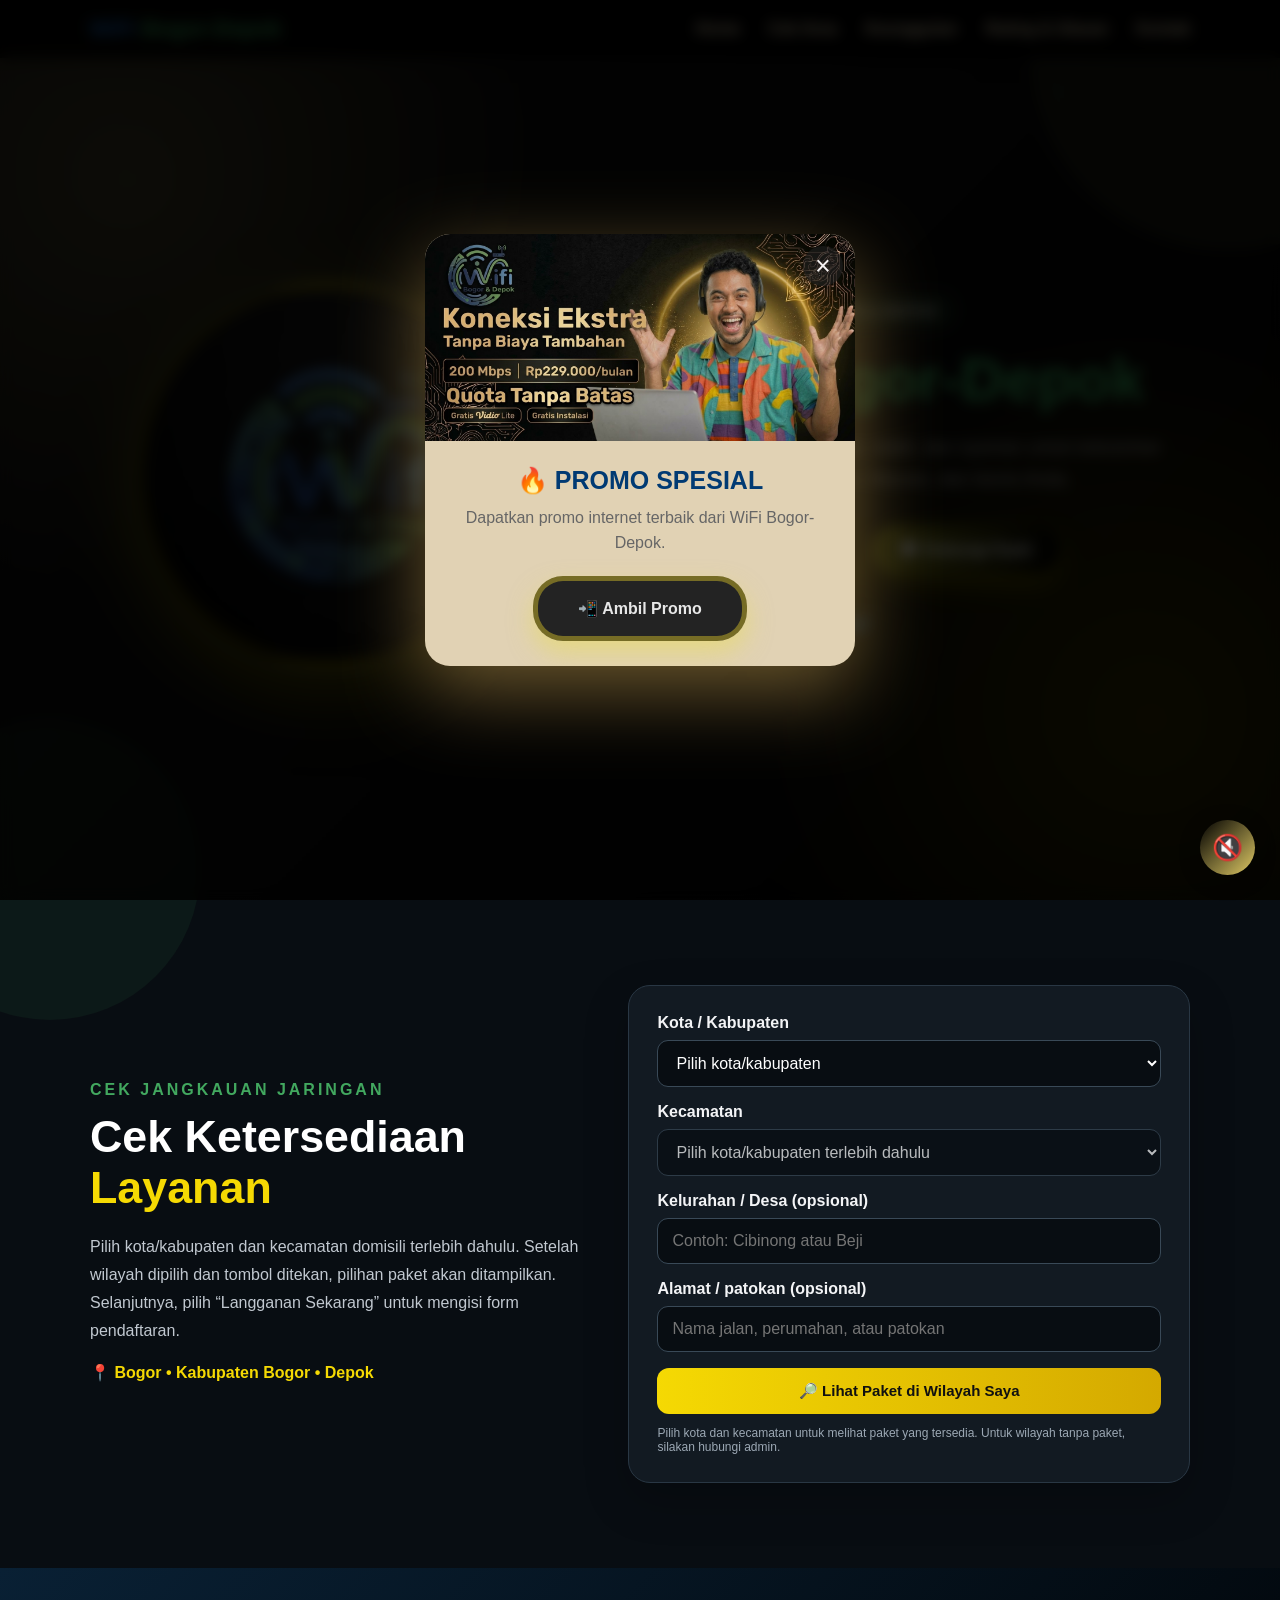
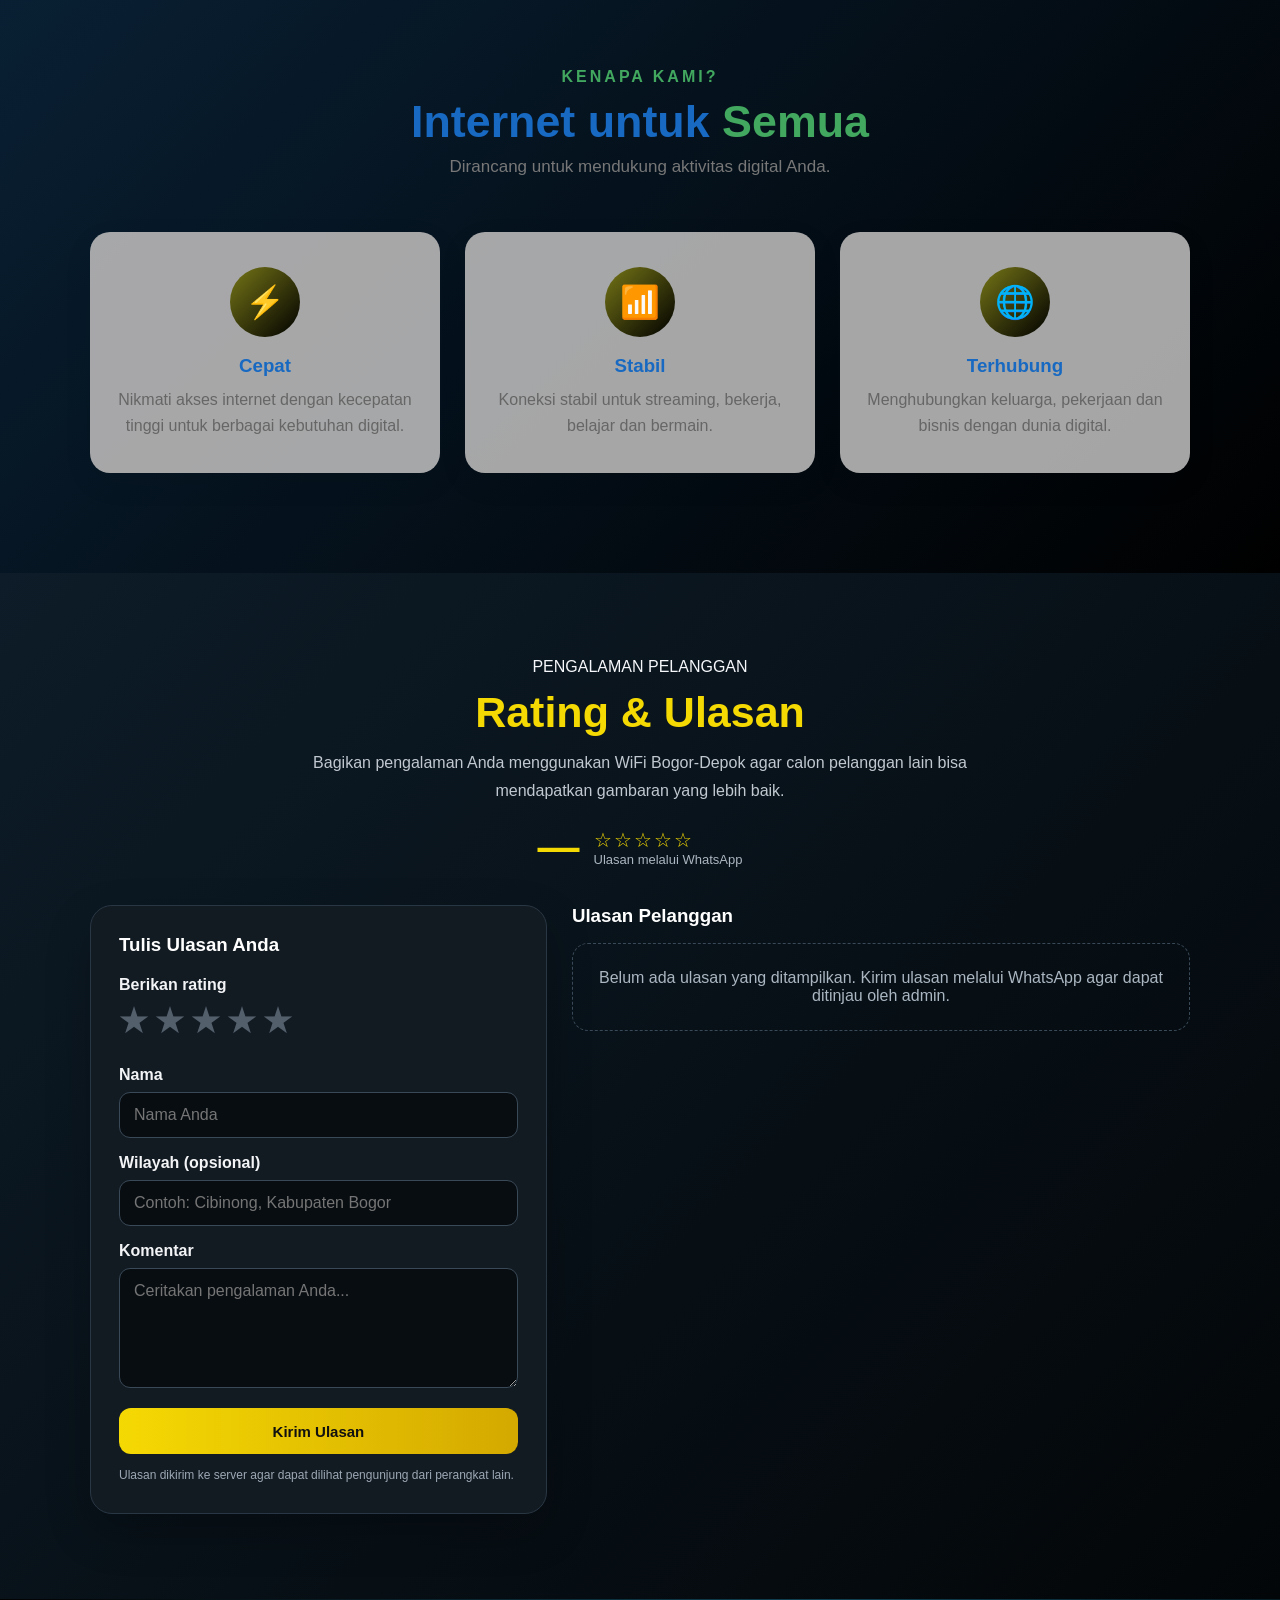
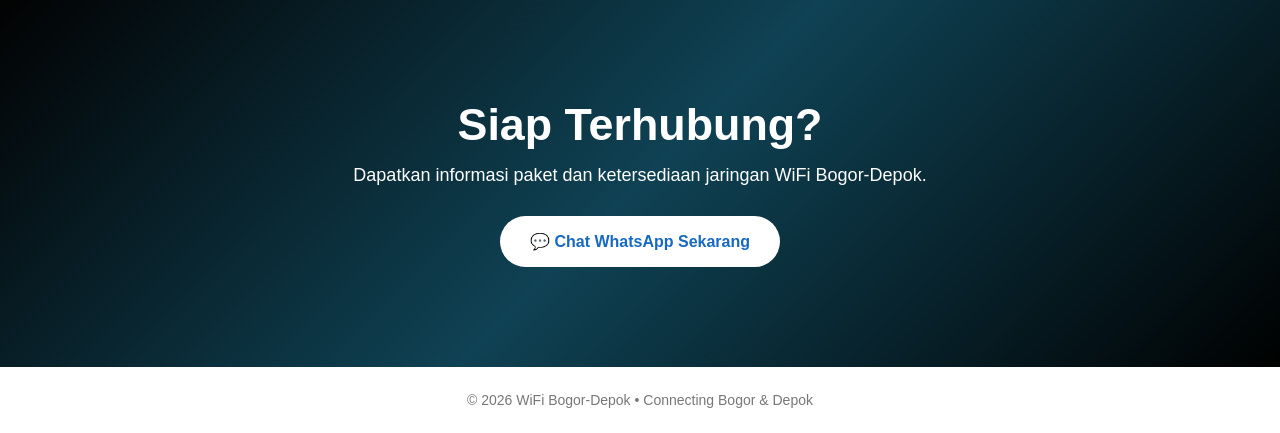
==== index.html @ a08f047b "Update index.html" ====
<!DOCTYPE html>

<html lang="id">
<head>
<meta charset="utf-8"/>
<meta content="width=device-width, initial-scale=1.0" name="viewport"/>
<title>WiFi Bogor-Depok | Internet Cepat &amp; Stabil</title>
<meta content="WiFi Bogor-Depok - Internet cepat, stabil dan terjangkau untuk rumah, keluarga dan usaha." name="description"/>
<style>

        * {
            margin: 0;
            padding: 0;
            box-sizing: border-box;
            font-family: Arial, Helvetica, sans-serif;
        }

        html {
            scroll-behavior: smooth;
        }

        body {
            color: #222;
            background: #000000;
            overflow-x: hidden;
        }


        /* =================================
           NAVBAR
        ================================= */

        nav {
            position: fixed;
            top: 0;
            left: 0;

            width: 100%;
            padding: 15px 7%;

            display: flex;
            justify-content: space-between;
            align-items: center;

            background: rgba(0, 0, 0, 0.9);
            backdrop-filter: blur(15px);

            box-shadow: 0 5px 25px rgba(0,0,0,0.08);

            z-index: 999;
        }

        .brand {
            font-size: 22px;
            font-weight: bold;
            color: #1769c2;
        }

        .brand span {
            color: #35a65a;
        }

        .menu {
            display: flex;
            gap: 28px;
        }

        .menu a {
            text-decoration: none;
            color: #f1e0ba;
            font-weight: bold;
            transition: 0.3s;
        }

        .menu a:hover {
            color: #1769c2;
        }

        /* =================================
           POPUP PROMO
        ================================= */

        .popup-overlay {
            position: fixed;
            inset: 0;

            z-index: 99999;

            display: flex;
            align-items: center;
            justify-content: center;

            padding: 20px;

            background: rgba(0,0,0,0.78);
            backdrop-filter: blur(7px);

            opacity: 0;
            visibility: hidden;

            transition: opacity 0.35s ease,
                        visibility 0.35s ease;
        }

        .popup-overlay.show {
            opacity: 1;
            visibility: visible;
        }

        .popup-box {
            position: relative;

            width: 100%;
            max-width: 430px;

            background: rgb(225, 210, 180);

            border-radius: 25px;

            overflow: hidden;

            box-shadow:
                0 25px 80px #f3c6666f;

            transform: scale(0.8) translateY(30px);

            transition: 0.35s ease;
        }

        .popup-overlay.show .popup-box {
            transform: scale(1) translateY(0);
        }

        .popup-close {
            position: absolute;

            top: 12px;
            right: 12px;

            width: 40px;
            height: 40px;

            border: none;
            border-radius: 50%;

            background: rgba(32, 31, 31, 0.65);

            color: rgb(244, 241, 241);

            font-size: 27px;
            line-height: 40px;

            cursor: pointer;

            z-index: 10;

            transition: 0.3s;
        }

        .popup-close:hover {
            background: #050505;
            transform: rotate(90deg);
        }

        .popup-image {
            width: 100%;
            display: block;
        }

        .popup-content {
            padding: 25px;

            text-align: center;
        }

        .popup-content h2 {
            color: #003a73;

            margin-bottom: 10px;

            font-size: 25px;
        }

        .popup-content p {
            color: #666;

            line-height: 1.6;

            margin-bottom: 20px;
        }

        .popup-wa:hover {
            transform: translateY(-3px);

            box-shadow:
                0 10px 25px rgba(54, 13, 202, 0.3);
        }

        .popup-later:hover {
            color: #dae1e8;
        }


        /* =================================
           HERO
        ================================= */

        .hero {
            min-height: 100vh;

            padding: 130px 8% 80px;

            display: flex;
            align-items: center;

            position: relative;

            background:
                radial-gradient(
                    circle at 10% 20%,
                    rgba(255, 232, 118, 0.18),
                    transparent 30%
                ),

                radial-gradient(
                    circle at 90% 80%,
                    rgba(245, 217, 3, 0.18),
                    transparent 30%
                ),

                linear-gradient(
                    135deg,
                    #121212,
                    #000000
                );
        }


        .hero::before {
            content: "";

            position: absolute;

            width: 400px;
            height: 400px;

            border-radius: 50%;

            background: rgba(231, 242, 132, 0.08);

            top: -150px;
            right: -150px;
        }

        .hero::after {
            content: "";

            position: absolute;

            width: 300px;
            height: 300px;

            border-radius: 50%;

            background: rgba(66,168,95,0.08);

            bottom: -120px;
            left: -100px;
        }


        .hero-container {

            width: 100%;
            max-width: 1200px;

            margin: auto;

            display: grid;

            grid-template-columns:
                0.9fr 1.1fr;

            gap: 80px;

            align-items: center;

            position: relative;

            z-index: 2;
        }

        
        /* =================================
           LOGO
        ================================= */

        .logo-wrapper {
            display: flex;

            justify-content: center;
            align-items: center;
        }

        .logo-circle {

            width: 390px;
            height: 390px;

            border-radius: 50%;

            background-image:
                url("06.jpeg");

            background-size: cover;

            background-position: center;

            background-repeat: no-repeat;

            background-color: rgb(245, 217, 3, 0.18);

            border: 10px solid
                rgba(245, 217, 3, 0.18);

            box-shadow:
                0 25px 70px
                rgba(137, 126, 0, 0.525);

            animation:
                floating 5s ease-in-out infinite;

            position: relative;
        }

        .logo-circle::after {

            content: "";

            position: absolute;

            inset: -15px;

            border-radius: 50%;

            border: 2px solid
                rgba(23,105,194,0.15);

            animation:
                pulse 3s infinite;
        }


        /* =================================
           HERO TEXT
        ================================= */

        .badge {

            display: inline-block;

            padding: 9px 18px;

            border-radius: 30px;

            background:
                rgba(66,168,95,0.12);

            color: #adada9;

            font-weight: bold;

            margin-bottom: 18px;
        }

        .hero h1 {

            font-size: 60px;

            line-height: 1.05;

            color: #1769c2;

            margin-bottom: 20px;
        }

        .hero h1 span {
            color: #35a65a;
        }

        .hero-description {

            font-size: 18px;

            line-height: 1.8;

            color: #adada9;

            max-width: 650px;

            margin-bottom: 30px;
        }


        /* =================================
           BUTTON
        ================================= */

        .buttons {

            display: flex;

            gap: 15px;

            flex-wrap: wrap;
        }

        .btn {

            display: inline-flex;

            align-items: center;

            gap: 8px;

            padding: 15px 27px;

            border-radius: 40px;

            text-decoration: none;

            font-weight: bold;

            transition: 0.3s;
        }

        .btn-primary {

            color: white;

            background:
                linear-gradient(
                    90deg,
                    #767617,
                    #000000
                );

            box-shadow:
                0 10px 25px
                rgba(137, 126, 0, 0.525);;

            border: 2px solid (137, 126, 0, 0.525);
        }

        .btn-primary:hover {

            transform: translateY(-15px);

            box-shadow:
                0 15px 35px
                rgba(23, 194, 23, 0.35);
        }

        .btn-secondary {

            color: #fafcfe;

            background: 
                linear-gradient(
                    90deg,
                    #767617,
                    #000000
                );

            box-shadow:
                0 10px 25px
                rgba(137, 126, 0, 0.525);

            border: 2px solid (137, 126, 0, 0.525);
        }

        .btn-secondary:hover {

            transform: translateY(-15px);

            box-shadow:
                0 15px 35px
                rgba(23, 194, 23, 0.35);
        }


        /* =================================
           STAT
        ================================= */

        .stats {

            display: flex;

            gap: 35px;

            margin-top: 35px;

            flex-wrap: wrap;
        }

        .stat h3 {

            font-size: 25px;

            color: #1769c2;
        }

        .stat p {

            font-size: 13px;

            color: #adada9;
;

            margin-top: 4px;
        }


        /* =================================
           SECTION
        ================================= */

        section {
            scroll-margin-top: 80px;
        }


        /* =================================
           PAKET
        ================================= */
        .paket-section {
            display: none; /* Paket disembunyikan sampai domisili dipilih */
            padding: 100px 7%;

            background: rgb(0, 0, 0);

            position: relative;
        }

        .section-title {

            text-align: center;

            margin-bottom: 55px;
        }

        .section-title .small {

            color: #42a85f;

            font-weight: bold;

            letter-spacing: 3px;

            text-transform: uppercase;
        }

        .section-title h2 {

            font-size: 45px;

            color: #1769c2;

            margin: 10px 0;
        }

        .section-title h2 span {

            color: #42a85f;
        }

        .section-title p {

            color: #777;

            font-size: 17px;
        }


        /* =================================
           POSTER GRID
        ================================= */

        .poster-grid {

            max-width: 1200px;

            margin: auto;

            display: grid;

            grid-template-columns:
                repeat(2, 1fr);

            gap: 40px;
        }

        .poster-card {

            width: 100%;
            height: 620px;

            display: flex;
            flex-direction: column;

            background: rgb(61, 60, 60);

            border-radius: 25px;

            padding: 12px;

            box-shadow:
            0 15px 50px
            rgba(0,0,0,0.12);

            transition: 0.4s;

            overflow: hidden;

            border: 1px solid #ffffff;
        }
        

        .poster-card:hover {

            transform: translateY(-12px);

            box-shadow:
                0 25px 60px
                rgba(0,0,0,0.18);
        }

        .poster-img {

            width: 100%;
            height: 450px;

            display: block;

            object-fit: cover;
            object-position: center;

            border-radius: 18px;

            transition: 0.4s;

            flex-shrink: 0;
        }

        .poster-card:hover .poster-img {

            transform: scale(1.02);
        }

        .poster-content {

            flex: 1;

            padding: 22px;

            text-align: center;

            display: flex;
            flex-direction: column;
            justify-content: space-between;
        }

        .poster-content h3 {

            font-size: 23px;

            color: #ffffff;

            margin-bottom: 8px;
        }

        .poster-content p {

            color: #6e6c6c;

            line-height: 1.6;

            margin-bottom: 20px;
        }

        .poster-btn {

            display: inline-block;

            padding: 18px 40px;

            border-radius: 30px;

            background:
                linear-gradient(
                    90deg,
                    #232323,
                    #232323
                );

                box-shadow:
                0 12px 25px
                rgba(233, 221, 87, 0.525);

            border: 5px solid #a39427a6;

            color: rgba(255, 255, 255, 0.895);

            text-decoration: none;

            font-weight: bold;

            transition: 0.3s;
        }

        .poster-btn:hover {

            transform: scale(1.05);
        }


        /* =================================
           KEUNGGULAN
        ================================= */

        .features {

            padding: 100px 7%;

            background:
                linear-gradient(
                    135deg,
                    #092034,
                    #000000
                );
        }

        .feature-grid {

            max-width: 1100px;

            margin: auto;

            display: grid;

            grid-template-columns:
                repeat(3,1fr);

            gap: 25px;
        }

        .feature {

            background:
                rgba(185, 183, 183, 0.9);

            padding: 35px 25px;

            border-radius: 20px;

            text-align: center;

            box-shadow:
                0 10px 30px
                rgba(0,0,0,0.07);

            transition: 0.3s;
        }

        .feature:hover {

            transform: translateY(-8px);
        }

        .feature-icon {

            width: 70px;
            height: 70px;

            margin:
                auto auto 18px;

            border-radius: 50%;

            display: flex;

            align-items: center;

            justify-content: center;

            font-size: 32px;

            background:
                linear-gradient(
                    135deg,
                    #767617,
                    #000000
                );

            color: rgb(0, 0, 0);
        }

        .feature h3 {

            color: #1769c2;

            margin-bottom: 10px;
        }

        .feature p {

            color: #666;

            line-height: 1.6;
        }


        /* =================================
           CTA
        ================================= */

        .cta {

            padding: 100px 20px;

            text-align: center;

            color: white;

            background:
                linear-gradient(
                    135deg,
                    #020202,
                    #0f4254,
                    #000101
                );

            position: relative;

            overflow: hidden;
        }

        .cta h2 {

            font-size: 45px;

            margin-bottom: 15px;
        }

        .cta p {

            font-size: 18px;

            margin-bottom: 30px;
        }

        .cta .btn {

            background: white;

            color: #1769c2;

            padding: 16px 30px;
        }

        .cta .btn:hover {

            transform: translateY(-5px);

            box-shadow:
                0 15px 30px
                rgba(0,0,0,0.2);
        }


        /* =================================
           FOOTER
        ================================= */

        footer {

            padding: 25px;

            text-align: center;

            background: #fff;

            color: #777;

            font-size: 14px;
        }


        /* =================================
           ANIMATION
        ================================= */

        @keyframes floating {

            0%,100% {
                transform: translateY(0);
            }

            50% {
                transform: translateY(-15px);
            }
        }

        @keyframes pulse {

            0% {

                transform: scale(1);

                opacity: 0.8;
            }

            100% {

                transform: scale(1.08);

                opacity: 0;
            }
        }



        /* =================================
           TOMBOL MUSIK
        ================================= */

        .music-button {
            position: fixed;
            right: 25px;
            bottom: 25px;
            width: 55px;
            height: 55px;
            border: none;
            border-radius: 50%;
            background: linear-gradient(135deg, #000000, #e0ca65);
            color: white;
            font-size: 25px;
            cursor: pointer;
            z-index: 100000;
            display: flex;
            align-items: center;
            justify-content: center;
            box-shadow: 0 5px 20px rgba(0,0,0,0.35);
            transition: 0.3s ease;
        }

        .music-button:hover {
            transform: scale(1.1);
        }

        .music-button:active {
            transform: scale(0.95);
        }

        /* =================================
           MOBILE
        ================================= */


        /* RESPONSIVE HP & TABLET */
        .menu-toggle { display:none; border:0; background:transparent; color:#f1e0ba; font-size:28px; cursor:pointer; padding:6px; }
        img { max-width:100%; height:auto; }
        a, button { -webkit-tap-highlight-color:transparent; }

        @media (max-width:850px) {
            nav { padding:12px 5%; min-height:62px; }
            .brand { font-size:18px; white-space:nowrap; }
            .menu-toggle { display:block; z-index:1001; }
            .menu { position:absolute; top:100%; right:5%; left:5%; display:none; flex-direction:column; gap:0; padding:10px; background:rgba(10,10,10,.98); border:1px solid rgba(245,217,3,.2); border-radius:16px; box-shadow:0 15px 35px rgba(0,0,0,.4); }
            .menu.active { display:flex; }
            .menu a { display:block; padding:13px 15px; font-size:14px; border-radius:10px; }
            .menu a:hover { background:rgba(255,255,255,.08); }
            .hero { min-height:auto; padding:115px 5% 65px; }
            .hero-container { grid-template-columns:1fr; gap:35px; text-align:center; }
            .logo-circle { width:min(72vw,300px); height:min(72vw,300px); border-width:7px; }
            .hero h1 { font-size:clamp(34px,9vw,48px); line-height:1.1; }
            .hero-description { font-size:16px; line-height:1.7; margin-left:auto; margin-right:auto; }
            .buttons { justify-content:center; }
            .btn { min-height:48px; padding:13px 20px; }
            .stats { justify-content:center; gap:25px; }
            .paket-section, .features { padding:70px 5%; }
            .section-title { margin-bottom:35px; }
            .section-title h2 { font-size:clamp(30px,8vw,40px); }
            .section-title p { font-size:15px; line-height:1.6; }
            .poster-grid { grid-template-columns:1fr; gap:25px; max-width:600px; }
            .poster-card { padding:8px; border-radius:18px; }
            .poster-content { padding:16px 10px 18px; }
            .poster-content h3 { font-size:20px; }
            .poster-btn { width:100%; padding:14px 18px; border-width:3px; }
            .feature-grid { grid-template-columns:1fr; max-width:600px; gap:18px; }
            .feature { padding:28px 20px; }
            .cta { padding:70px 5%; }
            .cta h2 { font-size:clamp(30px,8vw,40px); }
            .cta p { font-size:16px; line-height:1.6; }
            .music-button { width:50px; height:50px; right:16px; bottom:16px; font-size:22px; }
            .popup-overlay { padding:12px; }
            .popup-box { max-width:min(94vw,390px); max-height:92vh; overflow-y:auto; border-radius:20px; }
            .popup-content { padding:16px; }
            .popup-content h2 { font-size:20px; }
            .popup-content p { font-size:14px; line-height:1.5; }
        }
        @media (max-width:480px) {
            .hero { padding-top:100px; }
            .logo-circle { width:min(68vw,240px); height:min(68vw,240px); }
            .badge { font-size:12px; padding:8px 12px; }
            .hero-description { font-size:15px; }
            .buttons { flex-direction:column; width:100%; max-width:360px; margin:auto; }
            .btn { width:100%; justify-content:center; }
            .stats { display:grid; grid-template-columns:repeat(3,1fr); gap:10px; }
            .stat h3 { font-size:19px; }
            .stat p { font-size:11px; }
            .paket-section, .features { padding:55px 4%; }
            .poster-grid { gap:18px; }
            .feature-icon { width:60px; height:60px; font-size:27px; }
            footer { padding:20px 12px; font-size:12px; }
        }
        @media (min-width:851px) { .menu a { white-space:nowrap; } }
        @media(max-width:850px) {

            nav {

                padding: 15px 5%;
            }

            .menu {

                gap: 12px;
            }

            .menu a {

                font-size: 12px;
            }

            .hero {

                padding:
                    120px 6% 70px;
            }

            .hero-container {

                grid-template-columns: 1fr;

                text-align: center;

                gap: 50px;
            }

            .logo-circle {

                width: 280px;

                height: 280px;
            }

            .hero h1 {

                font-size: 42px;
            }

            .hero-description {

                font-size: 16px;
            }

            .buttons {

                justify-content: center;
            }

            .stats {

                justify-content: center;
            }

            .poster-grid {

                grid-template-columns: 1fr;
            }

            .feature-grid {

                grid-template-columns: 1fr;
            }

            .section-title h2 {

                font-size: 34px;
            }

            .cta h2 {

                font-size: 34px;
            }

            .popup-box {

                max-width: 360px;
            }

            .popup-content {

                padding: 20px;
            }
        }


        @media(max-width:500px) {

            .brand {

                font-size: 17px;
            }

            .menu {

                gap: 8px;
            }

            .menu a {

                font-size: 10px;
            }

            .logo-circle {

                width: 240px;

                height: 240px;
            }

            .hero h1 {

                font-size: 36px;
            }

            .stats {

                gap: 20px;
            }

            .popup-box {

                max-width: 330px;
            }

            .popup-content h2 {

                font-size: 21px;
            }
        }



        /* AREA CHECKER & ULASAN */
        .area-section, .review-section { padding: 85px 7%; background:#080d12; color:#f5f7fa; }
        .area-wrap, .review-wrap { max-width:1100px; margin:auto; }
        .area-panel { display:grid; grid-template-columns:1fr 1.1fr; gap:28px; align-items:center; }
        .area-copy h2, .review-heading h2 { font-size:clamp(30px,4vw,43px); color:#f5d903; margin:12px 0; }
        .area-copy p, .review-heading p { color:#c1c8d0; line-height:1.75; }
        .area-form, .review-form { background:#121a22; border:1px solid #293744; padding:28px; border-radius:22px; box-shadow:0 18px 45px rgba(0,0,0,.22); }
        .form-field { margin-bottom:16px; }
        .form-field label { display:block; color:#f3f4f6; font-weight:700; margin-bottom:8px; }
        .form-field input, .form-field select, .form-field textarea { width:100%; padding:13px 14px; border:1px solid #394957; border-radius:11px; background:#080d12; color:#fff; font:inherit; outline:none; }
        .form-field input:focus, .form-field select:focus, .form-field textarea:focus { border-color:#f5d903; box-shadow:0 0 0 3px rgba(245,217,3,.12); }
        .form-field textarea { min-height:105px; resize:vertical; }
        .area-submit, .review-submit { width:100%; border:0; border-radius:12px; padding:14px 18px; font-weight:800; cursor:pointer; background:linear-gradient(90deg,#f5d903,#d4a900); color:#101010; font-size:15px; transition:.2s; }
        .area-submit:hover, .review-submit:hover { transform:translateY(-2px); }
        .area-result { display:none; margin-top:16px; padding:14px; border-radius:12px; line-height:1.6; background:#172a20; color:#d8fbe2; border:1px solid #2e6943; }
        .area-note { font-size:12px!important; margin-top:12px; color:#9ca8b4!important; }
        .review-section { background:linear-gradient(135deg,#0d1c28,#030608); }
        .review-heading { text-align:center; max-width:720px; margin:0 auto 34px; }
        .review-summary { display:flex; justify-content:center; align-items:center; gap:14px; margin-top:18px; }
        .review-score { font-size:42px; font-weight:900; color:#f5d903; }
        .stars { color:#f5d903; letter-spacing:2px; font-size:20px; }
        .review-layout { display:grid; grid-template-columns:.85fr 1.15fr; gap:25px; align-items:start; }
        .rating-input { display:flex; gap:7px; flex-direction:row-reverse; justify-content:flex-end; margin:4px 0 18px; }
        .rating-input input { position:absolute; opacity:0; pointer-events:none; }
        .rating-input label { cursor:pointer; font-size:31px; color:#53606c; transition:.15s; }
        .rating-input label:hover, .rating-input label:hover ~ label, .rating-input input:checked ~ label { color:#f5d903; }
        .review-list { display:grid; gap:14px; }
        .review-card { background:#121a22; border:1px solid #293744; border-radius:16px; padding:20px; }
        .review-card-top { display:flex; justify-content:space-between; align-items:center; gap:12px; margin-bottom:9px; }
        .review-card strong { color:#fff; }
        .review-card time { color:#8c9aa7; font-size:12px; }
        .review-card p { color:#c7d0d8; line-height:1.65; overflow-wrap:anywhere; }
        .review-area { font-size:12px; color:#9eacb8; margin-top:10px; }
        .empty-reviews { padding:25px; border:1px dashed #394957; border-radius:16px; color:#aab6c1; text-align:center; }
        .review-warning { color:#9ca8b4; font-size:12px; line-height:1.6; margin-top:12px; }
        @media(max-width:800px) { .area-section,.review-section{padding:65px 5%;} .area-panel,.review-layout{grid-template-columns:1fr;} .area-form,.review-form{padding:21px;} }



        /* ==========================================
           RESPONSIVE FINAL OVERRIDES
           Laptop, tablet, and mobile phone
        ========================================== */
        :root { color-scheme: dark; }
        html { width:100%; max-width:100%; scroll-padding-top:85px; }
        body { width:100%; min-width:320px; max-width:100%; overflow-x:clip; }
        img, video, iframe { max-width:100%; }
        input, select, textarea, button { max-width:100%; }
        section { width:100%; }
        .hero-container, .poster-grid, .feature-grid, .area-wrap, .review-wrap { min-width:0; }
        .hero-container > *, .poster-card, .feature, .area-panel > *, .review-layout > * { min-width:0; }
        .hero h1 { font-size:clamp(2.15rem, 5vw, 3.75rem); overflow-wrap:anywhere; }
        .section-title h2, .cta h2 { font-size:clamp(1.8rem, 4vw, 2.8rem); overflow-wrap:anywhere; }
        .hero-description, .section-title p, .feature p, .area-copy p, .review-heading p { overflow-wrap:anywhere; }
        .poster-card { height:auto; min-height:0; }
        .poster-img { height:auto; aspect-ratio: 4 / 3; object-fit:contain; }
        .poster-content { gap:14px; }
        .poster-btn { max-width:100%; overflow-wrap:anywhere; }
        .area-form, .review-form { min-width:0; }
        .review-card-top { flex-wrap:wrap; }
        .rating-input { flex-direction:row-reverse; justify-content:flex-end; flex-wrap:wrap; }
        .rating-input label { font-size:clamp(1.7rem, 6vw, 2rem); }
        .review-summary { flex-wrap:wrap; }
        .form-field input, .form-field select, .form-field textarea { min-height:46px; font-size:16px; }
        .form-field textarea { min-height:120px; }
        .btn, .poster-btn, .area-submit, .review-submit { min-height:46px; }
        nav { gap:16px; }
        .brand { line-height:1.25; }

        @media (min-width:1200px) {
            .hero-container { gap:clamp(35px, 5vw, 80px); }
            .logo-circle { width:min(32vw, 390px); height:min(32vw, 390px); }
            .poster-grid { grid-template-columns:repeat(2, minmax(0, 1fr)); }
        }
        @media (max-width:850px) {
            nav { padding:12px 5%; }
            .menu { max-width:90vw; }
            .hero { min-height:auto; }
            .hero-container { grid-template-columns:minmax(0,1fr); gap:32px; }
            .logo-wrapper { order:0; }
            .hero-container > div:last-child { order:1; }
            .logo-circle { width:min(65vw, 280px); height:min(65vw, 280px); }
            .poster-grid { grid-template-columns:minmax(0,1fr); }
            .feature-grid { grid-template-columns:minmax(0,1fr); }
            .area-panel, .review-layout { grid-template-columns:minmax(0,1fr); }
            .area-section, .review-section { padding:64px 5%; }
        }
        @media (max-width:600px) {
            html { scroll-padding-top:72px; }
            nav { min-height:62px; padding:10px 4%; }
            .brand { font-size:clamp(15px, 4vw, 18px); white-space:normal; }
            .menu { right:4%; left:4%; max-width:none; }
            .menu a { font-size:14px; padding:12px; }
            .hero { padding:100px 5% 55px; }
            .hero-container { gap:25px; }
            .logo-circle { width:min(62vw, 230px); height:min(62vw, 230px); }
            .hero h1 { font-size:clamp(2rem, 9vw, 2.7rem); }
            .hero-description { font-size:15px; line-height:1.65; }
            .buttons { width:100%; max-width:380px; margin-inline:auto; flex-direction:column; gap:12px; }
            .buttons .btn { width:100%; justify-content:center; }
            .stats { display:grid; grid-template-columns:repeat(3,minmax(0,1fr)); gap:10px; }
            .stat h3 { font-size:clamp(16px, 4.5vw, 21px); overflow-wrap:anywhere; }
            .stat p { font-size:11px; }
            .paket-section, .features { padding:56px 5%; }
            .poster-card { padding:8px; }
            .poster-img { aspect-ratio:4 / 3; height:auto; }
            .poster-content { padding:15px 10px; }
            .poster-btn { width:100%; padding:13px 14px; font-size:14px; }
            .feature { padding:25px 18px; }
            .area-section, .review-section { padding:52px 4%; }
            .area-form, .review-form { padding:18px; border-radius:16px; }
            .area-copy h2, .review-heading h2 { font-size:clamp(27px, 8vw, 36px); }
            .review-summary { gap:10px; }
            .review-score { font-size:36px; }
            .review-card { padding:15px; }
            .cta { padding:58px 5%; }
            .cta p { font-size:16px; }
            .popup-overlay { padding:10px; }
            .popup-box { width:100%; max-width:380px; max-height:90dvh; overflow-y:auto; }
            .popup-image { height:auto; object-fit:contain; }
            .popup-content { padding:16px; }
            .music-button { right:12px; bottom:12px; width:46px; height:46px; }
        }
        @media (max-width:380px) {
            .brand { font-size:14px; }
            .menu-toggle { font-size:25px; }
            .hero { padding-inline:4%; }
            .hero h1 { font-size:31px; }
            .stats { gap:6px; }
            .stat h3 { font-size:15px; }
            .stat p { font-size:10px; }
            .area-form, .review-form { padding:14px; }
            .form-field input, .form-field select, .form-field textarea { padding:11px; }
            .review-card-top { align-items:flex-start; }
        }
        @media (prefers-reduced-motion: reduce) {
            *, *::before, *::after { scroll-behavior:auto !important; animation-duration:.01ms !important; animation-iteration-count:1 !important; transition-duration:.01ms !important; }
        }

    
        html { width:100%; overflow-x:hidden; }
        body { width:100%; max-width:100%; overflow-x:hidden; }
        img, video, iframe { max-width:100%; }
        input, select, textarea, button { max-width:100%; font:inherit; }
        .area-form, .area-panel, .feature-grid, .review-layout, .package-grid { min-width:0; }
        @media (max-width:520px) {
          .area-form, .review-form { padding:16px; }
          .section-title h2 { overflow-wrap:anywhere; }
          .area-submit, .poster-btn { white-space:normal; }
        }
    </style>



</head>
<body>
<!-- =================================
         MUSIK WEBSITE
    ================================= -->
<audio autoplay="" id="musikWeb" loop="" muted="">
<source src="v1.mpeg" type="audio/mpeg"/>
        Browser Anda tidak mendukung audio.
    </audio>
<!-- Tombol musik -->
<button aria-label="Matikan Musik" class="music-button" id="musicButton" title="Matikan Musik" type="button">
        🔊
    </button>
<!-- =================================
         POPUP PROMO 3.jpeg
    ================================= -->
<div class="popup-overlay" id="promoPopup">
<div class="popup-box">
<button class="popup-close" onclick="closePopup()">
                ×
            </button>
<img alt="Promo WiFi Bogor-Depok" class="popup-image" src="11.jpeg"/>
<div class="popup-content">
<h2>
                    🔥 PROMO SPESIAL
                </h2>
<p>
                    Dapatkan promo internet terbaik
                    dari WiFi Bogor-Depok.
                </p>
<a class="poster-btn" href="https://wa.me/6285718561080?text=Halo%20WiFi%20Bogor-Depok%2C%20saya%20ingin%20ambil%20promo%20" rel="noopener noreferrer">
                    📲 Ambil Promo
                </a>
</div>
</div>
</div>
<!-- =================================
         NAVBAR
    ================================= -->
<nav>
<div class="brand">

            WiFi
            <span>Bogor-Depok</span>
</div>
<button aria-expanded="false" aria-label="Buka menu" class="menu-toggle" id="menuToggle">☰</button>
<div class="menu"><a href="#about">Home</a><a href="#cek-area">Cek Area</a><a href="#keunggulan">Keunggulan</a><a href="#ulasan">Rating &amp; Ulasan</a><a href="#kontak">Kontak</a></div>
</nav><section class="hero" id="about">
<div class="hero-container">
<!-- LOGO -->
<div class="logo-wrapper">
<div class="logo-circle"></div>
</div>
<!-- TEXT -->
<div>
<div class="badge">

                    📶 INTERNET FIBER
                    BOGOR &amp; DEPOK

                </div>
<h1>

                    WiFi
                    <span>Bogor-Depok</span>
</h1>
<p class="hero-description">

                    Nikmati koneksi internet cepat,
                    stabil, dan nyaman untuk kebutuhan
                    rumah, pekerjaan, pendidikan,
                    hiburan, dan bisnis Anda.

                </p>
<div class="buttons">
<a class="btn btn-primary" href="#cek-area">
                        📍 Cek Wilayah &amp; Paket
                    </a>
<a class="btn btn-secondary" href="https://wa.me/6285718561080?text=Halo%20WiFi%20Bogor-Depok,%20saya%20ingin%20informasi%20paket%20internet." target="_blank">
                        💬 Hubungi Kami
                    </a>
</div>
<div class="stats">
<div class="stat">
<h3>
                            200+
                        </h3>
<p>
                            Mbps
                        </p>
</div>
<div class="stat">
<h3>
                            24/7
                        </h3>
<p>
                            Koneksi
                        </p>
</div>
<div class="stat">
<h3>
                            Bogor
                        </h3>
<p>
                            &amp; Depok
                        </p>
</div>
</div>
</div>
</div>
</section><section class="area-section" id="cek-area">
<div class="area-wrap area-panel">
<div class="area-copy">
<div class="section-title" style="text-align:left;margin-bottom:20px">
<div class="small">CEK JANGKAUAN JARINGAN</div>
<h2 style="color:#fff">Cek Ketersediaan <span style="color:#f5d903">Layanan</span></h2>
</div>
<p>Pilih kota/kabupaten dan kecamatan domisili terlebih dahulu. Setelah wilayah dipilih dan tombol ditekan, pilihan paket akan ditampilkan. Selanjutnya, pilih “Langganan Sekarang” untuk mengisi form pendaftaran.</p>
<p style="margin-top:14px;color:#f5d903;font-weight:700">📍 Bogor • Kabupaten Bogor • Depok</p>
</div>
<form class="area-form" id="areaForm">
<div class="form-field">
<label for="areaCity">Kota / Kabupaten</label>
<select id="areaCity" required="">
<option value="">Pilih kota/kabupaten</option>
<option value="Kota Bogor">Kota Bogor</option>
<option value="Kabupaten Bogor">Kabupaten Bogor</option>
<option value="Kota Depok">Kota Depok</option>
</select>
</div>
<div class="form-field">
<label for="areaDistrict">Kecamatan</label>
<select disabled="" id="areaDistrict" required="">
<option value="">Pilih kota/kabupaten terlebih dahulu</option>
</select>
</div>
<div class="form-field">
<label for="areaVillage">Kelurahan / Desa (opsional)</label>
<input id="areaVillage" maxlength="80" placeholder="Contoh: Cibinong atau Beji" type="text"/>
</div>
<div class="form-field">
<label for="areaAddress">Alamat / patokan (opsional)</label>
<input id="areaAddress" maxlength="160" placeholder="Nama jalan, perumahan, atau patokan" type="text"/>
</div>
<button class="area-submit" type="submit">🔎 Lihat Paket di Wilayah Saya</button>
<div aria-live="polite" class="area-result" id="areaResult" role="status"></div>
<p class="area-note">Pilih kota dan kecamatan untuk melihat paket yang tersedia. Untuk wilayah tanpa paket, silakan hubungi admin.</p>
</form>
</div>
</section><section class="area-section" id="pendaftaran" style="display:none">
<div class="area-wrap" style="max-width:760px">
<div class="section-title">
<div class="small">PENDAFTARAN PELANGGAN</div>
<h2 style="color:#fff">Form <span style="color:#f5d903">Pendaftaran</span></h2>
<p>Lengkapi data berikut untuk melanjutkan permohonan pemasangan WiFi.</p>
</div>
<form class="area-form" id="registrationForm">
<div class="form-field"><label for="regName">Nama lengkap</label><input autocomplete="name" id="regName" maxlength="100" placeholder="Masukkan nama lengkap" required="" type="text"/></div>
<div class="form-field"><label for="regPhone">Nomor WhatsApp aktif</label><input autocomplete="tel" id="regPhone" maxlength="20" placeholder="Contoh: 08xxxxxxxxxx" required="" type="tel"/></div>
<div class="form-field"><label for="regCity">Kota / Kabupaten</label><input id="regCity" readonly="" required="" type="text"/></div>
<div class="form-field"><label for="regDistrict">Kecamatan</label><input id="regDistrict" readonly="" required="" type="text"/></div>
<div class="form-field"><label for="regVillage">Kelurahan / Desa</label><input id="regVillage" maxlength="80" placeholder="Masukkan kelurahan/desa" type="text"/></div>
<div class="form-field"><label for="regAddress">Alamat lengkap / patokan</label><textarea id="regAddress" maxlength="300" placeholder="Nama jalan, nomor rumah, perumahan, RT/RW, dan patokan" required=""></textarea></div>
<div class="form-field"><label for="regPackage">Paket yang dipilih</label><select id="regPackage" required=""><option value="">Pilih paket</option><option value="Paket 1">Paket 1</option><option value="Paket 2">Paket 2</option><option value="Paket 3">Paket 3</option><option value="Paket 4">Paket 4</option><option value="Paket 5">Paket 5</option></select></div>
<div class="form-field"><label for="regNotes">Catatan tambahan (opsional)</label><textarea id="regNotes" maxlength="300" placeholder="Informasi tambahan untuk tim pemasangan"></textarea></div>
<button class="area-submit" type="submit">💬 Kirim Pendaftaran via WhatsApp</button>
</form>
</div>
</section><section class="features" id="keunggulan">
<div class="section-title">
<div class="small">
                KENAPA KAMI?
            </div>
<h2>
                Internet untuk
                <span>Semua</span>
</h2>
<p>
                Dirancang untuk mendukung
                aktivitas digital Anda.
            </p>
</div>
<div class="feature-grid">
<div class="feature">
<div class="feature-icon">
                    ⚡
                </div>
<h3>
                    Cepat
                </h3>
<p>
                    Nikmati akses internet
                    dengan kecepatan tinggi
                    untuk berbagai kebutuhan
                    digital.
                </p>
</div>
<div class="feature">
<div class="feature-icon">
                    📶
                </div>
<h3>
                    Stabil
                </h3>
<p>
                    Koneksi stabil untuk
                    streaming, bekerja,
                    belajar dan bermain.
                </p>
</div>
<div class="feature">
<div class="feature-icon">
                    🌐
                </div>
<h3>
                    Terhubung
                </h3>
<p>
                    Menghubungkan keluarga,
                    pekerjaan dan bisnis
                    dengan dunia digital.
                </p>
</div>
</div>
</section><section class="review-section" id="ulasan">
<div class="review-wrap">
<div class="review-heading">
<div class="small">PENGALAMAN PELANGGAN</div>
<h2>Rating &amp; <span style="color:#f5d903">Ulasan</span></h2>
<p>Bagikan pengalaman Anda menggunakan WiFi Bogor-Depok agar calon pelanggan lain bisa mendapatkan gambaran yang lebih baik.</p>
<div class="review-summary">
<div class="review-score" id="averageRating">—</div>
<div style="text-align:left"><div class="stars" id="averageStars">☆☆☆☆☆</div><div id="reviewCount" style="font-size:13px;color:#aab6c1">Belum ada ulasan</div></div>
</div>
</div>
<div class="review-layout">
<form class="review-form" id="reviewForm">
<h3 style="color:#fff;margin-bottom:20px">Tulis Ulasan Anda</h3>
<div class="form-field">
<label>Berikan rating</label>
<div aria-label="Pilih rating dari 1 sampai 5" class="rating-input">
<input id="rate5" name="rating" required="" type="radio" value="5"/><label for="rate5" title="5 bintang">★</label>
<input id="rate4" name="rating" type="radio" value="4"/><label for="rate4" title="4 bintang">★</label>
<input id="rate3" name="rating" type="radio" value="3"/><label for="rate3" title="3 bintang">★</label>
<input id="rate2" name="rating" type="radio" value="2"/><label for="rate2" title="2 bintang">★</label>
<input id="rate1" name="rating" type="radio" value="1"/><label for="rate1" title="1 bintang">★</label>
</div>
</div>
<div class="form-field"><label for="reviewName">Nama</label><input id="reviewName" maxlength="50" placeholder="Nama Anda" required="" type="text"/></div>
<div class="form-field"><label for="reviewArea">Wilayah (opsional)</label><input id="reviewArea" maxlength="80" placeholder="Contoh: Cibinong, Kabupaten Bogor" type="text"/></div>
<div class="form-field"><label for="reviewComment">Komentar</label><textarea id="reviewComment" maxlength="600" placeholder="Ceritakan pengalaman Anda..." required=""></textarea></div>
<button class="review-submit" type="submit">Kirim Ulasan</button>
<p class="review-warning">Ulasan dikirim ke server agar dapat dilihat pengunjung dari perangkat lain.</p>
</form>
<div>
<h3 style="color:#fff;margin:0 0 16px">Ulasan Pelanggan</h3>
<div class="review-list" id="reviewList"><div class="empty-reviews">Belum ada ulasan. Jadilah yang pertama memberikan rating dan komentar!</div></div>
</div>
</div>
</div>
</section><section class="cta" id="kontak">
<h2>
            Siap Terhubung?
        </h2>
<p>
            Dapatkan informasi paket dan
            ketersediaan jaringan
            WiFi Bogor-Depok.
        </p>
<a class="btn" href="https://wa.me/6285718561080?text=Halo%20WiFi%20Bogor-Depok,%20saya%20ingin%20informasi%20berlangganan." target="_blank">
            💬 Chat WhatsApp Sekarang
        </a>
</section>
<!-- =================================
         HERO
    ================================= -->

<!-- FORM PENDAFTARAN LANGGANAN -->

<!-- =================================
         KEUNGGULAN
    ================================= -->

<!-- =================================
         KONTAK
    ================================= -->
<!-- CEK KETERSEDIAAN AREA -->

<!-- RATING DAN KOMENTAR PELANGGAN -->


<!-- =================================
         FOOTER
    ================================= -->
<footer>

        © 2026 WiFi Bogor-Depok
        • Connecting Bogor &amp; Depok

    </footer>
<!-- =================================
         JAVASCRIPT POPUP
    ================================= -->
<script>



        /* MENU HP */
        const menuToggle = document.getElementById("menuToggle");
        const menu = document.querySelector(".menu");
        if (menuToggle && menu) {
            menuToggle.addEventListener("click", function () {
                const opened = menu.classList.toggle("active");
                menuToggle.setAttribute("aria-expanded", opened ? "true" : "false");
                menuToggle.innerHTML = opened ? "✕" : "☰";
            });
            menu.querySelectorAll("a").forEach(function (link) {
                link.addEventListener("click", function () {
                    menu.classList.remove("active");
                    menuToggle.setAttribute("aria-expanded", "false");
                    menuToggle.innerHTML = "☰";
                });
            });
        }

        /* =================================
           KONTROL MUSIK
        ================================= */

        const musik = document.getElementById("musikWeb");
        const tombolMusik = document.getElementById("musicButton");

        if (musik && tombolMusik) {

            // Coba nyalakan musik otomatis saat halaman dibuka.
            // Browser dapat memblokir autoplay bersuara.
            musik.muted = true;
            musik.play().then(function () {
                musik.muted = false;
                tombolMusik.innerHTML = "🔊";
                tombolMusik.title = "Matikan Musik";
                tombolMusik.setAttribute("aria-label", "Matikan Musik");
            }).catch(function () {
                tombolMusik.innerHTML = "🔇";
                tombolMusik.title = "Nyalakan Musik";
                tombolMusik.setAttribute("aria-label", "Nyalakan Musik");
            });

            tombolMusik.addEventListener("click", function () {
                if (musik.paused) {
                    musik.muted = false;
                    musik.play().then(function () {
                        tombolMusik.innerHTML = "🔊";
                        tombolMusik.title = "Matikan Musik";
                        tombolMusik.setAttribute("aria-label", "Matikan Musik");
                    });
                } else {
                    musik.pause();
                    tombolMusik.innerHTML = "🔇";
                    tombolMusik.title = "Nyalakan Musik";
                    tombolMusik.setAttribute("aria-label", "Nyalakan Musik");
                }
            });
        }

        /* Popup otomatis muncul saat website dibuka */

        window.addEventListener(
            "load",
            function() {

                setTimeout(
                    function() {

                        const popup =
                            document.getElementById(
                                "promoPopup"
                            );

                        if (popup) {

                            popup.classList.add(
                                "show"
                            );

                        }

                    },
                    500
                );

            }
        );


        /* Tutup popup */

        function closePopup() {

            const popup =
                document.getElementById(
                    "promoPopup"
                );

            if (popup) {

                popup.classList.remove(
                    "show"
                );

            }

        }


        /* Klik area luar popup */

        document.addEventListener(
            "click",
            function(event) {

                const popup =
                    document.getElementById(
                        "promoPopup"
                    );

                if (
                    popup &&
                    event.target === popup
                ) {

                    closePopup();

                }

            }
        );


        /* Tekan ESC untuk menutup */

        document.addEventListener(
            "keydown",
            function(event) {

                if (
                    event.key === "Escape"
                ) {

                    closePopup();

                }

            }
        );



        /* CEK WILAYAH: daftar kecamatan untuk pilihan pengguna */
        const areaOptions = {
            "Kota Bogor": ["Bogor Barat", "Bogor Selatan", "Bogor Tengah", "Bogor Timur", "Bogor Utara", "Tanah Sareal"],
            "Kabupaten Bogor": ["Babakan Madang", "Bojonggede", "Caringin", "Cariu", "Ciampea", "Ciawi", "Cibinong", "Cibungbulang", "Cigombong", "Cigudeg", "Cijeruk", "Cileungsi", "Ciomas", "Cisarua", "Ciseeng", "Citeureup", "Dramaga", "Gunung Putri", "Gunung Sindur", "Jasinga", "Jonggol", "Kemang", "Klapanunggal", "Leuwiliang", "Leuwisadeng", "Megamendung", "Nanggung", "Pamijahan", "Parung", "Parung Panjang", "Ranca Bungur", "Rumpin", "Sukajaya", "Sukamakmur", "Sukaraja", "Tajurhalang", "Tamansari", "Tanjungsari", "Tenjo", "Tenjolaya"],
            "Kota Depok": ["Beji", "Bojongsari", "Cilodong", "Cimanggis", "Cinere", "Cipayung", "Limo", "Pancoran Mas", "Sawangan", "Sukmajaya", "Tapos"]
        };
        const areaCity = document.getElementById('areaCity');
        const areaDistrict = document.getElementById('areaDistrict');
        if (areaCity && areaDistrict) {
            areaCity.addEventListener('change', function () {
                areaDistrict.innerHTML = '';
                const first = document.createElement('option');
                first.value = '';
                first.textContent = this.value ? 'Pilih kecamatan' : 'Pilih kota/kabupaten terlebih dahulu';
                areaDistrict.appendChild(first);
                (areaOptions[this.value] || []).forEach(function (district) {
                    const option = document.createElement('option');
                    option.value = district;
                    option.textContent = district;
                    areaDistrict.appendChild(option);
                });
                areaDistrict.disabled = !this.value;
            });
        }
        /* CEK PAKET BERDASARKAN WILAYAH — data dapat disesuaikan admin */
        const areaForm = document.getElementById('areaForm');
        const areaPackageData = {
            "default": [1, 2, 3, 4, 5],
            "Limo": [], "Nanggung": [], "Sukajaya": [], "Jasinga": [],
            "Megamendung": [], "Cigudeg": [], "Tanjungsari": []
        };
        const packageImageFiles = {
            1: '01.jpeg', 2: '02.jpeg', 3: '03.jpeg', 4: '04.jpeg', 5: '05.jpeg'
        };
        if (areaForm) areaForm.addEventListener('submit', function (event) {
            event.preventDefault();
            const city = areaCity.value;
            const district = areaDistrict.value;
            const village = document.getElementById('areaVillage').value.trim();
            if (!city || !district) return;

            // Pilihan paket hanya ditampilkan di kolom Daftar WiFi setelah domisili dipilih.
            const result = document.getElementById('areaResult');
            const configuredPackages = areaPackageData[district];
            const packageIds = Array.isArray(configuredPackages) ? configuredPackages : areaPackageData.default;
            const isAreaConfigured = Array.isArray(configuredPackages);
            result.innerHTML = '';
            result.style.display = 'block';
            result.style.background = '#121a22';
            result.style.borderColor = '#394957';
            result.style.color = '#f5f7fa';

            const heading = document.createElement('h3');
            heading.style.cssText = 'margin:0 0 8px;color:#f5d903;font-size:20px';
            heading.textContent = 'Daftar WiFi';
            const location = document.createElement('p');
            location.style.cssText = 'margin:0 0 14px;color:#c1c8d0';
            location.textContent = district + ', ' + city + (village ? ' — ' + village : '');
            result.append(heading, location);

            if (!packageIds.length) {
                const empty = document.createElement('p');
                empty.style.cssText = 'margin:0 0 10px;color:#c1c8d0';
                empty.textContent = 'Paket belum tersedia untuk wilayah ini. Anda dapat menghubungi admin untuk menanyakan ketersediaan jaringan.';
                result.appendChild(empty);

                const waText = 'Halo WiFi Bogor-Depok, saya ingin menanyakan apakah paket WiFi sudah tersedia di wilayah yang saya cari.\nKota/Kabupaten: ' + city + '\nKecamatan: ' + district + (village ? '\nKelurahan/Desa: ' + village : '') + '\nMohon informasi ketersediaan jaringan dan paket di wilayah tersebut. Terima kasih.';
                const waUrl = 'https://wa.me/6285718561080?text=' + encodeURIComponent(waText);
                const waButton = document.createElement('a');
                waButton.href = waUrl;
                waButton.target = '_blank';
                waButton.rel = 'noopener noreferrer';
                waButton.className = 'poster-btn';
                waButton.textContent = '💬 Hubungi Admin via WhatsApp';
                waButton.style.cssText = 'display:inline-block;margin-top:10px';
                result.appendChild(waButton);

                // Pengunjung membuka WhatsApp melalui tombol agar pengalihan tidak terjadi tanpa pilihan.
                return;
            }

            const note = document.createElement('p');
            note.style.cssText = 'margin:0 0 16px;font-size:12px;color:#c1c8d0';
            note.textContent = isAreaConfigured
                ? 'Paket berikut tersedia untuk kecamatan yang dipilih.'
                : 'Semua 5 paket tersedia untuk kecamatan ini. Silakan pilih paket yang sesuai kebutuhan Anda.';
            result.appendChild(note);

            const grid = document.createElement('div');
            grid.style.cssText = 'display:grid;grid-template-columns:repeat(auto-fit,minmax(130px,1fr));gap:12px';
            packageIds.forEach(function (id) {
                const card = document.createElement('div');
                card.style.cssText = 'background:#080d12;border:1px solid #394957;border-radius:12px;padding:10px;overflow:hidden';
                const img = document.createElement('img');
                img.src = packageImageFiles[id];
                img.alt = 'Informasi Paket ' + id;
                img.loading = 'lazy';
                img.style.cssText = 'display:block;width:100%;height:auto;max-height:170px;object-fit:contain;border-radius:8px';
                const label = document.createElement('div');
                label.style.cssText = 'margin-top:8px;text-align:center;font-weight:800;color:#f5d903';
                label.textContent = 'Paket ' + id;
                const subscribe = document.createElement('button');
                subscribe.type = 'button';
                subscribe.className = 'poster-btn subscribe-btn';
                subscribe.setAttribute('data-package', String(id));
                subscribe.textContent = '💬 Langganan Sekarang';
                subscribe.style.cssText = 'display:block;width:100%;margin-top:10px;border:0;cursor:pointer;font-size:12px';
                card.append(img, label, subscribe);
                grid.appendChild(card);
            });
            result.appendChild(grid);
            setTimeout(function () {
                result.scrollIntoView({ behavior: 'smooth', block: 'nearest' });
            }, 100);
        });

        /* LANGGANAN: tombol pada kolom Daftar WiFi membuka form pendaftaran */
        document.getElementById('areaResult').addEventListener('click', function (event) {
            const button = event.target.closest('.subscribe-btn');
            if (!button) return;
            const packageId = button.getAttribute('data-package');
                const regSection = document.getElementById('pendaftaran');
                const paketSelect = document.getElementById('regPackage');
                if (paketSelect) paketSelect.value = 'Paket ' + packageId;

                document.getElementById('regCity').value = areaCity ? areaCity.value : '';
                document.getElementById('regDistrict').value = areaDistrict ? areaDistrict.value : '';
                document.getElementById('regVillage').value = document.getElementById('areaVillage').value.trim();
                document.getElementById('regAddress').value = document.getElementById('areaAddress').value.trim();

                if (regSection) {
                    regSection.style.display = 'block';
                    setTimeout(function () {
                        regSection.scrollIntoView({ behavior: 'smooth', block: 'start' });
                        document.getElementById('regName').focus({ preventScroll: true });
                    }, 100);
                }
        });

        /* PENDAFTARAN: langsung buka WhatsApp, tanpa Google Sheets / Apps Script */
        const ADMIN_WHATSAPP = '6285718561080';
        function openWhatsApp(message) {
            const url = 'https://wa.me/' + ADMIN_WHATSAPP + '?text=' + encodeURIComponent(message);
            window.location.href = url;
        }

        const registrationForm = document.getElementById('registrationForm');
        if (registrationForm) registrationForm.addEventListener('submit', function (event) {
            event.preventDefault();
            const fields = {
                nama: document.getElementById('regName').value.trim(),
                telepon: document.getElementById('regPhone').value.trim(),
                kota: document.getElementById('regCity').value.trim(),
                kecamatan: document.getElementById('regDistrict').value.trim(),
                kelurahan: document.getElementById('regVillage').value.trim() || '-',
                alamat: document.getElementById('regAddress').value.trim(),
                paket: document.getElementById('regPackage').value,
                catatan: document.getElementById('regNotes').value.trim() || '-'
            };
            if (!fields.nama || !fields.telepon || !fields.kota || !fields.kecamatan || !fields.alamat || !fields.paket) {
                alert('Mohon lengkapi semua kolom wajib sebelum mengirim pendaftaran.');
                return;
            }
            const message = [
                'Halo WiFi Bogor-Depok, saya ingin mendaftar pemasangan WiFi.', '',
                '*DATA PENDAFTARAN*',
                'Nama: ' + fields.nama,
                'Nomor WhatsApp: ' + fields.telepon,
                'Kota/Kabupaten: ' + fields.kota,
                'Kecamatan: ' + fields.kecamatan,
                'Kelurahan/Desa: ' + fields.kelurahan,
                'Alamat: ' + fields.alamat,
                'Paket: ' + fields.paket,
                'Catatan: ' + fields.catatan,
                '', 'Mohon konfirmasi ketersediaan jaringan dan proses pemasangan. Terima kasih.'
            ].join('\n');
            openWhatsApp(message);
        });

        /* ULASAN: kirim detail ulasan langsung ke WhatsApp admin, tanpa penyimpanan online */
        const reviewForm = document.getElementById('reviewForm');
        if (reviewForm) reviewForm.addEventListener('submit', function (event) {
            event.preventDefault();
            const selected = reviewForm.querySelector('input[name="rating"]:checked');
            const name = document.getElementById('reviewName').value.trim();
            const area = document.getElementById('reviewArea').value.trim();
            const comment = document.getElementById('reviewComment').value.trim();
            if (!selected || !name || !comment) {
                alert('Silakan pilih rating, isi nama, dan tulis komentar.');
                return;
            }
            const score = Number(selected.value);
            const message = [
                'Halo WiFi Bogor-Depok, saya ingin mengirim ulasan.', '',
                '*ULASAN PELANGGAN*',
                'Nama: ' + name,
                'Area: ' + (area || '-'),
                'Rating: ' + '★'.repeat(Math.max(1, Math.min(5, score))) + ' (' + score + '/5)',
                'Komentar: ' + comment
            ].join('\n');
            openWhatsApp(message);
        });

        // Tanpa Google Sheets, daftar ulasan tidak dimuat atau disimpan otomatis.
        const reviewList = document.getElementById('reviewList');
        if (reviewList) {
            reviewList.innerHTML = '<div class="empty-reviews">Belum ada ulasan yang ditampilkan. Kirim ulasan melalui WhatsApp agar dapat ditinjau oleh admin.</div>';
        }
        const averageRating = document.getElementById('averageRating');
        const averageStars = document.getElementById('averageStars');
        const reviewCount = document.getElementById('reviewCount');
        if (averageRating) averageRating.textContent = '—';
        if (averageStars) averageStars.textContent = '☆☆☆☆☆';
        if (reviewCount) reviewCount.textContent = 'Ulasan melalui WhatsApp';

    </script>
</body>
</html>
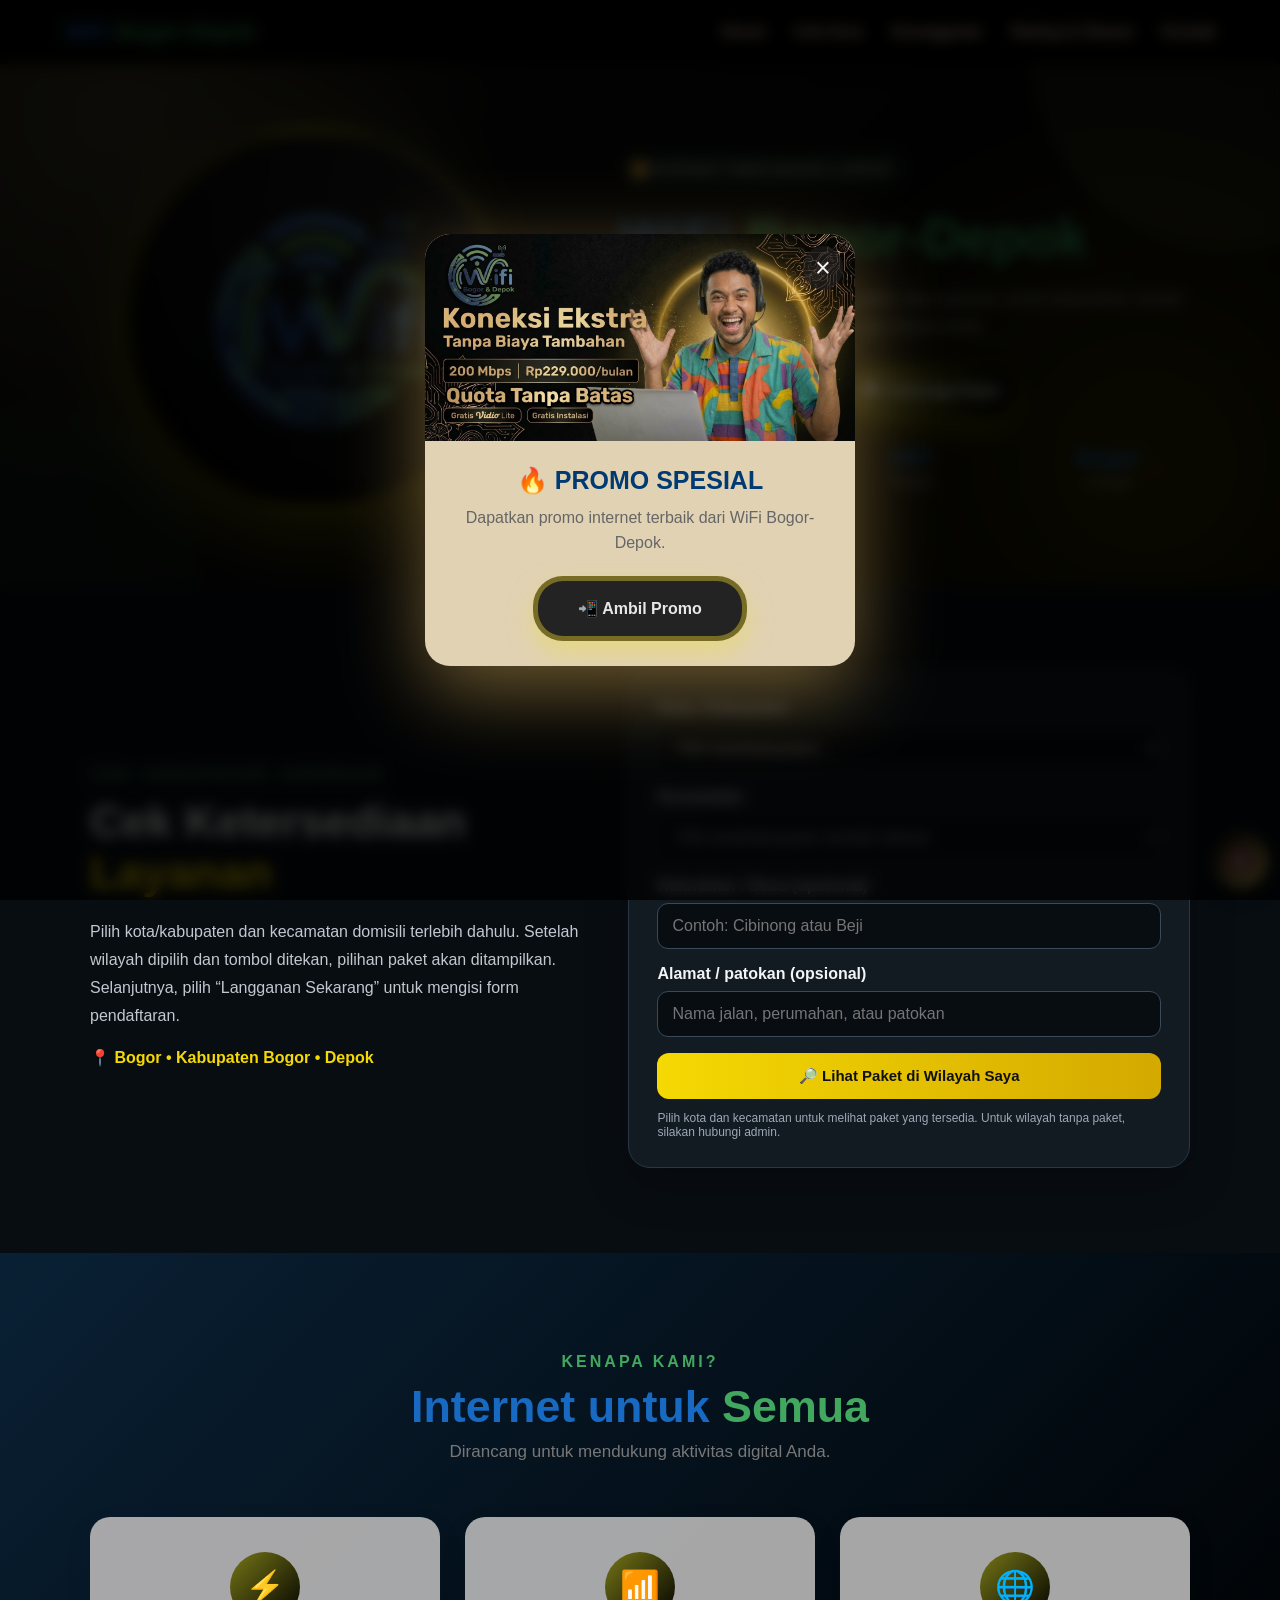
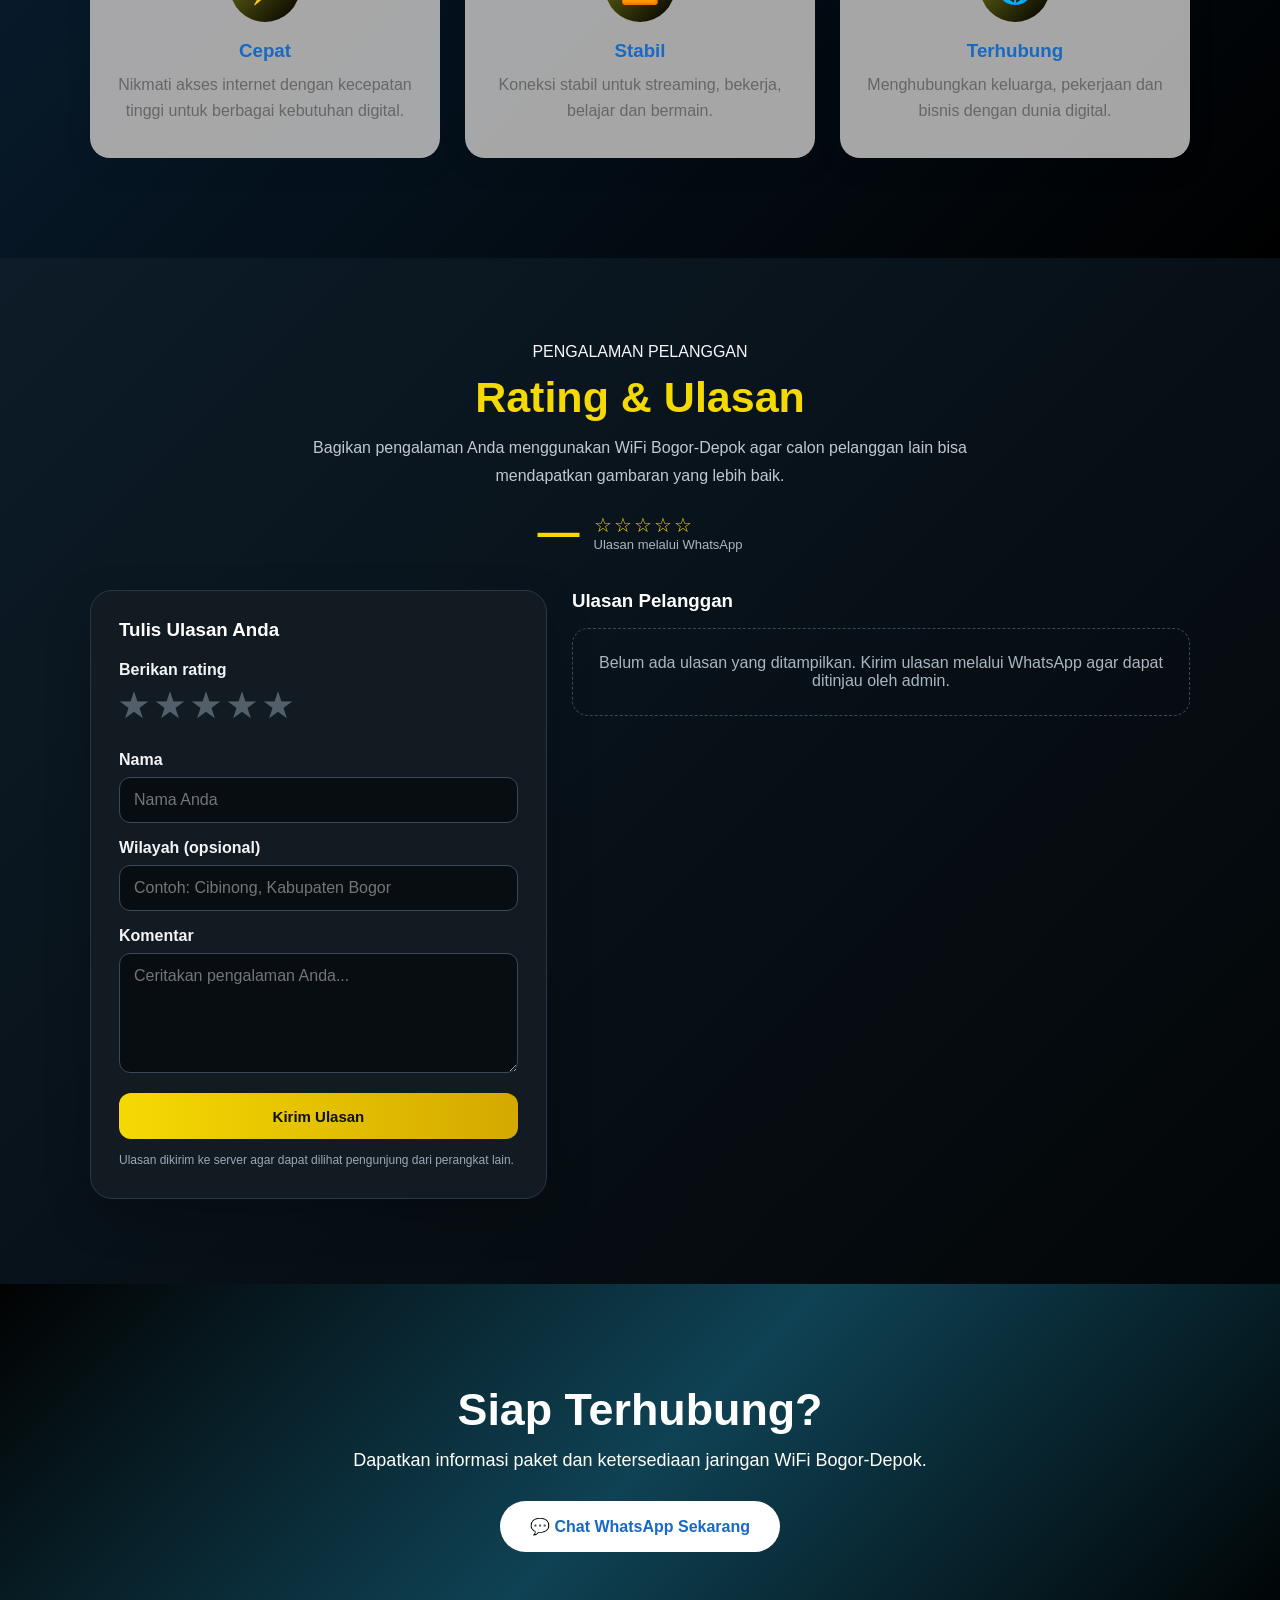
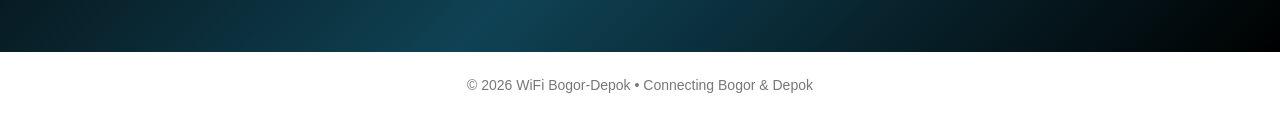
==== commit 33e1e6e6: "Refactor HTML structure and update form options" ====
--- a/index.html
+++ b/index.html
@@ -6,1315 +6,7 @@
 <meta content="width=device-width, initial-scale=1.0" name="viewport"/>
 <title>WiFi Bogor-Depok | Internet Cepat &amp; Stabil</title>
 <meta content="WiFi Bogor-Depok - Internet cepat, stabil dan terjangkau untuk rumah, keluarga dan usaha." name="description"/>
-<style>
-
-        * {
-            margin: 0;
-            padding: 0;
-            box-sizing: border-box;
-            font-family: Arial, Helvetica, sans-serif;
-        }
-
-        html {
-            scroll-behavior: smooth;
-        }
-
-        body {
-            color: #222;
-            background: #000000;
-            overflow-x: hidden;
-        }
-
-
-        /* =================================
-           NAVBAR
-        ================================= */
-
-        nav {
-            position: fixed;
-            top: 0;
-            left: 0;
-
-            width: 100%;
-            padding: 15px 7%;
-
-            display: flex;
-            justify-content: space-between;
-            align-items: center;
-
-            background: rgba(0, 0, 0, 0.9);
-            backdrop-filter: blur(15px);
-
-            box-shadow: 0 5px 25px rgba(0,0,0,0.08);
-
-            z-index: 999;
-        }
-
-        .brand {
-            font-size: 22px;
-            font-weight: bold;
-            color: #1769c2;
-        }
-
-        .brand span {
-            color: #35a65a;
-        }
-
-        .menu {
-            display: flex;
-            gap: 28px;
-        }
-
-        .menu a {
-            text-decoration: none;
-            color: #f1e0ba;
-            font-weight: bold;
-            transition: 0.3s;
-        }
-
-        .menu a:hover {
-            color: #1769c2;
-        }
-
-        /* =================================
-           POPUP PROMO
-        ================================= */
-
-        .popup-overlay {
-            position: fixed;
-            inset: 0;
-
-            z-index: 99999;
-
-            display: flex;
-            align-items: center;
-            justify-content: center;
-
-            padding: 20px;
-
-            background: rgba(0,0,0,0.78);
-            backdrop-filter: blur(7px);
-
-            opacity: 0;
-            visibility: hidden;
-
-            transition: opacity 0.35s ease,
-                        visibility 0.35s ease;
-        }
-
-        .popup-overlay.show {
-            opacity: 1;
-            visibility: visible;
-        }
-
-        .popup-box {
-            position: relative;
-
-            width: 100%;
-            max-width: 430px;
-
-            background: rgb(225, 210, 180);
-
-            border-radius: 25px;
-
-            overflow: hidden;
-
-            box-shadow:
-                0 25px 80px #f3c6666f;
-
-            transform: scale(0.8) translateY(30px);
-
-            transition: 0.35s ease;
-        }
-
-        .popup-overlay.show .popup-box {
-            transform: scale(1) translateY(0);
-        }
-
-        .popup-close {
-            position: absolute;
-
-            top: 12px;
-            right: 12px;
-
-            width: 40px;
-            height: 40px;
-
-            border: none;
-            border-radius: 50%;
-
-            background: rgba(32, 31, 31, 0.65);
-
-            color: rgb(244, 241, 241);
-
-            font-size: 27px;
-            line-height: 40px;
-
-            cursor: pointer;
-
-            z-index: 10;
-
-            transition: 0.3s;
-        }
-
-        .popup-close:hover {
-            background: #050505;
-            transform: rotate(90deg);
-        }
-
-        .popup-image {
-            width: 100%;
-            display: block;
-        }
-
-        .popup-content {
-            padding: 25px;
-
-            text-align: center;
-        }
-
-        .popup-content h2 {
-            color: #003a73;
-
-            margin-bottom: 10px;
-
-            font-size: 25px;
-        }
-
-        .popup-content p {
-            color: #666;
-
-            line-height: 1.6;
-
-            margin-bottom: 20px;
-        }
-
-        .popup-wa:hover {
-            transform: translateY(-3px);
-
-            box-shadow:
-                0 10px 25px rgba(54, 13, 202, 0.3);
-        }
-
-        .popup-later:hover {
-            color: #dae1e8;
-        }
-
-
-        /* =================================
-           HERO
-        ================================= */
-
-        .hero {
-            min-height: 100vh;
-
-            padding: 130px 8% 80px;
-
-            display: flex;
-            align-items: center;
-
-            position: relative;
-
-            background:
-                radial-gradient(
-                    circle at 10% 20%,
-                    rgba(255, 232, 118, 0.18),
-                    transparent 30%
-                ),
-
-                radial-gradient(
-                    circle at 90% 80%,
-                    rgba(245, 217, 3, 0.18),
-                    transparent 30%
-                ),
-
-                linear-gradient(
-                    135deg,
-                    #121212,
-                    #000000
-                );
-        }
-
-
-        .hero::before {
-            content: "";
-
-            position: absolute;
-
-            width: 400px;
-            height: 400px;
-
-            border-radius: 50%;
-
-            background: rgba(231, 242, 132, 0.08);
-
-            top: -150px;
-            right: -150px;
-        }
-
-        .hero::after {
-            content: "";
-
-            position: absolute;
-
-            width: 300px;
-            height: 300px;
-
-            border-radius: 50%;
-
-            background: rgba(66,168,95,0.08);
-
-            bottom: -120px;
-            left: -100px;
-        }
-
-
-        .hero-container {
-
-            width: 100%;
-            max-width: 1200px;
-
-            margin: auto;
-
-            display: grid;
-
-            grid-template-columns:
-                0.9fr 1.1fr;
-
-            gap: 80px;
-
-            align-items: center;
-
-            position: relative;
-
-            z-index: 2;
-        }
-
-        
-        /* =================================
-           LOGO
-        ================================= */
-
-        .logo-wrapper {
-            display: flex;
-
-            justify-content: center;
-            align-items: center;
-        }
-
-        .logo-circle {
-
-            width: 390px;
-            height: 390px;
-
-            border-radius: 50%;
-
-            background-image:
-                url("06.jpeg");
-
-            background-size: cover;
-
-            background-position: center;
-
-            background-repeat: no-repeat;
-
-            background-color: rgb(245, 217, 3, 0.18);
-
-            border: 10px solid
-                rgba(245, 217, 3, 0.18);
-
-            box-shadow:
-                0 25px 70px
-                rgba(137, 126, 0, 0.525);
-
-            animation:
-                floating 5s ease-in-out infinite;
-
-            position: relative;
-        }
-
-        .logo-circle::after {
-
-            content: "";
-
-            position: absolute;
-
-            inset: -15px;
-
-            border-radius: 50%;
-
-            border: 2px solid
-                rgba(23,105,194,0.15);
-
-            animation:
-                pulse 3s infinite;
-        }
-
-
-        /* =================================
-           HERO TEXT
-        ================================= */
-
-        .badge {
-
-            display: inline-block;
-
-            padding: 9px 18px;
-
-            border-radius: 30px;
-
-            background:
-                rgba(66,168,95,0.12);
-
-            color: #adada9;
-
-            font-weight: bold;
-
-            margin-bottom: 18px;
-        }
-
-        .hero h1 {
-
-            font-size: 60px;
-
-            line-height: 1.05;
-
-            color: #1769c2;
-
-            margin-bottom: 20px;
-        }
-
-        .hero h1 span {
-            color: #35a65a;
-        }
-
-        .hero-description {
-
-            font-size: 18px;
-
-            line-height: 1.8;
-
-            color: #adada9;
-
-            max-width: 650px;
-
-            margin-bottom: 30px;
-        }
-
-
-        /* =================================
-           BUTTON
-        ================================= */
-
-        .buttons {
-
-            display: flex;
-
-            gap: 15px;
-
-            flex-wrap: wrap;
-        }
-
-        .btn {
-
-            display: inline-flex;
-
-            align-items: center;
-
-            gap: 8px;
-
-            padding: 15px 27px;
-
-            border-radius: 40px;
-
-            text-decoration: none;
-
-            font-weight: bold;
-
-            transition: 0.3s;
-        }
-
-        .btn-primary {
-
-            color: white;
-
-            background:
-                linear-gradient(
-                    90deg,
-                    #767617,
-                    #000000
-                );
-
-            box-shadow:
-                0 10px 25px
-                rgba(137, 126, 0, 0.525);;
-
-            border: 2px solid (137, 126, 0, 0.525);
-        }
-
-        .btn-primary:hover {
-
-            transform: translateY(-15px);
-
-            box-shadow:
-                0 15px 35px
-                rgba(23, 194, 23, 0.35);
-        }
-
-        .btn-secondary {
-
-            color: #fafcfe;
-
-            background: 
-                linear-gradient(
-                    90deg,
-                    #767617,
-                    #000000
-                );
-
-            box-shadow:
-                0 10px 25px
-                rgba(137, 126, 0, 0.525);
-
-            border: 2px solid (137, 126, 0, 0.525);
-        }
-
-        .btn-secondary:hover {
-
-            transform: translateY(-15px);
-
-            box-shadow:
-                0 15px 35px
-                rgba(23, 194, 23, 0.35);
-        }
-
-
-        /* =================================
-           STAT
-        ================================= */
-
-        .stats {
-
-            display: flex;
-
-            gap: 35px;
-
-            margin-top: 35px;
-
-            flex-wrap: wrap;
-        }
-
-        .stat h3 {
-
-            font-size: 25px;
-
-            color: #1769c2;
-        }
-
-        .stat p {
-
-            font-size: 13px;
-
-            color: #adada9;
-;
-
-            margin-top: 4px;
-        }
-
-
-        /* =================================
-           SECTION
-        ================================= */
-
-        section {
-            scroll-margin-top: 80px;
-        }
-
-
-        /* =================================
-           PAKET
-        ================================= */
-        .paket-section {
-            display: none; /* Paket disembunyikan sampai domisili dipilih */
-            padding: 100px 7%;
-
-            background: rgb(0, 0, 0);
-
-            position: relative;
-        }
-
-        .section-title {
-
-            text-align: center;
-
-            margin-bottom: 55px;
-        }
-
-        .section-title .small {
-
-            color: #42a85f;
-
-            font-weight: bold;
-
-            letter-spacing: 3px;
-
-            text-transform: uppercase;
-        }
-
-        .section-title h2 {
-
-            font-size: 45px;
-
-            color: #1769c2;
-
-            margin: 10px 0;
-        }
-
-        .section-title h2 span {
-
-            color: #42a85f;
-        }
-
-        .section-title p {
-
-            color: #777;
-
-            font-size: 17px;
-        }
-
-
-        /* =================================
-           POSTER GRID
-        ================================= */
-
-        .poster-grid {
-
-            max-width: 1200px;
-
-            margin: auto;
-
-            display: grid;
-
-            grid-template-columns:
-                repeat(2, 1fr);
-
-            gap: 40px;
-        }
-
-        .poster-card {
-
-            width: 100%;
-            height: 620px;
-
-            display: flex;
-            flex-direction: column;
-
-            background: rgb(61, 60, 60);
-
-            border-radius: 25px;
-
-            padding: 12px;
-
-            box-shadow:
-            0 15px 50px
-            rgba(0,0,0,0.12);
-
-            transition: 0.4s;
-
-            overflow: hidden;
-
-            border: 1px solid #ffffff;
-        }
-        
-
-        .poster-card:hover {
-
-            transform: translateY(-12px);
-
-            box-shadow:
-                0 25px 60px
-                rgba(0,0,0,0.18);
-        }
-
-        .poster-img {
-
-            width: 100%;
-            height: 450px;
-
-            display: block;
-
-            object-fit: cover;
-            object-position: center;
-
-            border-radius: 18px;
-
-            transition: 0.4s;
-
-            flex-shrink: 0;
-        }
-
-        .poster-card:hover .poster-img {
-
-            transform: scale(1.02);
-        }
-
-        .poster-content {
-
-            flex: 1;
-
-            padding: 22px;
-
-            text-align: center;
-
-            display: flex;
-            flex-direction: column;
-            justify-content: space-between;
-        }
-
-        .poster-content h3 {
-
-            font-size: 23px;
-
-            color: #ffffff;
-
-            margin-bottom: 8px;
-        }
-
-        .poster-content p {
-
-            color: #6e6c6c;
-
-            line-height: 1.6;
-
-            margin-bottom: 20px;
-        }
-
-        .poster-btn {
-
-            display: inline-block;
-
-            padding: 18px 40px;
-
-            border-radius: 30px;
-
-            background:
-                linear-gradient(
-                    90deg,
-                    #232323,
-                    #232323
-                );
-
-                box-shadow:
-                0 12px 25px
-                rgba(233, 221, 87, 0.525);
-
-            border: 5px solid #a39427a6;
-
-            color: rgba(255, 255, 255, 0.895);
-
-            text-decoration: none;
-
-            font-weight: bold;
-
-            transition: 0.3s;
-        }
-
-        .poster-btn:hover {
-
-            transform: scale(1.05);
-        }
-
-
-        /* =================================
-           KEUNGGULAN
-        ================================= */
-
-        .features {
-
-            padding: 100px 7%;
-
-            background:
-                linear-gradient(
-                    135deg,
-                    #092034,
-                    #000000
-                );
-        }
-
-        .feature-grid {
-
-            max-width: 1100px;
-
-            margin: auto;
-
-            display: grid;
-
-            grid-template-columns:
-                repeat(3,1fr);
-
-            gap: 25px;
-        }
-
-        .feature {
-
-            background:
-                rgba(185, 183, 183, 0.9);
-
-            padding: 35px 25px;
-
-            border-radius: 20px;
-
-            text-align: center;
-
-            box-shadow:
-                0 10px 30px
-                rgba(0,0,0,0.07);
-
-            transition: 0.3s;
-        }
-
-        .feature:hover {
-
-            transform: translateY(-8px);
-        }
-
-        .feature-icon {
-
-            width: 70px;
-            height: 70px;
-
-            margin:
-                auto auto 18px;
-
-            border-radius: 50%;
-
-            display: flex;
-
-            align-items: center;
-
-            justify-content: center;
-
-            font-size: 32px;
-
-            background:
-                linear-gradient(
-                    135deg,
-                    #767617,
-                    #000000
-                );
-
-            color: rgb(0, 0, 0);
-        }
-
-        .feature h3 {
-
-            color: #1769c2;
-
-            margin-bottom: 10px;
-        }
-
-        .feature p {
-
-            color: #666;
-
-            line-height: 1.6;
-        }
-
-
-        /* =================================
-           CTA
-        ================================= */
-
-        .cta {
-
-            padding: 100px 20px;
-
-            text-align: center;
-
-            color: white;
-
-            background:
-                linear-gradient(
-                    135deg,
-                    #020202,
-                    #0f4254,
-                    #000101
-                );
-
-            position: relative;
-
-            overflow: hidden;
-        }
-
-        .cta h2 {
-
-            font-size: 45px;
-
-            margin-bottom: 15px;
-        }
-
-        .cta p {
-
-            font-size: 18px;
-
-            margin-bottom: 30px;
-        }
-
-        .cta .btn {
-
-            background: white;
-
-            color: #1769c2;
-
-            padding: 16px 30px;
-        }
-
-        .cta .btn:hover {
-
-            transform: translateY(-5px);
-
-            box-shadow:
-                0 15px 30px
-                rgba(0,0,0,0.2);
-        }
-
-
-        /* =================================
-           FOOTER
-        ================================= */
-
-        footer {
-
-            padding: 25px;
-
-            text-align: center;
-
-            background: #fff;
-
-            color: #777;
-
-            font-size: 14px;
-        }
-
-
-        /* =================================
-           ANIMATION
-        ================================= */
-
-        @keyframes floating {
-
-            0%,100% {
-                transform: translateY(0);
-            }
-
-            50% {
-                transform: translateY(-15px);
-            }
-        }
-
-        @keyframes pulse {
-
-            0% {
-
-                transform: scale(1);
-
-                opacity: 0.8;
-            }
-
-            100% {
-
-                transform: scale(1.08);
-
-                opacity: 0;
-            }
-        }
-
-
-
-        /* =================================
-           TOMBOL MUSIK
-        ================================= */
-
-        .music-button {
-            position: fixed;
-            right: 25px;
-            bottom: 25px;
-            width: 55px;
-            height: 55px;
-            border: none;
-            border-radius: 50%;
-            background: linear-gradient(135deg, #000000, #e0ca65);
-            color: white;
-            font-size: 25px;
-            cursor: pointer;
-            z-index: 100000;
-            display: flex;
-            align-items: center;
-            justify-content: center;
-            box-shadow: 0 5px 20px rgba(0,0,0,0.35);
-            transition: 0.3s ease;
-        }
-
-        .music-button:hover {
-            transform: scale(1.1);
-        }
-
-        .music-button:active {
-            transform: scale(0.95);
-        }
-
-        /* =================================
-           MOBILE
-        ================================= */
-
-
-        /* RESPONSIVE HP & TABLET */
-        .menu-toggle { display:none; border:0; background:transparent; color:#f1e0ba; font-size:28px; cursor:pointer; padding:6px; }
-        img { max-width:100%; height:auto; }
-        a, button { -webkit-tap-highlight-color:transparent; }
-
-        @media (max-width:850px) {
-            nav { padding:12px 5%; min-height:62px; }
-            .brand { font-size:18px; white-space:nowrap; }
-            .menu-toggle { display:block; z-index:1001; }
-            .menu { position:absolute; top:100%; right:5%; left:5%; display:none; flex-direction:column; gap:0; padding:10px; background:rgba(10,10,10,.98); border:1px solid rgba(245,217,3,.2); border-radius:16px; box-shadow:0 15px 35px rgba(0,0,0,.4); }
-            .menu.active { display:flex; }
-            .menu a { display:block; padding:13px 15px; font-size:14px; border-radius:10px; }
-            .menu a:hover { background:rgba(255,255,255,.08); }
-            .hero { min-height:auto; padding:115px 5% 65px; }
-            .hero-container { grid-template-columns:1fr; gap:35px; text-align:center; }
-            .logo-circle { width:min(72vw,300px); height:min(72vw,300px); border-width:7px; }
-            .hero h1 { font-size:clamp(34px,9vw,48px); line-height:1.1; }
-            .hero-description { font-size:16px; line-height:1.7; margin-left:auto; margin-right:auto; }
-            .buttons { justify-content:center; }
-            .btn { min-height:48px; padding:13px 20px; }
-            .stats { justify-content:center; gap:25px; }
-            .paket-section, .features { padding:70px 5%; }
-            .section-title { margin-bottom:35px; }
-            .section-title h2 { font-size:clamp(30px,8vw,40px); }
-            .section-title p { font-size:15px; line-height:1.6; }
-            .poster-grid { grid-template-columns:1fr; gap:25px; max-width:600px; }
-            .poster-card { padding:8px; border-radius:18px; }
-            .poster-content { padding:16px 10px 18px; }
-            .poster-content h3 { font-size:20px; }
-            .poster-btn { width:100%; padding:14px 18px; border-width:3px; }
-            .feature-grid { grid-template-columns:1fr; max-width:600px; gap:18px; }
-            .feature { padding:28px 20px; }
-            .cta { padding:70px 5%; }
-            .cta h2 { font-size:clamp(30px,8vw,40px); }
-            .cta p { font-size:16px; line-height:1.6; }
-            .music-button { width:50px; height:50px; right:16px; bottom:16px; font-size:22px; }
-            .popup-overlay { padding:12px; }
-            .popup-box { max-width:min(94vw,390px); max-height:92vh; overflow-y:auto; border-radius:20px; }
-            .popup-content { padding:16px; }
-            .popup-content h2 { font-size:20px; }
-            .popup-content p { font-size:14px; line-height:1.5; }
-        }
-        @media (max-width:480px) {
-            .hero { padding-top:100px; }
-            .logo-circle { width:min(68vw,240px); height:min(68vw,240px); }
-            .badge { font-size:12px; padding:8px 12px; }
-            .hero-description { font-size:15px; }
-            .buttons { flex-direction:column; width:100%; max-width:360px; margin:auto; }
-            .btn { width:100%; justify-content:center; }
-            .stats { display:grid; grid-template-columns:repeat(3,1fr); gap:10px; }
-            .stat h3 { font-size:19px; }
-            .stat p { font-size:11px; }
-            .paket-section, .features { padding:55px 4%; }
-            .poster-grid { gap:18px; }
-            .feature-icon { width:60px; height:60px; font-size:27px; }
-            footer { padding:20px 12px; font-size:12px; }
-        }
-        @media (min-width:851px) { .menu a { white-space:nowrap; } }
-        @media(max-width:850px) {
-
-            nav {
-
-                padding: 15px 5%;
-            }
-
-            .menu {
-
-                gap: 12px;
-            }
-
-            .menu a {
-
-                font-size: 12px;
-            }
-
-            .hero {
-
-                padding:
-                    120px 6% 70px;
-            }
-
-            .hero-container {
-
-                grid-template-columns: 1fr;
-
-                text-align: center;
-
-                gap: 50px;
-            }
-
-            .logo-circle {
-
-                width: 280px;
-
-                height: 280px;
-            }
-
-            .hero h1 {
-
-                font-size: 42px;
-            }
-
-            .hero-description {
-
-                font-size: 16px;
-            }
-
-            .buttons {
-
-                justify-content: center;
-            }
-
-            .stats {
-
-                justify-content: center;
-            }
-
-            .poster-grid {
-
-                grid-template-columns: 1fr;
-            }
-
-            .feature-grid {
-
-                grid-template-columns: 1fr;
-            }
-
-            .section-title h2 {
-
-                font-size: 34px;
-            }
-
-            .cta h2 {
-
-                font-size: 34px;
-            }
-
-            .popup-box {
-
-                max-width: 360px;
-            }
-
-            .popup-content {
-
-                padding: 20px;
-            }
-        }
-
-
-        @media(max-width:500px) {
-
-            .brand {
-
-                font-size: 17px;
-            }
-
-            .menu {
-
-                gap: 8px;
-            }
-
-            .menu a {
-
-                font-size: 10px;
-            }
-
-            .logo-circle {
-
-                width: 240px;
-
-                height: 240px;
-            }
-
-            .hero h1 {
-
-                font-size: 36px;
-            }
-
-            .stats {
-
-                gap: 20px;
-            }
-
-            .popup-box {
-
-                max-width: 330px;
-            }
-
-            .popup-content h2 {
-
-                font-size: 21px;
-            }
-        }
-
-
-
-        /* AREA CHECKER & ULASAN */
-        .area-section, .review-section { padding: 85px 7%; background:#080d12; color:#f5f7fa; }
-        .area-wrap, .review-wrap { max-width:1100px; margin:auto; }
-        .area-panel { display:grid; grid-template-columns:1fr 1.1fr; gap:28px; align-items:center; }
-        .area-copy h2, .review-heading h2 { font-size:clamp(30px,4vw,43px); color:#f5d903; margin:12px 0; }
-        .area-copy p, .review-heading p { color:#c1c8d0; line-height:1.75; }
-        .area-form, .review-form { background:#121a22; border:1px solid #293744; padding:28px; border-radius:22px; box-shadow:0 18px 45px rgba(0,0,0,.22); }
-        .form-field { margin-bottom:16px; }
-        .form-field label { display:block; color:#f3f4f6; font-weight:700; margin-bottom:8px; }
-        .form-field input, .form-field select, .form-field textarea { width:100%; padding:13px 14px; border:1px solid #394957; border-radius:11px; background:#080d12; color:#fff; font:inherit; outline:none; }
-        .form-field input:focus, .form-field select:focus, .form-field textarea:focus { border-color:#f5d903; box-shadow:0 0 0 3px rgba(245,217,3,.12); }
-        .form-field textarea { min-height:105px; resize:vertical; }
-        .area-submit, .review-submit { width:100%; border:0; border-radius:12px; padding:14px 18px; font-weight:800; cursor:pointer; background:linear-gradient(90deg,#f5d903,#d4a900); color:#101010; font-size:15px; transition:.2s; }
-        .area-submit:hover, .review-submit:hover { transform:translateY(-2px); }
-        .area-result { display:none; margin-top:16px; padding:14px; border-radius:12px; line-height:1.6; background:#172a20; color:#d8fbe2; border:1px solid #2e6943; }
-        .area-note { font-size:12px!important; margin-top:12px; color:#9ca8b4!important; }
-        .review-section { background:linear-gradient(135deg,#0d1c28,#030608); }
-        .review-heading { text-align:center; max-width:720px; margin:0 auto 34px; }
-        .review-summary { display:flex; justify-content:center; align-items:center; gap:14px; margin-top:18px; }
-        .review-score { font-size:42px; font-weight:900; color:#f5d903; }
-        .stars { color:#f5d903; letter-spacing:2px; font-size:20px; }
-        .review-layout { display:grid; grid-template-columns:.85fr 1.15fr; gap:25px; align-items:start; }
-        .rating-input { display:flex; gap:7px; flex-direction:row-reverse; justify-content:flex-end; margin:4px 0 18px; }
-        .rating-input input { position:absolute; opacity:0; pointer-events:none; }
-        .rating-input label { cursor:pointer; font-size:31px; color:#53606c; transition:.15s; }
-        .rating-input label:hover, .rating-input label:hover ~ label, .rating-input input:checked ~ label { color:#f5d903; }
-        .review-list { display:grid; gap:14px; }
-        .review-card { background:#121a22; border:1px solid #293744; border-radius:16px; padding:20px; }
-        .review-card-top { display:flex; justify-content:space-between; align-items:center; gap:12px; margin-bottom:9px; }
-        .review-card strong { color:#fff; }
-        .review-card time { color:#8c9aa7; font-size:12px; }
-        .review-card p { color:#c7d0d8; line-height:1.65; overflow-wrap:anywhere; }
-        .review-area { font-size:12px; color:#9eacb8; margin-top:10px; }
-        .empty-reviews { padding:25px; border:1px dashed #394957; border-radius:16px; color:#aab6c1; text-align:center; }
-        .review-warning { color:#9ca8b4; font-size:12px; line-height:1.6; margin-top:12px; }
-        @media(max-width:800px) { .area-section,.review-section{padding:65px 5%;} .area-panel,.review-layout{grid-template-columns:1fr;} .area-form,.review-form{padding:21px;} }
-
-
-
-        /* ==========================================
-           RESPONSIVE FINAL OVERRIDES
-           Laptop, tablet, and mobile phone
-        ========================================== */
-        :root { color-scheme: dark; }
-        html { width:100%; max-width:100%; scroll-padding-top:85px; }
-        body { width:100%; min-width:320px; max-width:100%; overflow-x:clip; }
-        img, video, iframe { max-width:100%; }
-        input, select, textarea, button { max-width:100%; }
-        section { width:100%; }
-        .hero-container, .poster-grid, .feature-grid, .area-wrap, .review-wrap { min-width:0; }
-        .hero-container > *, .poster-card, .feature, .area-panel > *, .review-layout > * { min-width:0; }
-        .hero h1 { font-size:clamp(2.15rem, 5vw, 3.75rem); overflow-wrap:anywhere; }
-        .section-title h2, .cta h2 { font-size:clamp(1.8rem, 4vw, 2.8rem); overflow-wrap:anywhere; }
-        .hero-description, .section-title p, .feature p, .area-copy p, .review-heading p { overflow-wrap:anywhere; }
-        .poster-card { height:auto; min-height:0; }
-        .poster-img { height:auto; aspect-ratio: 4 / 3; object-fit:contain; }
-        .poster-content { gap:14px; }
-        .poster-btn { max-width:100%; overflow-wrap:anywhere; }
-        .area-form, .review-form { min-width:0; }
-        .review-card-top { flex-wrap:wrap; }
-        .rating-input { flex-direction:row-reverse; justify-content:flex-end; flex-wrap:wrap; }
-        .rating-input label { font-size:clamp(1.7rem, 6vw, 2rem); }
-        .review-summary { flex-wrap:wrap; }
-        .form-field input, .form-field select, .form-field textarea { min-height:46px; font-size:16px; }
-        .form-field textarea { min-height:120px; }
-        .btn, .poster-btn, .area-submit, .review-submit { min-height:46px; }
-        nav { gap:16px; }
-        .brand { line-height:1.25; }
-
-        @media (min-width:1200px) {
-            .hero-container { gap:clamp(35px, 5vw, 80px); }
-            .logo-circle { width:min(32vw, 390px); height:min(32vw, 390px); }
-            .poster-grid { grid-template-columns:repeat(2, minmax(0, 1fr)); }
-        }
-        @media (max-width:850px) {
-            nav { padding:12px 5%; }
-            .menu { max-width:90vw; }
-            .hero { min-height:auto; }
-            .hero-container { grid-template-columns:minmax(0,1fr); gap:32px; }
-            .logo-wrapper { order:0; }
-            .hero-container > div:last-child { order:1; }
-            .logo-circle { width:min(65vw, 280px); height:min(65vw, 280px); }
-            .poster-grid { grid-template-columns:minmax(0,1fr); }
-            .feature-grid { grid-template-columns:minmax(0,1fr); }
-            .area-panel, .review-layout { grid-template-columns:minmax(0,1fr); }
-            .area-section, .review-section { padding:64px 5%; }
-        }
-        @media (max-width:600px) {
-            html { scroll-padding-top:72px; }
-            nav { min-height:62px; padding:10px 4%; }
-            .brand { font-size:clamp(15px, 4vw, 18px); white-space:normal; }
-            .menu { right:4%; left:4%; max-width:none; }
-            .menu a { font-size:14px; padding:12px; }
-            .hero { padding:100px 5% 55px; }
-            .hero-container { gap:25px; }
-            .logo-circle { width:min(62vw, 230px); height:min(62vw, 230px); }
-            .hero h1 { font-size:clamp(2rem, 9vw, 2.7rem); }
-            .hero-description { font-size:15px; line-height:1.65; }
-            .buttons { width:100%; max-width:380px; margin-inline:auto; flex-direction:column; gap:12px; }
-            .buttons .btn { width:100%; justify-content:center; }
-            .stats { display:grid; grid-template-columns:repeat(3,minmax(0,1fr)); gap:10px; }
-            .stat h3 { font-size:clamp(16px, 4.5vw, 21px); overflow-wrap:anywhere; }
-            .stat p { font-size:11px; }
-            .paket-section, .features { padding:56px 5%; }
-            .poster-card { padding:8px; }
-            .poster-img { aspect-ratio:4 / 3; height:auto; }
-            .poster-content { padding:15px 10px; }
-            .poster-btn { width:100%; padding:13px 14px; font-size:14px; }
-            .feature { padding:25px 18px; }
-            .area-section, .review-section { padding:52px 4%; }
-            .area-form, .review-form { padding:18px; border-radius:16px; }
-            .area-copy h2, .review-heading h2 { font-size:clamp(27px, 8vw, 36px); }
-            .review-summary { gap:10px; }
-            .review-score { font-size:36px; }
-            .review-card { padding:15px; }
-            .cta { padding:58px 5%; }
-            .cta p { font-size:16px; }
-            .popup-overlay { padding:10px; }
-            .popup-box { width:100%; max-width:380px; max-height:90dvh; overflow-y:auto; }
-            .popup-image { height:auto; object-fit:contain; }
-            .popup-content { padding:16px; }
-            .music-button { right:12px; bottom:12px; width:46px; height:46px; }
-        }
-        @media (max-width:380px) {
-            .brand { font-size:14px; }
-            .menu-toggle { font-size:25px; }
-            .hero { padding-inline:4%; }
-            .hero h1 { font-size:31px; }
-            .stats { gap:6px; }
-            .stat h3 { font-size:15px; }
-            .stat p { font-size:10px; }
-            .area-form, .review-form { padding:14px; }
-            .form-field input, .form-field select, .form-field textarea { padding:11px; }
-            .review-card-top { align-items:flex-start; }
-        }
-        @media (prefers-reduced-motion: reduce) {
-            *, *::before, *::after { scroll-behavior:auto !important; animation-duration:.01ms !important; animation-iteration-count:1 !important; transition-duration:.01ms !important; }
-        }
-
-    
-        html { width:100%; overflow-x:hidden; }
-        body { width:100%; max-width:100%; overflow-x:hidden; }
-        img, video, iframe { max-width:100%; }
-        input, select, textarea, button { max-width:100%; font:inherit; }
-        .area-form, .area-panel, .feature-grid, .review-layout, .package-grid { min-width:0; }
-        @media (max-width:520px) {
-          .area-form, .review-form { padding:16px; }
-          .section-title h2 { overflow-wrap:anywhere; }
-          .area-submit, .poster-btn { white-space:normal; }
-        }
-    </style>
+<link rel="stylesheet" href="./style.css?v=11">
 
 
 
@@ -1481,7 +173,8 @@
 <div class="form-field"><label for="regDistrict">Kecamatan</label><input id="regDistrict" readonly="" required="" type="text"/></div>
 <div class="form-field"><label for="regVillage">Kelurahan / Desa</label><input id="regVillage" maxlength="80" placeholder="Masukkan kelurahan/desa" type="text"/></div>
 <div class="form-field"><label for="regAddress">Alamat lengkap / patokan</label><textarea id="regAddress" maxlength="300" placeholder="Nama jalan, nomor rumah, perumahan, RT/RW, dan patokan" required=""></textarea></div>
-<div class="form-field"><label for="regPackage">Paket yang dipilih</label><select id="regPackage" required=""><option value="">Pilih paket</option><option value="Paket 1">Paket 1</option><option value="Paket 2">Paket 2</option><option value="Paket 3">Paket 3</option><option value="Paket 4">Paket 4</option><option value="Paket 5">Paket 5</option></select></div>
+<div class="form-field"><label for="regPackage">Paket yang dipilih</label><select id="regPackage" required=""><option value="">Pilih paket</option><option value="Mini 30 (Internet Only)">Mini 30 (Internet Only)</option><option value="Streaming 200">Streaming 200</option><option value="Streaming 250">Streaming 250</option><option value="Streaming 300">Streaming 300</option><option value="Streaming 400">Streaming 400</option><option value="Streaming 500">Streaming 500</option></select></div>
+<div class="form-field"><label for="regDuration">Pilihan masa berlangganan</label><select id="regDuration" required><option value="">Pilih masa berlangganan</option><option value="3 bulan">3 bulan</option><option value="6 bulan">6 bulan</option><option value="9 bulan">9 bulan</option><option value="12 bulan">12 bulan</option></select></div>
 <div class="form-field"><label for="regNotes">Catatan tambahan (opsional)</label><textarea id="regNotes" maxlength="300" placeholder="Informasi tambahan untuk tim pemasangan"></textarea></div>
 <button class="area-submit" type="submit">💬 Kirim Pendaftaran via WhatsApp</button>
 </form>
@@ -1803,13 +496,22 @@
         /* CEK PAKET BERDASARKAN WILAYAH — data dapat disesuaikan admin */
         const areaForm = document.getElementById('areaForm');
         const areaPackageData = {
-            "default": [1, 2, 3, 4, 5],
+            "default": [0, 1, 2, 3, 4, 5],
             "Limo": [], "Nanggung": [], "Sukajaya": [], "Jasinga": [],
             "Megamendung": [], "Cigudeg": [], "Tanjungsari": []
         };
         const packageImageFiles = {
-            1: '01.jpeg', 2: '02.jpeg', 3: '03.jpeg', 4: '04.jpeg', 5: '05.jpeg'
+            0: '001.jpeg', 1: '01.jpeg', 2: '02.jpeg', 3: '03.jpeg', 4: '04.jpeg', 5: '05.jpeg'
         };
+        const packageNames = {
+            0: 'Mini 30 (Internet Only)',
+            1: 'Streaming 200',
+            2: 'Streaming 250',
+            3: 'Streaming 300',
+            4: 'Streaming 400',
+            5: 'Streaming 500'
+        };
+        const durationOptions = ['3 bulan', '6 bulan', '9 bulan', '12 bulan'];
         if (areaForm) areaForm.addEventListener('submit', function (event) {
             event.preventDefault();
             const city = areaCity.value;
@@ -1861,7 +563,7 @@
             note.style.cssText = 'margin:0 0 16px;font-size:12px;color:#c1c8d0';
             note.textContent = isAreaConfigured
                 ? 'Paket berikut tersedia untuk kecamatan yang dipilih.'
-                : 'Semua 5 paket tersedia untuk kecamatan ini. Silakan pilih paket yang sesuai kebutuhan Anda.';
+                : 'Semua 6 paket tersedia untuk kecamatan ini. Silakan pilih paket yang sesuai kebutuhan Anda.';
             result.appendChild(note);
 
             const grid = document.createElement('div');
@@ -1871,19 +573,36 @@
                 card.style.cssText = 'background:#080d12;border:1px solid #394957;border-radius:12px;padding:10px;overflow:hidden';
                 const img = document.createElement('img');
                 img.src = packageImageFiles[id];
-                img.alt = 'Informasi Paket ' + id;
+                img.alt = packageNames[id];
                 img.loading = 'lazy';
                 img.style.cssText = 'display:block;width:100%;height:auto;max-height:170px;object-fit:contain;border-radius:8px';
                 const label = document.createElement('div');
                 label.style.cssText = 'margin-top:8px;text-align:center;font-weight:800;color:#f5d903';
-                label.textContent = 'Paket ' + id;
+                label.textContent = packageNames[id];
+                const durationLabel = document.createElement('label');
+                durationLabel.textContent = 'Masa berlangganan';
+                durationLabel.style.cssText = 'display:block;margin-top:10px;font-size:12px;color:#c1c8d0';
+                const durationSelect = document.createElement('select');
+                durationSelect.className = 'package-duration';
+                durationSelect.setAttribute('aria-label', 'Masa berlangganan ' + packageNames[id]);
+                durationSelect.style.cssText = 'display:block;width:100%;margin-top:5px;padding:9px;border-radius:8px;background:#101820;color:#fff;border:1px solid #394957';
+                const durationPlaceholder = document.createElement('option');
+                durationPlaceholder.value = '';
+                durationPlaceholder.textContent = 'Pilih durasi';
+                durationSelect.appendChild(durationPlaceholder);
+                durationOptions.forEach(function (duration) {
+                    const option = document.createElement('option');
+                    option.value = duration;
+                    option.textContent = duration;
+                    durationSelect.appendChild(option);
+                });
                 const subscribe = document.createElement('button');
                 subscribe.type = 'button';
                 subscribe.className = 'poster-btn subscribe-btn';
                 subscribe.setAttribute('data-package', String(id));
                 subscribe.textContent = '💬 Langganan Sekarang';
                 subscribe.style.cssText = 'display:block;width:100%;margin-top:10px;border:0;cursor:pointer;font-size:12px';
-                card.append(img, label, subscribe);
+                card.append(img, label, durationLabel, durationSelect, subscribe);
                 grid.appendChild(card);
             });
             result.appendChild(grid);
@@ -1897,9 +616,14 @@
             const button = event.target.closest('.subscribe-btn');
             if (!button) return;
             const packageId = button.getAttribute('data-package');
+                const card = button.closest('div');
+                const chosenDuration = card ? card.querySelector('.package-duration').value : '';
+                if (!chosenDuration) { alert('Silakan pilih masa berlangganan terlebih dahulu.'); return; }
                 const regSection = document.getElementById('pendaftaran');
                 const paketSelect = document.getElementById('regPackage');
-                if (paketSelect) paketSelect.value = 'Paket ' + packageId;
+                if (paketSelect) paketSelect.value = packageNames[packageId];
+                const durationField = document.getElementById('regDuration');
+                if (durationField) durationField.value = chosenDuration;
 
                 document.getElementById('regCity').value = areaCity ? areaCity.value : '';
                 document.getElementById('regDistrict').value = areaDistrict ? areaDistrict.value : '';
@@ -1933,9 +657,10 @@
                 kelurahan: document.getElementById('regVillage').value.trim() || '-',
                 alamat: document.getElementById('regAddress').value.trim(),
                 paket: document.getElementById('regPackage').value,
+                durasi: document.getElementById('regDuration').value,
                 catatan: document.getElementById('regNotes').value.trim() || '-'
             };
-            if (!fields.nama || !fields.telepon || !fields.kota || !fields.kecamatan || !fields.alamat || !fields.paket) {
+            if (!fields.nama || !fields.telepon || !fields.kota || !fields.kecamatan || !fields.alamat || !fields.paket || !fields.durasi) {
                 alert('Mohon lengkapi semua kolom wajib sebelum mengirim pendaftaran.');
                 return;
             }
@@ -1949,6 +674,7 @@
                 'Kelurahan/Desa: ' + fields.kelurahan,
                 'Alamat: ' + fields.alamat,
                 'Paket: ' + fields.paket,
+                'Masa berlangganan: ' + fields.durasi,
                 'Catatan: ' + fields.catatan,
                 '', 'Mohon konfirmasi ketersediaan jaringan dan proses pemasangan. Terima kasih.'
             ].join('\n');
--- a/style.css
+++ b/style.css
@@ -0,0 +1,1405 @@
+
+
+        * {
+            margin: 0;
+            padding: 0;
+            box-sizing: border-box;
+            font-family: Arial, Helvetica, sans-serif;
+        }
+
+        html {
+            scroll-behavior: smooth;
+        }
+
+        body {
+            color: #222;
+            background: #000000;
+            overflow-x: hidden;
+        }
+
+
+        /* =================================
+           NAVBAR
+        ================================= */
+
+        nav {
+            position: fixed;
+            top: 0;
+            left: 0;
+
+            width: 100%;
+            padding: 15px 7%;
+
+            display: flex;
+            justify-content: space-between;
+            align-items: center;
+
+            background: rgba(0, 0, 0, 0.9);
+            backdrop-filter: blur(15px);
+
+            box-shadow: 0 5px 25px rgba(0,0,0,0.08);
+
+            z-index: 999;
+        }
+
+        .brand {
+            font-size: 22px;
+            font-weight: bold;
+            color: #1769c2;
+        }
+
+        .brand span {
+            color: #35a65a;
+        }
+
+        .menu {
+            display: flex;
+            gap: 28px;
+        }
+
+        .menu a {
+            text-decoration: none;
+            color: #f1e0ba;
+            font-weight: bold;
+            transition: 0.3s;
+        }
+
+        .menu a:hover {
+            color: #1769c2;
+        }
+
+        /* =================================
+           POPUP PROMO
+        ================================= */
+
+        .popup-overlay {
+            position: fixed;
+            inset: 0;
+
+            z-index: 99999;
+
+            display: flex;
+            align-items: center;
+            justify-content: center;
+
+            padding: 20px;
+
+            background: rgba(0,0,0,0.78);
+            backdrop-filter: blur(7px);
+
+            opacity: 0;
+            visibility: hidden;
+
+            transition: opacity 0.35s ease,
+                        visibility 0.35s ease;
+        }
+
+        .popup-overlay.show {
+            opacity: 1;
+            visibility: visible;
+        }
+
+        .popup-box {
+            position: relative;
+
+            width: 100%;
+            max-width: 430px;
+
+            background: rgb(225, 210, 180);
+
+            border-radius: 25px;
+
+            overflow: hidden;
+
+            box-shadow:
+                0 25px 80px #f3c6666f;
+
+            transform: scale(0.8) translateY(30px);
+
+            transition: 0.35s ease;
+        }
+
+        .popup-overlay.show .popup-box {
+            transform: scale(1) translateY(0);
+        }
+
+        .popup-close {
+            position: absolute;
+
+            top: 12px;
+            right: 12px;
+
+            width: 40px;
+            height: 40px;
+
+            border: none;
+            border-radius: 50%;
+
+            background: rgba(32, 31, 31, 0.65);
+
+            color: rgb(244, 241, 241);
+
+            font-size: 27px;
+            line-height: 40px;
+
+            cursor: pointer;
+
+            z-index: 10;
+
+            transition: 0.3s;
+        }
+
+        .popup-close:hover {
+            background: #050505;
+            transform: rotate(90deg);
+        }
+
+        .popup-image {
+            width: 100%;
+            display: block;
+        }
+
+        .popup-content {
+            padding: 25px;
+
+            text-align: center;
+        }
+
+        .popup-content h2 {
+            color: #003a73;
+
+            margin-bottom: 10px;
+
+            font-size: 25px;
+        }
+
+        .popup-content p {
+            color: #666;
+
+            line-height: 1.6;
+
+            margin-bottom: 20px;
+        }
+
+        .popup-wa:hover {
+            transform: translateY(-3px);
+
+            box-shadow:
+                0 10px 25px rgba(54, 13, 202, 0.3);
+        }
+
+        .popup-later:hover {
+            color: #dae1e8;
+        }
+
+
+        /* =================================
+           HERO
+        ================================= */
+
+        .hero {
+            min-height: 100vh;
+
+            padding: 130px 8% 80px;
+
+            display: flex;
+            align-items: center;
+
+            position: relative;
+
+            background:
+                radial-gradient(
+                    circle at 10% 20%,
+                    rgba(255, 232, 118, 0.18),
+                    transparent 30%
+                ),
+
+                radial-gradient(
+                    circle at 90% 80%,
+                    rgba(245, 217, 3, 0.18),
+                    transparent 30%
+                ),
+
+                linear-gradient(
+                    135deg,
+                    #121212,
+                    #000000
+                );
+        }
+
+
+        .hero::before {
+            content: "";
+
+            position: absolute;
+
+            width: 400px;
+            height: 400px;
+
+            border-radius: 50%;
+
+            background: rgba(231, 242, 132, 0.08);
+
+            top: -150px;
+            right: -150px;
+        }
+
+        .hero::after {
+            content: "";
+
+            position: absolute;
+
+            width: 300px;
+            height: 300px;
+
+            border-radius: 50%;
+
+            background: rgba(66,168,95,0.08);
+
+            bottom: -120px;
+            left: -100px;
+        }
+
+
+        .hero-container {
+
+            width: 100%;
+            max-width: 1200px;
+
+            margin: auto;
+
+            display: grid;
+
+            grid-template-columns:
+                0.9fr 1.1fr;
+
+            gap: 80px;
+
+            align-items: center;
+
+            position: relative;
+
+            z-index: 2;
+        }
+
+        
+        /* =================================
+           LOGO
+        ================================= */
+
+        .logo-wrapper {
+            display: flex;
+
+            justify-content: center;
+            align-items: center;
+        }
+
+        .logo-circle {
+
+            width: 390px;
+            height: 390px;
+
+            border-radius: 50%;
+
+            background-image:
+                url("06.jpeg");
+
+            background-size: cover;
+
+            background-position: center;
+
+            background-repeat: no-repeat;
+
+            background-color: rgb(245, 217, 3, 0.18);
+
+            border: 10px solid
+                rgba(245, 217, 3, 0.18);
+
+            box-shadow:
+                0 25px 70px
+                rgba(137, 126, 0, 0.525);
+
+            animation:
+                floating 5s ease-in-out infinite;
+
+            position: relative;
+        }
+
+        .logo-circle::after {
+
+            content: "";
+
+            position: absolute;
+
+            inset: -15px;
+
+            border-radius: 50%;
+
+            border: 2px solid
+                rgba(23,105,194,0.15);
+
+            animation:
+                pulse 3s infinite;
+        }
+
+
+        /* =================================
+           HERO TEXT
+        ================================= */
+
+        .badge {
+
+            display: inline-block;
+
+            padding: 9px 18px;
+
+            border-radius: 30px;
+
+            background:
+                rgba(66,168,95,0.12);
+
+            color: #adada9;
+
+            font-weight: bold;
+
+            margin-bottom: 18px;
+        }
+
+        .hero h1 {
+
+            font-size: 60px;
+
+            line-height: 1.05;
+
+            color: #1769c2;
+
+            margin-bottom: 20px;
+        }
+
+        .hero h1 span {
+            color: #35a65a;
+        }
+
+        .hero-description {
+
+            font-size: 18px;
+
+            line-height: 1.8;
+
+            color: #adada9;
+
+            max-width: 650px;
+
+            margin-bottom: 30px;
+        }
+
+
+        /* =================================
+           BUTTON
+        ================================= */
+
+        .buttons {
+
+            display: flex;
+
+            gap: 15px;
+
+            flex-wrap: wrap;
+        }
+
+        .btn {
+
+            display: inline-flex;
+
+            align-items: center;
+
+            gap: 8px;
+
+            padding: 15px 27px;
+
+            border-radius: 40px;
+
+            text-decoration: none;
+
+            font-weight: bold;
+
+            transition: 0.3s;
+        }
+
+        .btn-primary {
+
+            color: white;
+
+            background:
+                linear-gradient(
+                    90deg,
+                    #767617,
+                    #000000
+                );
+
+            box-shadow:
+                0 10px 25px
+                rgba(137, 126, 0, 0.525);;
+
+            border: 2px solid (137, 126, 0, 0.525);
+        }
+
+        .btn-primary:hover {
+
+            transform: translateY(-15px);
+
+            box-shadow:
+                0 15px 35px
+                rgba(23, 194, 23, 0.35);
+        }
+
+        .btn-secondary {
+
+            color: #fafcfe;
+
+            background: 
+                linear-gradient(
+                    90deg,
+                    #767617,
+                    #000000
+                );
+
+            box-shadow:
+                0 10px 25px
+                rgba(137, 126, 0, 0.525);
+
+            border: 2px solid (137, 126, 0, 0.525);
+        }
+
+        .btn-secondary:hover {
+
+            transform: translateY(-15px);
+
+            box-shadow:
+                0 15px 35px
+                rgba(23, 194, 23, 0.35);
+        }
+
+
+        /* =================================
+           STAT
+        ================================= */
+
+        .stats {
+
+            display: flex;
+
+            gap: 35px;
+
+            margin-top: 35px;
+
+            flex-wrap: wrap;
+        }
+
+        .stat h3 {
+
+            font-size: 25px;
+
+            color: #1769c2;
+        }
+
+        .stat p {
+
+            font-size: 13px;
+
+            color: #adada9;
+;
+
+            margin-top: 4px;
+        }
+
+
+        /* =================================
+           SECTION
+        ================================= */
+
+        section {
+            scroll-margin-top: 80px;
+        }
+
+
+        /* =================================
+           PAKET
+        ================================= */
+        .paket-section {
+            display: none; /* Paket disembunyikan sampai domisili dipilih */
+            padding: 100px 7%;
+
+            background: rgb(0, 0, 0);
+
+            position: relative;
+        }
+
+        .section-title {
+
+            text-align: center;
+
+            margin-bottom: 55px;
+        }
+
+        .section-title .small {
+
+            color: #42a85f;
+
+            font-weight: bold;
+
+            letter-spacing: 3px;
+
+            text-transform: uppercase;
+        }
+
+        .section-title h2 {
+
+            font-size: 45px;
+
+            color: #1769c2;
+
+            margin: 10px 0;
+        }
+
+        .section-title h2 span {
+
+            color: #42a85f;
+        }
+
+        .section-title p {
+
+            color: #777;
+
+            font-size: 17px;
+        }
+
+
+        /* =================================
+           POSTER GRID
+        ================================= */
+
+        .poster-grid {
+
+            max-width: 1200px;
+
+            margin: auto;
+
+            display: grid;
+
+            grid-template-columns:
+                repeat(2, 1fr);
+
+            gap: 40px;
+        }
+
+        .poster-card {
+
+            width: 100%;
+            height: 620px;
+
+            display: flex;
+            flex-direction: column;
+
+            background: rgb(61, 60, 60);
+
+            border-radius: 25px;
+
+            padding: 12px;
+
+            box-shadow:
+            0 15px 50px
+            rgba(0,0,0,0.12);
+
+            transition: 0.4s;
+
+            overflow: hidden;
+
+            border: 1px solid #ffffff;
+        }
+        
+
+        .poster-card:hover {
+
+            transform: translateY(-12px);
+
+            box-shadow:
+                0 25px 60px
+                rgba(0,0,0,0.18);
+        }
+
+        .poster-img {
+
+            width: 100%;
+            height: 450px;
+
+            display: block;
+
+            object-fit: cover;
+            object-position: center;
+
+            border-radius: 18px;
+
+            transition: 0.4s;
+
+            flex-shrink: 0;
+        }
+
+        .poster-card:hover .poster-img {
+
+            transform: scale(1.02);
+        }
+
+        .poster-content {
+
+            flex: 1;
+
+            padding: 22px;
+
+            text-align: center;
+
+            display: flex;
+            flex-direction: column;
+            justify-content: space-between;
+        }
+
+        .poster-content h3 {
+
+            font-size: 23px;
+
+            color: #ffffff;
+
+            margin-bottom: 8px;
+        }
+
+        .poster-content p {
+
+            color: #6e6c6c;
+
+            line-height: 1.6;
+
+            margin-bottom: 20px;
+        }
+
+        .poster-btn {
+
+            display: inline-block;
+
+            padding: 18px 40px;
+
+            border-radius: 30px;
+
+            background:
+                linear-gradient(
+                    90deg,
+                    #232323,
+                    #232323
+                );
+
+                box-shadow:
+                0 12px 25px
+                rgba(233, 221, 87, 0.525);
+
+            border: 5px solid #a39427a6;
+
+            color: rgba(255, 255, 255, 0.895);
+
+            text-decoration: none;
+
+            font-weight: bold;
+
+            transition: 0.3s;
+        }
+
+        .poster-btn:hover {
+
+            transform: scale(1.05);
+        }
+
+
+        /* =================================
+           KEUNGGULAN
+        ================================= */
+
+        .features {
+
+            padding: 100px 7%;
+
+            background:
+                linear-gradient(
+                    135deg,
+                    #092034,
+                    #000000
+                );
+        }
+
+        .feature-grid {
+
+            max-width: 1100px;
+
+            margin: auto;
+
+            display: grid;
+
+            grid-template-columns:
+                repeat(3,1fr);
+
+            gap: 25px;
+        }
+
+        .feature {
+
+            background:
+                rgba(185, 183, 183, 0.9);
+
+            padding: 35px 25px;
+
+            border-radius: 20px;
+
+            text-align: center;
+
+            box-shadow:
+                0 10px 30px
+                rgba(0,0,0,0.07);
+
+            transition: 0.3s;
+        }
+
+        .feature:hover {
+
+            transform: translateY(-8px);
+        }
+
+        .feature-icon {
+
+            width: 70px;
+            height: 70px;
+
+            margin:
+                auto auto 18px;
+
+            border-radius: 50%;
+
+            display: flex;
+
+            align-items: center;
+
+            justify-content: center;
+
+            font-size: 32px;
+
+            background:
+                linear-gradient(
+                    135deg,
+                    #767617,
+                    #000000
+                );
+
+            color: rgb(0, 0, 0);
+        }
+
+        .feature h3 {
+
+            color: #1769c2;
+
+            margin-bottom: 10px;
+        }
+
+        .feature p {
+
+            color: #666;
+
+            line-height: 1.6;
+        }
+
+
+        /* =================================
+           CTA
+        ================================= */
+
+        .cta {
+
+            padding: 100px 20px;
+
+            text-align: center;
+
+            color: white;
+
+            background:
+                linear-gradient(
+                    135deg,
+                    #020202,
+                    #0f4254,
+                    #000101
+                );
+
+            position: relative;
+
+            overflow: hidden;
+        }
+
+        .cta h2 {
+
+            font-size: 45px;
+
+            margin-bottom: 15px;
+        }
+
+        .cta p {
+
+            font-size: 18px;
+
+            margin-bottom: 30px;
+        }
+
+        .cta .btn {
+
+            background: white;
+
+            color: #1769c2;
+
+            padding: 16px 30px;
+        }
+
+        .cta .btn:hover {
+
+            transform: translateY(-5px);
+
+            box-shadow:
+                0 15px 30px
+                rgba(0,0,0,0.2);
+        }
+
+
+        /* =================================
+           FOOTER
+        ================================= */
+
+        footer {
+
+            padding: 25px;
+
+            text-align: center;
+
+            background: #fff;
+
+            color: #777;
+
+            font-size: 14px;
+        }
+
+
+        /* =================================
+           ANIMATION
+        ================================= */
+
+        @keyframes floating {
+
+            0%,100% {
+                transform: translateY(0);
+            }
+
+            50% {
+                transform: translateY(-15px);
+            }
+        }
+
+        @keyframes pulse {
+
+            0% {
+
+                transform: scale(1);
+
+                opacity: 0.8;
+            }
+
+            100% {
+
+                transform: scale(1.08);
+
+                opacity: 0;
+            }
+        }
+
+
+
+        /* =================================
+           TOMBOL MUSIK
+        ================================= */
+
+        .music-button {
+            position: fixed;
+            right: 25px;
+            bottom: 25px;
+            width: 55px;
+            height: 55px;
+            border: none;
+            border-radius: 50%;
+            background: linear-gradient(135deg, #000000, #e0ca65);
+            color: white;
+            font-size: 25px;
+            cursor: pointer;
+            z-index: 100000;
+            display: flex;
+            align-items: center;
+            justify-content: center;
+            box-shadow: 0 5px 20px rgba(0,0,0,0.35);
+            transition: 0.3s ease;
+        }
+
+        .music-button:hover {
+            transform: scale(1.1);
+        }
+
+        .music-button:active {
+            transform: scale(0.95);
+        }
+
+        /* =================================
+           MOBILE
+        ================================= */
+
+
+        /* RESPONSIVE HP & TABLET */
+        .menu-toggle { display:none; border:0; background:transparent; color:#f1e0ba; font-size:28px; cursor:pointer; padding:6px; }
+        img { max-width:100%; height:auto; }
+        a, button { -webkit-tap-highlight-color:transparent; }
+
+        @media (max-width:850px) {
+            nav { padding:12px 5%; min-height:62px; }
+            .brand { font-size:18px; white-space:nowrap; }
+            .menu-toggle { display:block; z-index:1001; }
+            .menu { position:absolute; top:100%; right:5%; left:5%; display:none; flex-direction:column; gap:0; padding:10px; background:rgba(10,10,10,.98); border:1px solid rgba(245,217,3,.2); border-radius:16px; box-shadow:0 15px 35px rgba(0,0,0,.4); }
+            .menu.active { display:flex; }
+            .menu a { display:block; padding:13px 15px; font-size:14px; border-radius:10px; }
+            .menu a:hover { background:rgba(255,255,255,.08); }
+            .hero { min-height:auto; padding:115px 5% 65px; }
+            .hero-container { grid-template-columns:1fr; gap:35px; text-align:center; }
+            .logo-circle { width:min(72vw,300px); height:min(72vw,300px); border-width:7px; }
+            .hero h1 { font-size:clamp(34px,9vw,48px); line-height:1.1; }
+            .hero-description { font-size:16px; line-height:1.7; margin-left:auto; margin-right:auto; }
+            .buttons { justify-content:center; }
+            .btn { min-height:48px; padding:13px 20px; }
+            .stats { justify-content:center; gap:25px; }
+            .paket-section, .features { padding:70px 5%; }
+            .section-title { margin-bottom:35px; }
+            .section-title h2 { font-size:clamp(30px,8vw,40px); }
+            .section-title p { font-size:15px; line-height:1.6; }
+            .poster-grid { grid-template-columns:1fr; gap:25px; max-width:600px; }
+            .poster-card { padding:8px; border-radius:18px; }
+            .poster-content { padding:16px 10px 18px; }
+            .poster-content h3 { font-size:20px; }
+            .poster-btn { width:100%; padding:14px 18px; border-width:3px; }
+            .feature-grid { grid-template-columns:1fr; max-width:600px; gap:18px; }
+            .feature { padding:28px 20px; }
+            .cta { padding:70px 5%; }
+            .cta h2 { font-size:clamp(30px,8vw,40px); }
+            .cta p { font-size:16px; line-height:1.6; }
+            .music-button { width:50px; height:50px; right:16px; bottom:16px; font-size:22px; }
+            .popup-overlay { padding:12px; }
+            .popup-box { max-width:min(94vw,390px); max-height:92vh; overflow-y:auto; border-radius:20px; }
+            .popup-content { padding:16px; }
+            .popup-content h2 { font-size:20px; }
+            .popup-content p { font-size:14px; line-height:1.5; }
+        }
+        @media (max-width:480px) {
+            .hero { padding-top:100px; }
+            .logo-circle { width:min(68vw,240px); height:min(68vw,240px); }
+            .badge { font-size:12px; padding:8px 12px; }
+            .hero-description { font-size:15px; }
+            .buttons { flex-direction:column; width:100%; max-width:360px; margin:auto; }
+            .btn { width:100%; justify-content:center; }
+            .stats { display:grid; grid-template-columns:repeat(3,1fr); gap:10px; }
+            .stat h3 { font-size:19px; }
+            .stat p { font-size:11px; }
+            .paket-section, .features { padding:55px 4%; }
+            .poster-grid { gap:18px; }
+            .feature-icon { width:60px; height:60px; font-size:27px; }
+            footer { padding:20px 12px; font-size:12px; }
+        }
+        @media (min-width:851px) { .menu a { white-space:nowrap; } }
+        @media(max-width:850px) {
+
+            nav {
+
+                padding: 15px 5%;
+            }
+
+            .menu {
+
+                gap: 12px;
+            }
+
+            .menu a {
+
+                font-size: 12px;
+            }
+
+            .hero {
+
+                padding:
+                    120px 6% 70px;
+            }
+
+            .hero-container {
+
+                grid-template-columns: 1fr;
+
+                text-align: center;
+
+                gap: 50px;
+            }
+
+            .logo-circle {
+
+                width: 280px;
+
+                height: 280px;
+            }
+
+            .hero h1 {
+
+                font-size: 42px;
+            }
+
+            .hero-description {
+
+                font-size: 16px;
+            }
+
+            .buttons {
+
+                justify-content: center;
+            }
+
+            .stats {
+
+                justify-content: center;
+            }
+
+            .poster-grid {
+
+                grid-template-columns: 1fr;
+            }
+
+            .feature-grid {
+
+                grid-template-columns: 1fr;
+            }
+
+            .section-title h2 {
+
+                font-size: 34px;
+            }
+
+            .cta h2 {
+
+                font-size: 34px;
+            }
+
+            .popup-box {
+
+                max-width: 360px;
+            }
+
+            .popup-content {
+
+                padding: 20px;
+            }
+        }
+
+
+        @media(max-width:500px) {
+
+            .brand {
+
+                font-size: 17px;
+            }
+
+            .menu {
+
+                gap: 8px;
+            }
+
+            .menu a {
+
+                font-size: 10px;
+            }
+
+            .logo-circle {
+
+                width: 240px;
+
+                height: 240px;
+            }
+
+            .hero h1 {
+
+                font-size: 36px;
+            }
+
+            .stats {
+
+                gap: 20px;
+            }
+
+            .popup-box {
+
+                max-width: 330px;
+            }
+
+            .popup-content h2 {
+
+                font-size: 21px;
+            }
+        }
+
+
+
+        /* AREA CHECKER & ULASAN */
+        .area-section, .review-section { padding: 85px 7%; background:#080d12; color:#f5f7fa; }
+        .area-wrap, .review-wrap { max-width:1100px; margin:auto; }
+        .area-panel { display:grid; grid-template-columns:1fr 1.1fr; gap:28px; align-items:center; }
+        .area-copy h2, .review-heading h2 { font-size:clamp(30px,4vw,43px); color:#f5d903; margin:12px 0; }
+        .area-copy p, .review-heading p { color:#c1c8d0; line-height:1.75; }
+        .area-form, .review-form { background:#121a22; border:1px solid #293744; padding:28px; border-radius:22px; box-shadow:0 18px 45px rgba(0,0,0,.22); }
+        .form-field { margin-bottom:16px; }
+        .form-field label { display:block; color:#f3f4f6; font-weight:700; margin-bottom:8px; }
+        .form-field input, .form-field select, .form-field textarea { width:100%; padding:13px 14px; border:1px solid #394957; border-radius:11px; background:#080d12; color:#fff; font:inherit; outline:none; }
+        .form-field input:focus, .form-field select:focus, .form-field textarea:focus { border-color:#f5d903; box-shadow:0 0 0 3px rgba(245,217,3,.12); }
+        .form-field textarea { min-height:105px; resize:vertical; }
+        .area-submit, .review-submit { width:100%; border:0; border-radius:12px; padding:14px 18px; font-weight:800; cursor:pointer; background:linear-gradient(90deg,#f5d903,#d4a900); color:#101010; font-size:15px; transition:.2s; }
+        .area-submit:hover, .review-submit:hover { transform:translateY(-2px); }
+        .area-result { display:none; margin-top:16px; padding:14px; border-radius:12px; line-height:1.6; background:#172a20; color:#d8fbe2; border:1px solid #2e6943; }
+        .area-note { font-size:12px!important; margin-top:12px; color:#9ca8b4!important; }
+        .review-section { background:linear-gradient(135deg,#0d1c28,#030608); }
+        .review-heading { text-align:center; max-width:720px; margin:0 auto 34px; }
+        .review-summary { display:flex; justify-content:center; align-items:center; gap:14px; margin-top:18px; }
+        .review-score { font-size:42px; font-weight:900; color:#f5d903; }
+        .stars { color:#f5d903; letter-spacing:2px; font-size:20px; }
+        .review-layout { display:grid; grid-template-columns:.85fr 1.15fr; gap:25px; align-items:start; }
+        .rating-input { display:flex; gap:7px; flex-direction:row-reverse; justify-content:flex-end; margin:4px 0 18px; }
+        .rating-input input { position:absolute; opacity:0; pointer-events:none; }
+        .rating-input label { cursor:pointer; font-size:31px; color:#53606c; transition:.15s; }
+        .rating-input label:hover, .rating-input label:hover ~ label, .rating-input input:checked ~ label { color:#f5d903; }
+        .review-list { display:grid; gap:14px; }
+        .review-card { background:#121a22; border:1px solid #293744; border-radius:16px; padding:20px; }
+        .review-card-top { display:flex; justify-content:space-between; align-items:center; gap:12px; margin-bottom:9px; }
+        .review-card strong { color:#fff; }
+        .review-card time { color:#8c9aa7; font-size:12px; }
+        .review-card p { color:#c7d0d8; line-height:1.65; overflow-wrap:anywhere; }
+        .review-area { font-size:12px; color:#9eacb8; margin-top:10px; }
+        .empty-reviews { padding:25px; border:1px dashed #394957; border-radius:16px; color:#aab6c1; text-align:center; }
+        .review-warning { color:#9ca8b4; font-size:12px; line-height:1.6; margin-top:12px; }
+        @media(max-width:800px) { .area-section,.review-section{padding:65px 5%;} .area-panel,.review-layout{grid-template-columns:1fr;} .area-form,.review-form{padding:21px;} }
+
+
+
+        /* ==========================================
+           RESPONSIVE FINAL OVERRIDES
+           Laptop, tablet, and mobile phone
+        ========================================== */
+        :root { color-scheme: dark; }
+        html { width:100%; max-width:100%; scroll-padding-top:85px; }
+        body { width:100%; min-width:320px; max-width:100%; overflow-x:clip; }
+        img, video, iframe { max-width:100%; }
+        input, select, textarea, button { max-width:100%; }
+        section { width:100%; }
+        .hero-container, .poster-grid, .feature-grid, .area-wrap, .review-wrap { min-width:0; }
+        .hero-container > *, .poster-card, .feature, .area-panel > *, .review-layout > * { min-width:0; }
+        .hero h1 { font-size:clamp(2.15rem, 5vw, 3.75rem); overflow-wrap:anywhere; }
+        .section-title h2, .cta h2 { font-size:clamp(1.8rem, 4vw, 2.8rem); overflow-wrap:anywhere; }
+        .hero-description, .section-title p, .feature p, .area-copy p, .review-heading p { overflow-wrap:anywhere; }
+        .poster-card { height:auto; min-height:0; }
+        .poster-img { height:auto; aspect-ratio: 4 / 3; object-fit:contain; }
+        .poster-content { gap:14px; }
+        .poster-btn { max-width:100%; overflow-wrap:anywhere; }
+        .area-form, .review-form { min-width:0; }
+        .review-card-top { flex-wrap:wrap; }
+        .rating-input { flex-direction:row-reverse; justify-content:flex-end; flex-wrap:wrap; }
+        .rating-input label { font-size:clamp(1.7rem, 6vw, 2rem); }
+        .review-summary { flex-wrap:wrap; }
+        .form-field input, .form-field select, .form-field textarea { min-height:46px; font-size:16px; }
+        .form-field textarea { min-height:120px; }
+        .btn, .poster-btn, .area-submit, .review-submit { min-height:46px; }
+        nav { gap:16px; }
+        .brand { line-height:1.25; }
+
+        @media (min-width:1200px) {
+            .hero-container { gap:clamp(35px, 5vw, 80px); }
+            .logo-circle { width:min(32vw, 390px); height:min(32vw, 390px); }
+            .poster-grid { grid-template-columns:repeat(2, minmax(0, 1fr)); }
+        }
+        @media (max-width:850px) {
+            nav { padding:12px 5%; }
+            .menu { max-width:90vw; }
+            .hero { min-height:auto; }
+            .hero-container { grid-template-columns:minmax(0,1fr); gap:32px; }
+            .logo-wrapper { order:0; }
+            .hero-container > div:last-child { order:1; }
+            .logo-circle { width:min(65vw, 280px); height:min(65vw, 280px); }
+            .poster-grid { grid-template-columns:minmax(0,1fr); }
+            .feature-grid { grid-template-columns:minmax(0,1fr); }
+            .area-panel, .review-layout { grid-template-columns:minmax(0,1fr); }
+            .area-section, .review-section { padding:64px 5%; }
+        }
+        @media (max-width:600px) {
+            html { scroll-padding-top:72px; }
+            nav { min-height:62px; padding:10px 4%; }
+            .brand { font-size:clamp(15px, 4vw, 18px); white-space:normal; }
+            .menu { right:4%; left:4%; max-width:none; }
+            .menu a { font-size:14px; padding:12px; }
+            .hero { padding:100px 5% 55px; }
+            .hero-container { gap:25px; }
+            .logo-circle { width:min(62vw, 230px); height:min(62vw, 230px); }
+            .hero h1 { font-size:clamp(2rem, 9vw, 2.7rem); }
+            .hero-description { font-size:15px; line-height:1.65; }
+            .buttons { width:100%; max-width:380px; margin-inline:auto; flex-direction:column; gap:12px; }
+            .buttons .btn { width:100%; justify-content:center; }
+            .stats { display:grid; grid-template-columns:repeat(3,minmax(0,1fr)); gap:10px; }
+            .stat h3 { font-size:clamp(16px, 4.5vw, 21px); overflow-wrap:anywhere; }
+            .stat p { font-size:11px; }
+            .paket-section, .features { padding:56px 5%; }
+            .poster-card { padding:8px; }
+            .poster-img { aspect-ratio:4 / 3; height:auto; }
+            .poster-content { padding:15px 10px; }
+            .poster-btn { width:100%; padding:13px 14px; font-size:14px; }
+            .feature { padding:25px 18px; }
+            .area-section, .review-section { padding:52px 4%; }
+            .area-form, .review-form { padding:18px; border-radius:16px; }
+            .area-copy h2, .review-heading h2 { font-size:clamp(27px, 8vw, 36px); }
+            .review-summary { gap:10px; }
+            .review-score { font-size:36px; }
+            .review-card { padding:15px; }
+            .cta { padding:58px 5%; }
+            .cta p { font-size:16px; }
+            .popup-overlay { padding:10px; }
+            .popup-box { width:100%; max-width:380px; max-height:90dvh; overflow-y:auto; }
+            .popup-image { height:auto; object-fit:contain; }
+            .popup-content { padding:16px; }
+            .music-button { right:12px; bottom:12px; width:46px; height:46px; }
+        }
+        @media (max-width:380px) {
+            .brand { font-size:14px; }
+            .menu-toggle { font-size:25px; }
+            .hero { padding-inline:4%; }
+            .hero h1 { font-size:31px; }
+            .stats { gap:6px; }
+            .stat h3 { font-size:15px; }
+            .stat p { font-size:10px; }
+            .area-form, .review-form { padding:14px; }
+            .form-field input, .form-field select, .form-field textarea { padding:11px; }
+            .review-card-top { align-items:flex-start; }
+        }
+        @media (prefers-reduced-motion: reduce) {
+            *, *::before, *::after { scroll-behavior:auto !important; animation-duration:.01ms !important; animation-iteration-count:1 !important; transition-duration:.01ms !important; }
+        }
+
+    
+        html { width:100%; overflow-x:hidden; }
+        body { width:100%; max-width:100%; overflow-x:hidden; }
+        img, video, iframe { max-width:100%; }
+        input, select, textarea, button { max-width:100%; font:inherit; }
+        .area-form, .area-panel, .feature-grid, .review-layout, .package-grid { min-width:0; }
+        @media (max-width:520px) {
+          .area-form, .review-form { padding:16px; }
+          .section-title h2 { overflow-wrap:anywhere; }
+          .area-submit, .poster-btn { white-space:normal; }
+        }
+    
+
+        /* FINAL MOBILE LAYOUT FIX */
+        *, *::before, *::after { box-sizing: border-box; }
+        html, body { margin:0 !important; padding:0 !important; width:100% !important; max-width:100% !important; min-width:0 !important; overflow-x:hidden !important; }
+        body { background:#050605; }
+        nav { width:100% !important; max-width:100% !important; left:0 !important; right:0 !important; padding:12px 5% !important; min-height:64px; }
+        .hero { width:100% !important; max-width:100% !important; min-height:0 !important; padding:100px 5% 52px !important; overflow:hidden; }
+        .hero-container { display:grid !important; grid-template-columns:minmax(0,1fr) !important; width:100% !important; max-width:560px !important; margin:0 auto !important; gap:28px !important; text-align:center; }
+        .logo-wrapper { width:100%; min-width:0; display:flex; justify-content:center; }
+        .logo-circle { width: min(62vw, 250px) !important; height:min(62vw, 250px) !important; max-width:100%; flex:0 0 auto; }
+        .hero-container > div:last-child { width:100%; min-width:0; }
+        .badge { max-width:100%; white-space:normal; font-size:clamp(11px,3.2vw,14px); padding:9px 12px; line-height:1.4; }
+        .hero h1 { font-size:clamp(30px,8.5vw,44px) !important; line-height:1.12 !important; margin:0 0 18px; overflow-wrap:normal !important; }
+        .hero-description { width:100%; max-width:100%; margin:0 auto 24px; font-size:clamp(15px,4vw,17px) !important; line-height:1.65 !important; }
+        .buttons { display:flex !important; width:100% !important; max-width:100% !important; flex-direction:column !important; gap:12px !important; margin:0 auto 26px !important; }
+        .buttons .btn { display:flex; width:100% !important; min-width:0; min-height:54px; padding:14px 12px !important; justify-content:center; align-items:center; text-align:center; white-space:normal; line-height:1.35; font-size:clamp(14px,4vw,17px); }
+        .stats { width:100%; display:grid !important; grid-template-columns:repeat(3,minmax(0,1fr)) !important; gap:8px !important; margin:0 auto; }
+        .stat { min-width:0; text-align:center; }
+        .stat h3 { font-size:clamp(16px,4.5vw,22px) !important; overflow-wrap:normal; }
+        .stat p { font-size:12px; }
+        .music-button { right:12px !important; bottom:12px !important; z-index:1000; }
+        @media (min-width:851px) {
+          .hero { padding:125px 6% 70px !important; }
+          .hero-container { grid-template-columns:minmax(0,.9fr) minmax(0,1.1fr) !important; max-width:1200px !important; text-align:left; gap:clamp(30px,5vw,70px) !important; }
+          .logo-circle { width:min(34vw,390px) !important; height:min(34vw,390px) !important; }
+          .hero h1 { font-size:clamp(40px,4.2vw,60px) !important; }
+          .buttons { flex-direction:row !important; flex-wrap:wrap; }
+          .buttons .btn { width:auto !important; }
+        }
+        @media (max-width:380px) {
+          .hero { padding-left:4% !important; padding-right:4% !important; }
+          .logo-circle { width:min(60vw,220px) !important; height:min(60vw,220px) !important; }
+          .stats { gap:4px !important; }
+          .stat h3 { font-size:15px !important; }
+          .stat p { font-size:10px; }
+        }
+
+    
+
+/* ===== STABILISASI RESPONSIF FINAL ===== */
+:root { color-scheme: light; }
+*, *::before, *::after { box-sizing: border-box; }
+html { width:100%; max-width:100%; overflow-x:clip; scroll-padding-top:90px; }
+body { width:100%; max-width:100%; margin:0; overflow-x:clip; }
+img, video, iframe, canvas, svg { max-width:100%; }
+img { height:auto; }
+button, input, select, textarea { max-width:100%; font:inherit; }
+section, main, header, footer, nav, article, aside { min-width:0; }
+.hero, .hero-container, .hero-container > *, .section, .container, .content,
+.area-grid, .plans-grid, .packages-grid, .reviews-grid, .review-grid { min-width:0; }
+.hero-container { width:100%; max-width:1200px; margin-inline:auto; }
+.hero h1, h2, h3, p, a, label { overflow-wrap:anywhere; }
+button, .btn, .button, a.btn { min-height:44px; }
+input, select, textarea { width:100%; min-width:0; }
+
+@media (max-width: 850px) {
+  nav { padding:12px 18px !important; gap:12px; flex-wrap:wrap; }
+  .brand { font-size:clamp(17px,4.6vw,22px) !important; }
+  .menu-toggle { display:flex; align-items:center; justify-content:center; min-width:44px; min-height:44px; }
+  .menu { max-width:100%; }
+  .hero { width:100%; min-height:0 !important; padding:100px 18px 44px !important; }
+  .hero-container { display:grid !important; grid-template-columns:minmax(0,1fr) !important; gap:28px !important; width:100%; }
+  .hero-container > div { width:100%; max-width:100%; }
+  .hero h1 { font-size:clamp(30px,7.5vw,44px) !important; line-height:1.13 !important; }
+  .hero-description { font-size:clamp(14px,3.8vw,17px) !important; }
+  .hero img { max-width:min(100%,360px); }
+  .hero .btn, .hero .button { width:100%; justify-content:center; }
+}
+@media (max-width: 600px) {
+  body { font-size:15px; }
+  nav { padding:10px 14px !important; }
+  .menu { gap:12px !important; }
+  .hero { padding:92px 16px 36px !important; }
+  .hero-container { gap:22px !important; }
+  .hero h1 { font-size:clamp(27px,8vw,36px) !important; }
+  .hero-description { line-height:1.6 !important; }
+  .hero-container img { display:block; margin-inline:auto; }
+  .hero-container button, .hero-container .btn, .hero-container a.button { width:100%; }
+  .popup-overlay { padding:12px !important; }
+  .popup, .popup-content, .modal, .modal-content { width:100%; max-width:100%; max-height:90dvh; overflow:auto; }
+  .section, section:not(.hero) { padding-left:16px; padding-right:16px; }
+  .card, .package-card, .review-card, .plan-card { max-width:100%; min-width:0; }
+  .stats, .stats-container { display:grid; grid-template-columns:repeat(3,minmax(0,1fr)); gap:8px; }
+  .stats > *, .stats-container > * { min-width:0; padding:10px 4px; }
+  input, select, textarea { font-size:16px; }
+}
+@media (max-width:380px) {
+  nav { padding-inline:10px !important; }
+  .brand { font-size:16px !important; }
+  .hero { padding-inline:13px !important; }
+  .hero h1 { font-size:27px !important; }
+  .stats, .stats-container { grid-template-columns:1fr; }
+}
+@media (prefers-reduced-motion: reduce) {
+  *, *::before, *::after { scroll-behavior:auto !important; animation-duration:.01ms !important; animation-iteration-count:1 !important; transition-duration:.01ms !important; }
+}
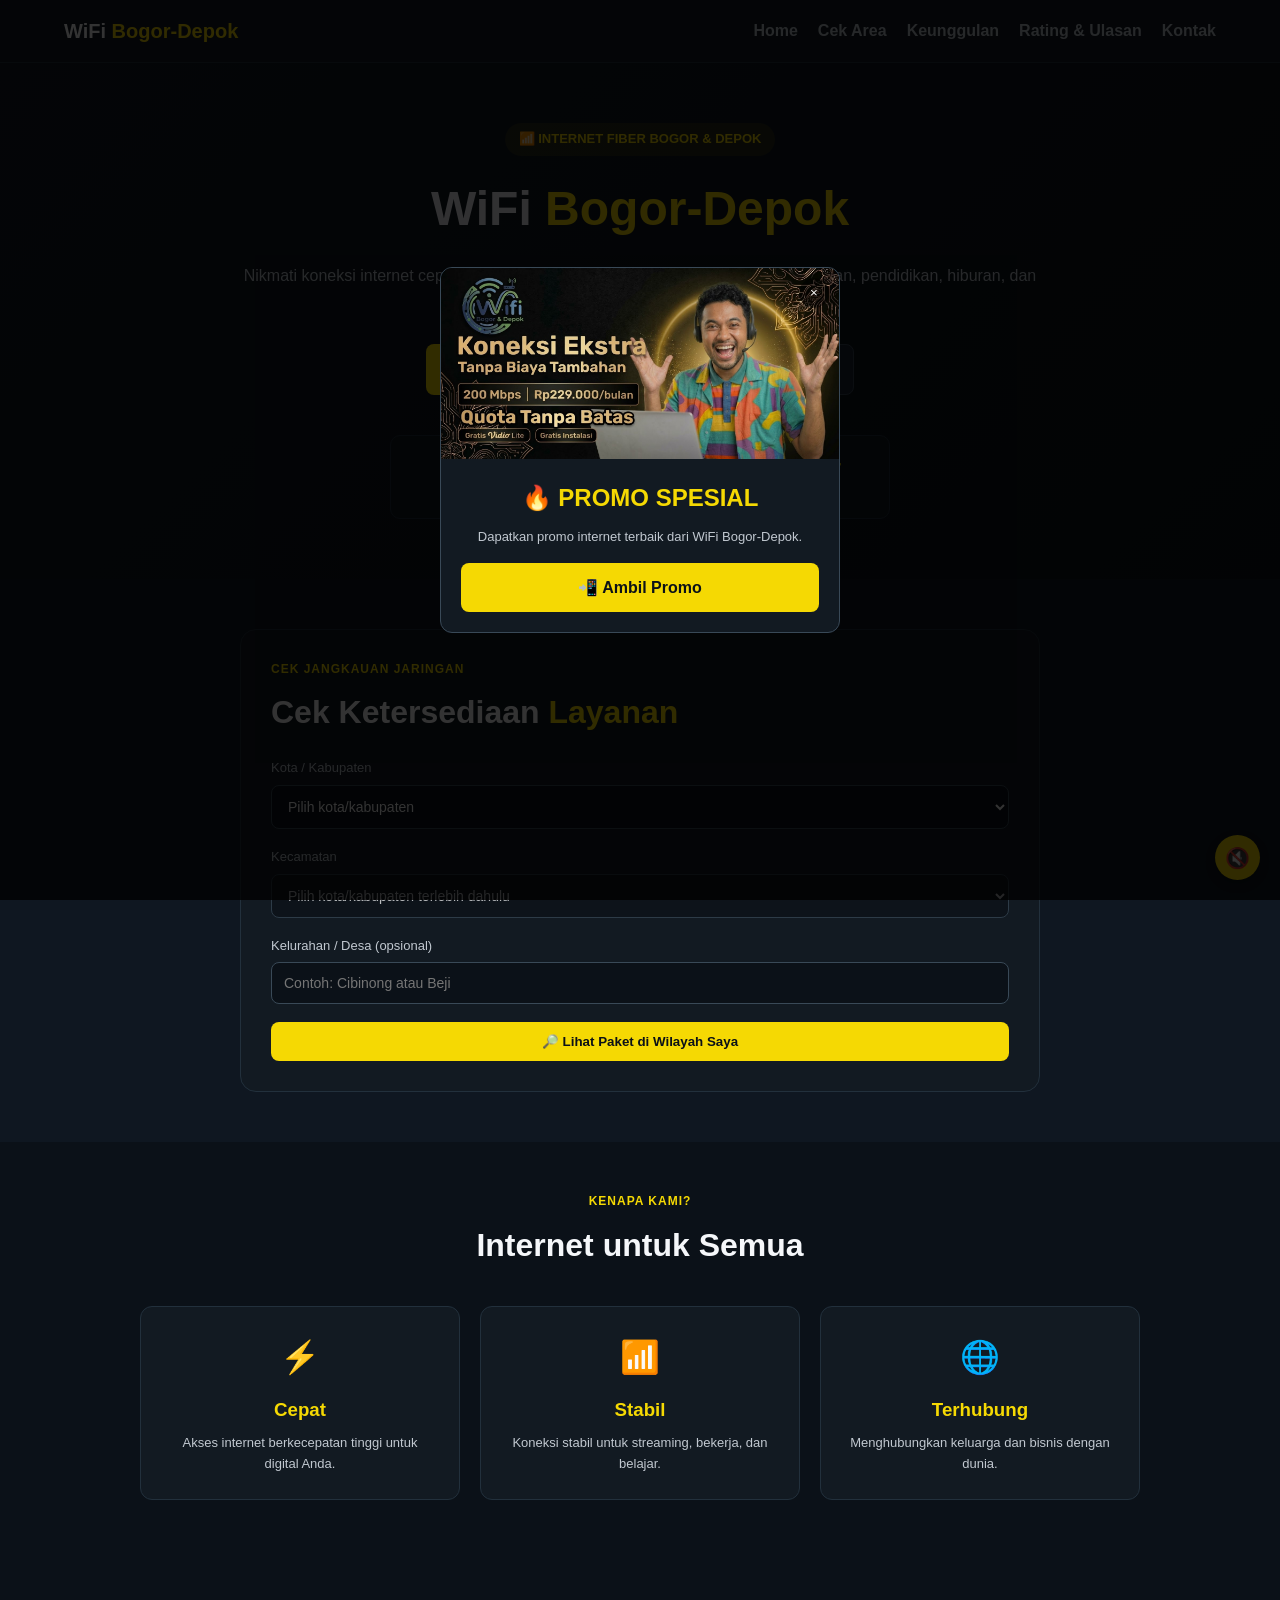
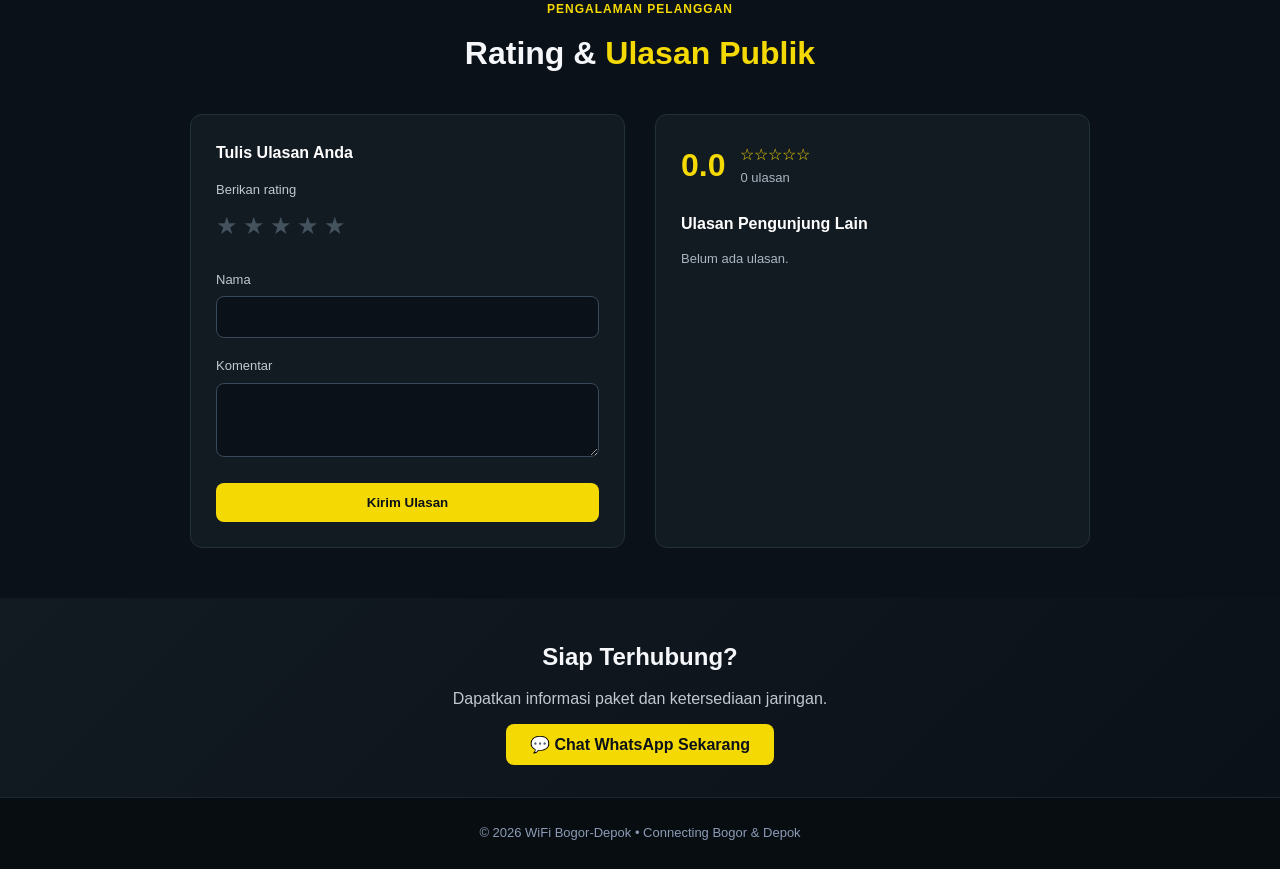
==== commit adfed8a0: "Update" ====
--- a/index.html
+++ b/index.html
@@ -1,722 +1,766 @@
 <!DOCTYPE html>
-
 <html lang="id">
 <head>
 <meta charset="utf-8"/>
 <meta content="width=device-width, initial-scale=1.0" name="viewport"/>
 <title>WiFi Bogor-Depok | Internet Cepat &amp; Stabil</title>
 <meta content="WiFi Bogor-Depok - Internet cepat, stabil dan terjangkau untuk rumah, keluarga dan usaha." name="description"/>
-<link rel="stylesheet" href="./style.css?v=11">
-
-
-
+<style>
+    /* =================================
+       GLOBAL & RESPONSIVE STYLING
+    ================================= */
+    * {
+        box-sizing: border-box;
+        margin: 0;
+        padding: 0;
+    }
+    body {
+        font-family: 'Segoe UI', Tahoma, Geneva, Verdana, sans-serif;
+        background-color: #0b1118;
+        color: #f5f7fa;
+        line-height: 1.6;
+        overflow-x: hidden;
+    }
+    img {
+        max-width: 100%;
+        height: auto;
+    }
+
+    /* Navbar */
+    nav {
+        display: flex;
+        justify-content: space-between;
+        align-items: center;
+        padding: 15px 5%;
+        background: #121a22;
+        position: sticky;
+        top: 0;
+        z-index: 1000;
+        border-bottom: 1px solid #22303c;
+    }
+    .brand {
+        font-size: 20px;
+        font-weight: 800;
+        color: #fff;
+    }
+    .brand span {
+        color: #f5d903;
+    }
+    .menu {
+        display: flex;
+        gap: 20px;
+    }
+    .menu a {
+        color: #c1c8d0;
+        text-decoration: none;
+        font-weight: 600;
+        transition: color 0.3s;
+    }
+    .menu a:hover {
+        color: #f5d903;
+    }
+    .menu-toggle {
+        display: none;
+        background: none;
+        border: none;
+        color: #fff;
+        font-size: 24px;
+        cursor: pointer;
+    }
+
+    /* Hero Section */
+    .hero {
+        padding: 60px 5%;
+        background: linear-gradient(135deg, #121a22 0%, #0b1118 100%);
+        text-align: center;
+    }
+    .hero-container {
+        max-width: 800px;
+        margin: 0 auto;
+    }
+    .badge {
+        display: inline-block;
+        background: rgba(245, 217, 3, 0.1);
+        color: #f5d903;
+        padding: 6px 14px;
+        border-radius: 20px;
+        font-size: 13px;
+        font-weight: 700;
+        margin-bottom: 15px;
+    }
+    .hero h1 {
+        font-size: clamp(28px, 5vw, 48px);
+        margin-bottom: 15px;
+    }
+    .hero h1 span {
+        color: #f5d903;
+    }
+    .hero-description {
+        color: #c1c8d0;
+        font-size: clamp(14px, 2vw, 16px);
+        margin-bottom: 30px;
+    }
+    .buttons {
+        display: flex;
+        justify-content: center;
+        gap: 15px;
+        flex-wrap: wrap;
+        margin-bottom: 40px;
+    }
+    .btn {
+        padding: 12px 24px;
+        border-radius: 8px;
+        font-weight: 700;
+        text-decoration: none;
+        transition: transform 0.2s, opacity 0.2s;
+    }
+    .btn:hover {
+        opacity: 0.9;
+        transform: translateY(-2px);
+    }
+    .btn-primary {
+        background: #f5d903;
+        color: #0b1118;
+    }
+    .btn-secondary {
+        background: #1a2634;
+        color: #fff;
+        border: 1px solid #394957;
+    }
+    .stats {
+        display: grid;
+        grid-template-columns: repeat(auto-fit, minmax(100px, 1fr));
+        gap: 15px;
+        max-width: 500px;
+        margin: 0 auto;
+    }
+    .stat {
+        background: #121a22;
+        padding: 15px;
+        border-radius: 10px;
+        border: 1px solid #22303c;
+    }
+    .stat h3 {
+        color: #f5d903;
+        font-size: 20px;
+    }
+    .stat p {
+        font-size: 12px;
+        color: #c1c8d0;
+    }
+
+    /* Sections General */
+    section {
+        padding: 50px 5%;
+    }
+    .section-title {
+        text-align: center;
+        margin-bottom: 35px;
+    }
+    .section-title .small {
+        color: #f5d903;
+        font-size: 12px;
+        font-weight: 700;
+        letter-spacing: 1px;
+        margin-bottom: 8px;
+    }
+    .section-title h2 {
+        font-size: clamp(22px, 4vw, 32px);
+    }
+
+    /* Area & Form Sections */
+    .area-section {
+        background: #0f1721;
+    }
+    .area-wrap {
+        max-width: 800px;
+        margin: 0 auto;
+        background: #121a22;
+        border: 1px solid #22303c;
+        border-radius: 16px;
+        padding: 30px;
+    }
+    .form-field {
+        margin-bottom: 18px;
+    }
+    .form-field label {
+        display: block;
+        font-size: 13px;
+        margin-bottom: 6px;
+        color: #c1c8d0;
+    }
+    .form-field input, .form-field select, .form-field textarea {
+        width: 100%;
+        padding: 12px;
+        border-radius: 8px;
+        background: #0b1118;
+        border: 1px solid #394957;
+        color: #fff;
+        font-size: 14px;
+    }
+    .area-submit, .review-submit, .poster-btn {
+        width: 100%;
+        padding: 12px;
+        background: #f5d903;
+        color: #0b1118;
+        border: none;
+        border-radius: 8px;
+        font-weight: 700;
+        cursor: pointer;
+        text-align: center;
+        text-decoration: none;
+        display: inline-block;
+    }
+    .area-result {
+        margin-top: 20px;
+        padding: 15px;
+        border-radius: 10px;
+        display: none;
+    }
+
+    /* Features Grid */
+    .feature-grid {
+        display: grid;
+        grid-template-columns: repeat(auto-fit, minmax(240px, 1fr));
+        gap: 20px;
+        max-width: 1000px;
+        margin: 0 auto;
+    }
+    .feature {
+        background: #121a22;
+        padding: 25px;
+        border-radius: 12px;
+        border: 1px solid #22303c;
+        text-align: center;
+    }
+    .feature-icon {
+        font-size: 32px;
+        margin-bottom: 12px;
+    }
+    .feature h3 {
+        margin-bottom: 8px;
+        color: #f5d903;
+    }
+    .feature p {
+        font-size: 13px;
+        color: #c1c8d0;
+    }
+
+    /* Review Layout */
+    .review-wrap {
+        max-width: 900px;
+        margin: 0 auto;
+    }
+    .review-layout {
+        display: grid;
+        grid-template-columns: 1fr 1fr;
+        gap: 30px;
+    }
+    @media (max-width: 768px) {
+        .review-layout {
+            grid-template-columns: 1fr;
+        }
+        .menu {
+            display: none;
+            flex-direction: column;
+            position: absolute;
+            top: 65px;
+            left: 0;
+            width: 100%;
+            background: #121a22;
+            padding: 20px;
+            border-bottom: 1px solid #22303c;
+        }
+        .menu.active {
+            display: flex;
+        }
+        .menu-toggle {
+            display: block;
+        }
+    }
+    .review-form, .review-list-container {
+        background: #121a22;
+        padding: 25px;
+        border-radius: 12px;
+        border: 1px solid #22303c;
+    }
+    .rating-input {
+        display: flex;
+        flex-direction: row-reverse;
+        justify-content: flex-end;
+        gap: 5px;
+    }
+    .rating-input input {
+        display: none;
+    }
+    .rating-input label {
+        font-size: 24px;
+        color: #44525e;
+        cursor: pointer;
+    }
+    .rating-input input:checked ~ label,
+    .rating-input label:hover,
+    .rating-input label:hover ~ label {
+        color: #f5d903;
+    }
+    .review-card {
+        background: #0b1118;
+        padding: 12px;
+        border-radius: 8px;
+        margin-bottom: 12px;
+        border: 1px solid #22303c;
+    }
+    .review-card h4 {
+        color: #f5d903;
+        font-size: 14px;
+    }
+    .review-card .stars-output {
+        color: #f5d903;
+        font-size: 12px;
+    }
+    .review-card p {
+        font-size: 13px;
+        color: #c1c8d0;
+        margin-top: 5px;
+    }
+    .review-summary {
+        display: flex;
+        align-items: center;
+        gap: 15px;
+        margin-bottom: 20px;
+    }
+    .review-score {
+        font-size: 32px;
+        font-weight: 800;
+        color: #f5d903;
+    }
+    .stars {
+        color: #f5d903;
+    }
+
+    /* Popup */
+    .popup-overlay {
+        position: fixed;
+        top: 0; left: 0; width: 100%; height: 100%;
+        background: rgba(0,0,0,0.8);
+        display: flex;
+        justify-content: center;
+        align-items: center;
+        z-index: 2000;
+        opacity: 0;
+        visibility: hidden;
+        transition: opacity 0.3s;
+    }
+    .popup-overlay.show {
+        opacity: 1;
+        visibility: visible;
+    }
+    .popup-box {
+        background: #121a22;
+        width: 90%;
+        max-width: 400px;
+        border-radius: 12px;
+        overflow: hidden;
+        border: 1px solid #394957;
+        position: relative;
+    }
+    .popup-close {
+        position: absolute;
+        top: 10px; right: 10px;
+        background: rgba(0,0,0,0.5);
+        color: #fff;
+        border: none;
+        width: 30px; height: 30px;
+        border-radius: 50%;
+        cursor: pointer;
+        z-index: 10;
+    }
+    .popup-content {
+        padding: 20px;
+        text-align: center;
+    }
+    .popup-content h2 {
+        color: #f5d903;
+        margin-bottom: 10px;
+    }
+    .popup-content p {
+        font-size: 13px;
+        color: #c1c8d0;
+        margin-bottom: 15px;
+    }
+
+    /* Music Button */
+    .music-button {
+        position: fixed;
+        bottom: 20px;
+        right: 20px;
+        background: #f5d903;
+        border: none;
+        width: 45px;
+        height: 45px;
+        border-radius: 50%;
+        cursor: pointer;
+        font-size: 20px;
+        z-index: 1500;
+        box-shadow: 0 4px 10px rgba(0,0,0,0.3);
+    }
+
+    /* Footer */
+    footer {
+        text-align: center;
+        padding: 25px;
+        background: #080d12;
+        color: #8b9bb4;
+        font-size: 13px;
+        border-top: 1px solid #1a2634;
+    }
+</style>
 </head>
 <body>
-<!-- =================================
-         MUSIK WEBSITE
-    ================================= -->
-<audio autoplay="" id="musikWeb" loop="" muted="">
-<source src="v1.mpeg" type="audio/mpeg"/>
+
+    <!-- MUSIK WEBSITE -->
+    <audio autoplay id="musikWeb" loop>
+        <source src="v1.mpeg" type="audio/mpeg"/>
         Browser Anda tidak mendukung audio.
     </audio>
-<!-- Tombol musik -->
-<button aria-label="Matikan Musik" class="music-button" id="musicButton" title="Matikan Musik" type="button">
+
+    <button aria-label="Matikan/Nyalakan Musik" class="music-button" id="musicButton" title="Kontrol Musik" type="button">
         🔊
     </button>
-<!-- =================================
-         POPUP PROMO 3.jpeg
-    ================================= -->
-<div class="popup-overlay" id="promoPopup">
-<div class="popup-box">
-<button class="popup-close" onclick="closePopup()">
-                ×
-            </button>
-<img alt="Promo WiFi Bogor-Depok" class="popup-image" src="11.jpeg"/>
-<div class="popup-content">
-<h2>
-                    🔥 PROMO SPESIAL
-                </h2>
-<p>
-                    Dapatkan promo internet terbaik
-                    dari WiFi Bogor-Depok.
-                </p>
-<a class="poster-btn" href="https://wa.me/6285718561080?text=Halo%20WiFi%20Bogor-Depok%2C%20saya%20ingin%20ambil%20promo%20" rel="noopener noreferrer">
+
+    <!-- POPUP PROMO -->
+    <div class="popup-overlay" id="promoPopup">
+        <div class="popup-box">
+            <button class="popup-close" onclick="closePopup()">×</button>
+            <img alt="Promo WiFi Bogor-Depok" src="11.jpeg" style="width:100%; height:auto; display:block;"/>
+            <div class="popup-content">
+                <h2>🔥 PROMO SPESIAL</h2>
+                <p>Dapatkan promo internet terbaik dari WiFi Bogor-Depok.</p>
+                <a class="poster-btn" href="https://wa.me/6287773037785?text=Halo%20WiFi%20Bogor-Depok%2C%20saya%20ingin%20ambil%20promo%20" rel="noopener noreferrer">
                     📲 Ambil Promo
                 </a>
-</div>
-</div>
-</div>
-<!-- =================================
-         NAVBAR
-    ================================= -->
-<nav>
-<div class="brand">
-
-            WiFi
-            <span>Bogor-Depok</span>
-</div>
-<button aria-expanded="false" aria-label="Buka menu" class="menu-toggle" id="menuToggle">☰</button>
-<div class="menu"><a href="#about">Home</a><a href="#cek-area">Cek Area</a><a href="#keunggulan">Keunggulan</a><a href="#ulasan">Rating &amp; Ulasan</a><a href="#kontak">Kontak</a></div>
-</nav><section class="hero" id="about">
-<div class="hero-container">
-<!-- LOGO -->
-<div class="logo-wrapper">
-<div class="logo-circle"></div>
-</div>
-<!-- TEXT -->
-<div>
-<div class="badge">
-
-                    📶 INTERNET FIBER
-                    BOGOR &amp; DEPOK
-
+            </div>
+        </div>
+    </div>
+
+    <!-- NAVBAR -->
+    <nav>
+        <div class="brand">WiFi <span>Bogor-Depok</span></div>
+        <button aria-expanded="false" aria-label="Buka menu" class="menu-toggle" id="menuToggle">☰</button>
+        <div class="menu">
+            <a href="#about">Home</a>
+            <a href="#cek-area">Cek Area</a>
+            <a href="#keunggulan">Keunggulan</a>
+            <a href="#ulasan">Rating &amp; Ulasan</a>
+            <a href="#kontak">Kontak</a>
+        </div>
+    </nav>
+
+    <!-- HERO -->
+    <section class="hero" id="about">
+        <div class="hero-container">
+            <div class="badge">📶 INTERNET FIBER BOGOR &amp; DEPOK</div>
+            <h1>WiFi <span>Bogor-Depok</span></h1>
+            <p class="hero-description">Nikmati koneksi internet cepat, stabil, dan nyaman untuk kebutuhan rumah, pekerjaan, pendidikan, hiburan, dan bisnis Anda.</p>
+            <div class="buttons">
+                <a class="btn btn-primary" href="#cek-area">📍 Cek Wilayah &amp; Paket</a>
+                <a class="btn btn-secondary" href="https://wa.me/6287773037785?text=Halo%20WiFi%20Bogor-Depok,%20saya%20ingin%20informasi%20paket%20internet." target="_blank">💬 Hubungi Kami</a>
+            </div>
+            <div class="stats">
+                <div class="stat"><h3>200+</h3><p>Mbps</p></div>
+                <div class="stat"><h3>24/7</h3><p>Koneksi</p></div>
+                <div class="stat"><h3>Bogor</h3><p>&amp; Depok</p></div>
+            </div>
+        </div>
+    </section>
+
+    <!-- CEK AREA -->
+    <section class="area-section" id="cek-area">
+        <div class="area-wrap">
+            <div class="section-title" style="text-align:left; margin-bottom:20px;">
+                <div class="small">CEK JANGKAUAN JARINGAN</div>
+                <h2 style="color:#fff">Cek Ketersediaan <span style="color:#f5d903">Layanan</span></h2>
+            </div>
+            <form class="area-form" id="areaForm">
+                <div class="form-field">
+                    <label for="areaCity">Kota / Kabupaten</label>
+                    <select id="areaCity" required>
+                        <option value="">Pilih kota/kabupaten</option>
+                        <option value="Kota Bogor">Kota Bogor</option>
+                        <option value="Kabupaten Bogor">Kabupaten Bogor</option>
+                        <option value="Kota Depok">Kota Depok</option>
+                    </select>
                 </div>
-<h1>
-
-                    WiFi
-                    <span>Bogor-Depok</span>
-</h1>
-<p class="hero-description">
-
-                    Nikmati koneksi internet cepat,
-                    stabil, dan nyaman untuk kebutuhan
-                    rumah, pekerjaan, pendidikan,
-                    hiburan, dan bisnis Anda.
-
-                </p>
-<div class="buttons">
-<a class="btn btn-primary" href="#cek-area">
-                        📍 Cek Wilayah &amp; Paket
-                    </a>
-<a class="btn btn-secondary" href="https://wa.me/6285718561080?text=Halo%20WiFi%20Bogor-Depok,%20saya%20ingin%20informasi%20paket%20internet." target="_blank">
-                        💬 Hubungi Kami
-                    </a>
-</div>
-<div class="stats">
-<div class="stat">
-<h3>
-                            200+
-                        </h3>
-<p>
-                            Mbps
-                        </p>
-</div>
-<div class="stat">
-<h3>
-                            24/7
-                        </h3>
-<p>
-                            Koneksi
-                        </p>
-</div>
-<div class="stat">
-<h3>
-                            Bogor
-                        </h3>
-<p>
-                            &amp; Depok
-                        </p>
-</div>
-</div>
-</div>
-</div>
-</section><section class="area-section" id="cek-area">
-<div class="area-wrap area-panel">
-<div class="area-copy">
-<div class="section-title" style="text-align:left;margin-bottom:20px">
-<div class="small">CEK JANGKAUAN JARINGAN</div>
-<h2 style="color:#fff">Cek Ketersediaan <span style="color:#f5d903">Layanan</span></h2>
-</div>
-<p>Pilih kota/kabupaten dan kecamatan domisili terlebih dahulu. Setelah wilayah dipilih dan tombol ditekan, pilihan paket akan ditampilkan. Selanjutnya, pilih “Langganan Sekarang” untuk mengisi form pendaftaran.</p>
-<p style="margin-top:14px;color:#f5d903;font-weight:700">📍 Bogor • Kabupaten Bogor • Depok</p>
-</div>
-<form class="area-form" id="areaForm">
-<div class="form-field">
-<label for="areaCity">Kota / Kabupaten</label>
-<select id="areaCity" required="">
-<option value="">Pilih kota/kabupaten</option>
-<option value="Kota Bogor">Kota Bogor</option>
-<option value="Kabupaten Bogor">Kabupaten Bogor</option>
-<option value="Kota Depok">Kota Depok</option>
-</select>
-</div>
-<div class="form-field">
-<label for="areaDistrict">Kecamatan</label>
-<select disabled="" id="areaDistrict" required="">
-<option value="">Pilih kota/kabupaten terlebih dahulu</option>
-</select>
-</div>
-<div class="form-field">
-<label for="areaVillage">Kelurahan / Desa (opsional)</label>
-<input id="areaVillage" maxlength="80" placeholder="Contoh: Cibinong atau Beji" type="text"/>
-</div>
-<div class="form-field">
-<label for="areaAddress">Alamat / patokan (opsional)</label>
-<input id="areaAddress" maxlength="160" placeholder="Nama jalan, perumahan, atau patokan" type="text"/>
-</div>
-<button class="area-submit" type="submit">🔎 Lihat Paket di Wilayah Saya</button>
-<div aria-live="polite" class="area-result" id="areaResult" role="status"></div>
-<p class="area-note">Pilih kota dan kecamatan untuk melihat paket yang tersedia. Untuk wilayah tanpa paket, silakan hubungi admin.</p>
-</form>
-</div>
-</section><section class="area-section" id="pendaftaran" style="display:none">
-<div class="area-wrap" style="max-width:760px">
-<div class="section-title">
-<div class="small">PENDAFTARAN PELANGGAN</div>
-<h2 style="color:#fff">Form <span style="color:#f5d903">Pendaftaran</span></h2>
-<p>Lengkapi data berikut untuk melanjutkan permohonan pemasangan WiFi.</p>
-</div>
-<form class="area-form" id="registrationForm">
-<div class="form-field"><label for="regName">Nama lengkap</label><input autocomplete="name" id="regName" maxlength="100" placeholder="Masukkan nama lengkap" required="" type="text"/></div>
-<div class="form-field"><label for="regPhone">Nomor WhatsApp aktif</label><input autocomplete="tel" id="regPhone" maxlength="20" placeholder="Contoh: 08xxxxxxxxxx" required="" type="tel"/></div>
-<div class="form-field"><label for="regCity">Kota / Kabupaten</label><input id="regCity" readonly="" required="" type="text"/></div>
-<div class="form-field"><label for="regDistrict">Kecamatan</label><input id="regDistrict" readonly="" required="" type="text"/></div>
-<div class="form-field"><label for="regVillage">Kelurahan / Desa</label><input id="regVillage" maxlength="80" placeholder="Masukkan kelurahan/desa" type="text"/></div>
-<div class="form-field"><label for="regAddress">Alamat lengkap / patokan</label><textarea id="regAddress" maxlength="300" placeholder="Nama jalan, nomor rumah, perumahan, RT/RW, dan patokan" required=""></textarea></div>
-<div class="form-field"><label for="regPackage">Paket yang dipilih</label><select id="regPackage" required=""><option value="">Pilih paket</option><option value="Mini 30 (Internet Only)">Mini 30 (Internet Only)</option><option value="Streaming 200">Streaming 200</option><option value="Streaming 250">Streaming 250</option><option value="Streaming 300">Streaming 300</option><option value="Streaming 400">Streaming 400</option><option value="Streaming 500">Streaming 500</option></select></div>
-<div class="form-field"><label for="regDuration">Pilihan masa berlangganan</label><select id="regDuration" required><option value="">Pilih masa berlangganan</option><option value="3 bulan">3 bulan</option><option value="6 bulan">6 bulan</option><option value="9 bulan">9 bulan</option><option value="12 bulan">12 bulan</option></select></div>
-<div class="form-field"><label for="regNotes">Catatan tambahan (opsional)</label><textarea id="regNotes" maxlength="300" placeholder="Informasi tambahan untuk tim pemasangan"></textarea></div>
-<button class="area-submit" type="submit">💬 Kirim Pendaftaran via WhatsApp</button>
-</form>
-</div>
-</section><section class="features" id="keunggulan">
-<div class="section-title">
-<div class="small">
-                KENAPA KAMI?
+                <div class="form-field">
+                    <label for="areaDistrict">Kecamatan</label>
+                    <select disabled id="areaDistrict" required>
+                        <option value="">Pilih kota/kabupaten terlebih dahulu</option>
+                    </select>
+                </div>
+                <div class="form-field">
+                    <label for="areaVillage">Kelurahan / Desa (opsional)</label>
+                    <input id="areaVillage" maxlength="80" placeholder="Contoh: Cibinong atau Beji" type="text"/>
+                </div>
+                <button class="area-submit" type="submit">🔎 Lihat Paket di Wilayah Saya</button>
+                <div aria-live="polite" class="area-result" id="areaResult" role="status"></div>
+            </form>
+        </div>
+    </section>
+
+    <!-- FORM PENDAFTARAN -->
+    <section class="area-section" id="pendaftaran" style="display:none">
+        <div class="area-wrap" style="max-width:760px">
+            <div class="section-title">
+                <div class="small">PENDAFTARAN PELANGGAN</div>
+                <h2 style="color:#fff">Form <span style="color:#f5d903">Pendaftaran</span></h2>
             </div>
-<h2>
-                Internet untuk
-                <span>Semua</span>
-</h2>
-<p>
-                Dirancang untuk mendukung
-                aktivitas digital Anda.
-            </p>
-</div>
-<div class="feature-grid">
-<div class="feature">
-<div class="feature-icon">
-                    ⚡
+            <form class="area-form" id="registrationForm">
+                <div class="form-field"><label for="regName">Nama lengkap</label><input id="regName" required type="text"/></div>
+                <div class="form-field"><label for="regPhone">Nomor WhatsApp aktif</label><input id="regPhone" required type="tel"/></div>
+                <div class="form-field"><label for="regCity">Kota / Kabupaten</label><input id="regCity" readonly type="text"/></div>
+                <div class="form-field"><label for="regDistrict">Kecamatan</label><input id="regDistrict" readonly type="text"/></div>
+                <div class="form-field"><label for="regPackage">Paket yang dipilih</label><input id="regPackage" readonly type="text"/></div>
+                <div class="form-field">
+                    <label for="regDuration">Pilihan masa berlangganan</label>
+                    <select id="regDuration" required>
+                        <option value="">Pilih masa berlangganan</option>
+                        <option value="1 bulan">1 bulan</option>
+                        <option value="3 bulan">3 bulan</option>
+                        <option value="6 bulan">6 bulan</option>
+                        <option value="12 bulan">12 bulan</option>
+                    </select>
                 </div>
-<h3>
-                    Cepat
-                </h3>
-<p>
-                    Nikmati akses internet
-                    dengan kecepatan tinggi
-                    untuk berbagai kebutuhan
-                    digital.
-                </p>
-</div>
-<div class="feature">
-<div class="feature-icon">
-                    📶
+                <button class="area-submit" type="submit">💬 Kirim Pendaftaran via WhatsApp</button>
+            </form>
+        </div>
+    </section>
+
+    <!-- KEUNGGULAN -->
+    <section class="features" id="keunggulan">
+        <div class="section-title">
+            <div class="small">KENAPA KAMI?</div>
+            <h2>Internet untuk <span>Semua</span></h2>
+        </div>
+        <div class="feature-grid">
+            <div class="feature"><div class="feature-icon">⚡</div><h3>Cepat</h3><p>Akses internet berkecepatan tinggi untuk digital Anda.</p></div>
+            <div class="feature"><div class="feature-icon">📶</div><h3>Stabil</h3><p>Koneksi stabil untuk streaming, bekerja, dan belajar.</p></div>
+            <div class="feature"><div class="feature-icon">🌐</div><h3>Terhubung</h3><p>Menghubungkan keluarga dan bisnis dengan dunia.</p></div>
+        </div>
+    </section>
+
+    <!-- RATING & ULASAN -->
+    <section class="review-section" id="ulasan">
+        <div class="review-wrap">
+            <div class="section-title">
+                <div class="small">PENGALAMAN PELANGGAN</div>
+                <h2>Rating &amp; <span style="color:#f5d903">Ulasan Publik</span></h2>
+            </div>
+            <div class="review-layout">
+                <form class="review-form" id="reviewForm">
+                    <h3 style="color:#fff; margin-bottom:15px; font-size:16px;">Tulis Ulasan Anda</h3>
+                    <div class="form-field">
+                        <label>Berikan rating</label>
+                        <div class="rating-input">
+                            <input id="rate5" name="rating" required type="radio" value="5"/><label for="rate5" title="5 bintang">★</label>
+                            <input id="rate4" name="rating" type="radio" value="4"/><label for="rate4" title="4 bintang">★</label>
+                            <input id="rate3" name="rating" type="radio" value="3"/><label for="rate3" title="3 bintang">★</label>
+                            <input id="rate2" name="rating" type="radio" value="2"/><label for="rate2" title="2 bintang">★</label>
+                            <input id="rate1" name="rating" type="radio" value="1"/><label for="rate1" title="1 bintang">★</label>
+                        </div>
+                    </div>
+                    <div class="form-field"><label for="reviewName">Nama</label><input id="reviewName" maxlength="50" required type="text"/></div>
+                    <div class="form-field"><label for="reviewComment">Komentar</label><textarea id="reviewComment" maxlength="600" required rows="3"></textarea></div>
+                    <button class="review-submit" type="submit">Kirim Ulasan</button>
+                </form>
+                
+                <div class="review-list-container">
+                    <div class="review-summary">
+                        <div class="review-score" id="averageRating">0.0</div>
+                        <div>
+                            <div class="stars" id="averageStars">☆☆☆☆☆</div>
+                            <div id="reviewCount" style="font-size:13px; color:#aab6c1;">0 ulasan</div>
+                        </div>
+                    </div>
+                    <h3 style="color:#fff; margin-bottom:12px; font-size:16px;">Ulasan Pengunjung Lain</h3>
+                    <div id="reviewList" style="max-height: 300px; overflow-y: auto;">
+                        <div style="font-size:13px; color:#aab6c1;">Belum ada ulasan.</div>
+                    </div>
                 </div>
-<h3>
-                    Stabil
-                </h3>
-<p>
-                    Koneksi stabil untuk
-                    streaming, bekerja,
-                    belajar dan bermain.
-                </p>
-</div>
-<div class="feature">
-<div class="feature-icon">
-                    🌐
-                </div>
-<h3>
-                    Terhubung
-                </h3>
-<p>
-                    Menghubungkan keluarga,
-                    pekerjaan dan bisnis
-                    dengan dunia digital.
-                </p>
-</div>
-</div>
-</section><section class="review-section" id="ulasan">
-<div class="review-wrap">
-<div class="review-heading">
-<div class="small">PENGALAMAN PELANGGAN</div>
-<h2>Rating &amp; <span style="color:#f5d903">Ulasan</span></h2>
-<p>Bagikan pengalaman Anda menggunakan WiFi Bogor-Depok agar calon pelanggan lain bisa mendapatkan gambaran yang lebih baik.</p>
-<div class="review-summary">
-<div class="review-score" id="averageRating">—</div>
-<div style="text-align:left"><div class="stars" id="averageStars">☆☆☆☆☆</div><div id="reviewCount" style="font-size:13px;color:#aab6c1">Belum ada ulasan</div></div>
-</div>
-</div>
-<div class="review-layout">
-<form class="review-form" id="reviewForm">
-<h3 style="color:#fff;margin-bottom:20px">Tulis Ulasan Anda</h3>
-<div class="form-field">
-<label>Berikan rating</label>
-<div aria-label="Pilih rating dari 1 sampai 5" class="rating-input">
-<input id="rate5" name="rating" required="" type="radio" value="5"/><label for="rate5" title="5 bintang">★</label>
-<input id="rate4" name="rating" type="radio" value="4"/><label for="rate4" title="4 bintang">★</label>
-<input id="rate3" name="rating" type="radio" value="3"/><label for="rate3" title="3 bintang">★</label>
-<input id="rate2" name="rating" type="radio" value="2"/><label for="rate2" title="2 bintang">★</label>
-<input id="rate1" name="rating" type="radio" value="1"/><label for="rate1" title="1 bintang">★</label>
-</div>
-</div>
-<div class="form-field"><label for="reviewName">Nama</label><input id="reviewName" maxlength="50" placeholder="Nama Anda" required="" type="text"/></div>
-<div class="form-field"><label for="reviewArea">Wilayah (opsional)</label><input id="reviewArea" maxlength="80" placeholder="Contoh: Cibinong, Kabupaten Bogor" type="text"/></div>
-<div class="form-field"><label for="reviewComment">Komentar</label><textarea id="reviewComment" maxlength="600" placeholder="Ceritakan pengalaman Anda..." required=""></textarea></div>
-<button class="review-submit" type="submit">Kirim Ulasan</button>
-<p class="review-warning">Ulasan dikirim ke server agar dapat dilihat pengunjung dari perangkat lain.</p>
-</form>
-<div>
-<h3 style="color:#fff;margin:0 0 16px">Ulasan Pelanggan</h3>
-<div class="review-list" id="reviewList"><div class="empty-reviews">Belum ada ulasan. Jadilah yang pertama memberikan rating dan komentar!</div></div>
-</div>
-</div>
-</div>
-</section><section class="cta" id="kontak">
-<h2>
-            Siap Terhubung?
-        </h2>
-<p>
-            Dapatkan informasi paket dan
-            ketersediaan jaringan
-            WiFi Bogor-Depok.
-        </p>
-<a class="btn" href="https://wa.me/6285718561080?text=Halo%20WiFi%20Bogor-Depok,%20saya%20ingin%20informasi%20berlangganan." target="_blank">
-            💬 Chat WhatsApp Sekarang
-        </a>
-</section>
-<!-- =================================
-         HERO
-    ================================= -->
-
-<!-- FORM PENDAFTARAN LANGGANAN -->
-
-<!-- =================================
-         KEUNGGULAN
-    ================================= -->
-
-<!-- =================================
-         KONTAK
-    ================================= -->
-<!-- CEK KETERSEDIAAN AREA -->
-
-<!-- RATING DAN KOMENTAR PELANGGAN -->
-
-
-<!-- =================================
-         FOOTER
-    ================================= -->
-<footer>
-
-        © 2026 WiFi Bogor-Depok
-        • Connecting Bogor &amp; Depok
-
+            </div>
+        </div>
+    </section>
+
+    <!-- KONTAK & FOOTER -->
+    <section class="hero" id="kontak" style="padding: 40px 5%;">
+        <h2>Siap Terhubung?</h2>
+        <p style="color:#c1c8d0; margin: 10px 0 20px;">Dapatkan informasi paket dan ketersediaan jaringan.</p>
+        <a class="btn btn-primary" href="https://wa.me/6287773037785?text=Halo%20WiFi%20Bogor-Depok,%20saya%20ingin%20informasi%20berlangganan." target="_blank">💬 Chat WhatsApp Sekarang</a>
+    </section>
+
+    <footer>
+        © 2026 WiFi Bogor-Depok • Connecting Bogor &amp; Depok
     </footer>
-<!-- =================================
-         JAVASCRIPT POPUP
-    ================================= -->
-<script>
-
-
-
-        /* MENU HP */
+
+    <!-- JAVASCRIPT -->
+    <script>
+        /* Menu Toggle HP */
         const menuToggle = document.getElementById("menuToggle");
         const menu = document.querySelector(".menu");
         if (menuToggle && menu) {
-            menuToggle.addEventListener("click", function () {
-                const opened = menu.classList.toggle("active");
-                menuToggle.setAttribute("aria-expanded", opened ? "true" : "false");
-                menuToggle.innerHTML = opened ? "✕" : "☰";
-            });
-            menu.querySelectorAll("a").forEach(function (link) {
-                link.addEventListener("click", function () {
-                    menu.classList.remove("active");
-                    menuToggle.setAttribute("aria-expanded", "false");
-                    menuToggle.innerHTML = "☰";
-                });
-            });
+            menuToggle.addEventListener("click", () => menu.classList.toggle("active"));
         }
 
-        /* =================================
-           KONTROL MUSIK
-        ================================= */
-
+        /* Kontrol Musik & Autoplay Langsung */
         const musik = document.getElementById("musikWeb");
         const tombolMusik = document.getElementById("musicButton");
-
-        if (musik && tombolMusik) {
-
-            // Coba nyalakan musik otomatis saat halaman dibuka.
-            // Browser dapat memblokir autoplay bersuara.
-            musik.muted = true;
-            musik.play().then(function () {
-                musik.muted = false;
+        
+        window.addEventListener("DOMContentLoaded", () => {
+            if (musik) {
+                musik.play().then(() => {
+                    tombolMusik.innerHTML = "🔊";
+                }).catch(() => {
+                    // Ter Terblokir browser, aktifkan via interaksi pertama
+                    tombolMusik.innerHTML = "🔇";
+                    document.body.addEventListener("click", () => {
+                        musik.play();
+                        tombolMusik.innerHTML = "🔊";
+                    }, { once: true });
+                });
+            }
+        });
+
+        tombolMusik.addEventListener("click", () => {
+            if (musik.paused) {
+                musik.play();
                 tombolMusik.innerHTML = "🔊";
-                tombolMusik.title = "Matikan Musik";
-                tombolMusik.setAttribute("aria-label", "Matikan Musik");
-            }).catch(function () {
+            } else {
+                musik.pause();
                 tombolMusik.innerHTML = "🔇";
-                tombolMusik.title = "Nyalakan Musik";
-                tombolMusik.setAttribute("aria-label", "Nyalakan Musik");
-            });
-
-            tombolMusik.addEventListener("click", function () {
-                if (musik.paused) {
-                    musik.muted = false;
-                    musik.play().then(function () {
-                        tombolMusik.innerHTML = "🔊";
-                        tombolMusik.title = "Matikan Musik";
-                        tombolMusik.setAttribute("aria-label", "Matikan Musik");
-                    });
-                } else {
-                    musik.pause();
-                    tombolMusik.innerHTML = "🔇";
-                    tombolMusik.title = "Nyalakan Musik";
-                    tombolMusik.setAttribute("aria-label", "Nyalakan Musik");
-                }
-            });
+            }
+        });
+
+        /* Popup Promo */
+        window.addEventListener("load", () => {
+            setTimeout(() => {
+                const popup = document.getElementById("promoPopup");
+                if (popup) popup.classList.add("show");
+            }, 500);
+        });
+        function closePopup() {
+            document.getElementById("promoPopup").classList.remove("show");
         }
 
-        /* Popup otomatis muncul saat website dibuka */
-
-        window.addEventListener(
-            "load",
-            function() {
-
-                setTimeout(
-                    function() {
-
-                        const popup =
-                            document.getElementById(
-                                "promoPopup"
-                            );
-
-                        if (popup) {
-
-                            popup.classList.add(
-                                "show"
-                            );
-
-                        }
-
-                    },
-                    500
-                );
-
-            }
-        );
-
-
-        /* Tutup popup */
-
-        function closePopup() {
-
-            const popup =
-                document.getElementById(
-                    "promoPopup"
-                );
-
-            if (popup) {
-
-                popup.classList.remove(
-                    "show"
-                );
-
-            }
-
-        }
-
-
-        /* Klik area luar popup */
-
-        document.addEventListener(
-            "click",
-            function(event) {
-
-                const popup =
-                    document.getElementById(
-                        "promoPopup"
-                    );
-
-                if (
-                    popup &&
-                    event.target === popup
-                ) {
-
-                    closePopup();
-
-                }
-
-            }
-        );
-
-
-        /* Tekan ESC untuk menutup */
-
-        document.addEventListener(
-            "keydown",
-            function(event) {
-
-                if (
-                    event.key === "Escape"
-                ) {
-
-                    closePopup();
-
-                }
-
-            }
-        );
-
-
-
-        /* CEK WILAYAH: daftar kecamatan untuk pilihan pengguna */
+        /* Data Area & Paket */
         const areaOptions = {
             "Kota Bogor": ["Bogor Barat", "Bogor Selatan", "Bogor Tengah", "Bogor Timur", "Bogor Utara", "Tanah Sareal"],
-            "Kabupaten Bogor": ["Babakan Madang", "Bojonggede", "Caringin", "Cariu", "Ciampea", "Ciawi", "Cibinong", "Cibungbulang", "Cigombong", "Cigudeg", "Cijeruk", "Cileungsi", "Ciomas", "Cisarua", "Ciseeng", "Citeureup", "Dramaga", "Gunung Putri", "Gunung Sindur", "Jasinga", "Jonggol", "Kemang", "Klapanunggal", "Leuwiliang", "Leuwisadeng", "Megamendung", "Nanggung", "Pamijahan", "Parung", "Parung Panjang", "Ranca Bungur", "Rumpin", "Sukajaya", "Sukamakmur", "Sukaraja", "Tajurhalang", "Tamansari", "Tanjungsari", "Tenjo", "Tenjolaya"],
-            "Kota Depok": ["Beji", "Bojongsari", "Cilodong", "Cimanggis", "Cinere", "Cipayung", "Limo", "Pancoran Mas", "Sawangan", "Sukmajaya", "Tapos"]
+            "Kabupaten Bogor": ["Babakan Madang", "Bojonggede", "Cibinong", "Cileungsi", "Gunung Putri", "Sukaraja"],
+            "Kota Depok": ["Beji", "Cimanggis", "Cinere", "Pancoran Mas", "Sukmajaya"]
         };
         const areaCity = document.getElementById('areaCity');
         const areaDistrict = document.getElementById('areaDistrict');
-        if (areaCity && areaDistrict) {
-            areaCity.addEventListener('change', function () {
-                areaDistrict.innerHTML = '';
-                const first = document.createElement('option');
-                first.value = '';
-                first.textContent = this.value ? 'Pilih kecamatan' : 'Pilih kota/kabupaten terlebih dahulu';
-                areaDistrict.appendChild(first);
-                (areaOptions[this.value] || []).forEach(function (district) {
-                    const option = document.createElement('option');
-                    option.value = district;
-                    option.textContent = district;
-                    areaDistrict.appendChild(option);
-                });
-                areaDistrict.disabled = !this.value;
+        
+        areaCity.addEventListener('change', function () {
+            areaDistrict.innerHTML = '<option value="">Pilih kecamatan</option>';
+            (areaOptions[this.value] || []).forEach(district => {
+                const opt = document.createElement('option');
+                opt.value = district;
+                opt.textContent = district;
+                areaDistrict.appendChild(opt);
             });
-        }
-        /* CEK PAKET BERDASARKAN WILAYAH — data dapat disesuaikan admin */
-        const areaForm = document.getElementById('areaForm');
-        const areaPackageData = {
-            "default": [0, 1, 2, 3, 4, 5],
-            "Limo": [], "Nanggung": [], "Sukajaya": [], "Jasinga": [],
-            "Megamendung": [], "Cigudeg": [], "Tanjungsari": []
-        };
-        const packageImageFiles = {
-            0: '001.jpeg', 1: '01.jpeg', 2: '02.jpeg', 3: '03.jpeg', 4: '04.jpeg', 5: '05.jpeg'
-        };
-        const packageNames = {
-            0: 'Mini 30 (Internet Only)',
-            1: 'Streaming 200',
-            2: 'Streaming 250',
-            3: 'Streaming 300',
-            4: 'Streaming 400',
-            5: 'Streaming 500'
-        };
-        const durationOptions = ['3 bulan', '6 bulan', '9 bulan', '12 bulan'];
-        if (areaForm) areaForm.addEventListener('submit', function (event) {
-            event.preventDefault();
+            areaDistrict.disabled = !this.value;
+        });
+
+        const packageNames = { 0: 'Mini 30', 1: 'Streaming 200', 2: 'Streaming 250', 3: 'Streaming 300' };
+        
+        document.getElementById('areaForm').addEventListener('submit', function (e) {
+            e.preventDefault();
             const city = areaCity.value;
             const district = areaDistrict.value;
-            const village = document.getElementById('areaVillage').value.trim();
             if (!city || !district) return;
 
-            // Pilihan paket hanya ditampilkan di kolom Daftar WiFi setelah domisili dipilih.
             const result = document.getElementById('areaResult');
-            const configuredPackages = areaPackageData[district];
-            const packageIds = Array.isArray(configuredPackages) ? configuredPackages : areaPackageData.default;
-            const isAreaConfigured = Array.isArray(configuredPackages);
-            result.innerHTML = '';
             result.style.display = 'block';
-            result.style.background = '#121a22';
-            result.style.borderColor = '#394957';
-            result.style.color = '#f5f7fa';
-
-            const heading = document.createElement('h3');
-            heading.style.cssText = 'margin:0 0 8px;color:#f5d903;font-size:20px';
-            heading.textContent = 'Daftar WiFi';
-            const location = document.createElement('p');
-            location.style.cssText = 'margin:0 0 14px;color:#c1c8d0';
-            location.textContent = district + ', ' + city + (village ? ' — ' + village : '');
-            result.append(heading, location);
-
-            if (!packageIds.length) {
-                const empty = document.createElement('p');
-                empty.style.cssText = 'margin:0 0 10px;color:#c1c8d0';
-                empty.textContent = 'Paket belum tersedia untuk wilayah ini. Anda dapat menghubungi admin untuk menanyakan ketersediaan jaringan.';
-                result.appendChild(empty);
-
-                const waText = 'Halo WiFi Bogor-Depok, saya ingin menanyakan apakah paket WiFi sudah tersedia di wilayah yang saya cari.\nKota/Kabupaten: ' + city + '\nKecamatan: ' + district + (village ? '\nKelurahan/Desa: ' + village : '') + '\nMohon informasi ketersediaan jaringan dan paket di wilayah tersebut. Terima kasih.';
-                const waUrl = 'https://wa.me/6285718561080?text=' + encodeURIComponent(waText);
-                const waButton = document.createElement('a');
-                waButton.href = waUrl;
-                waButton.target = '_blank';
-                waButton.rel = 'noopener noreferrer';
-                waButton.className = 'poster-btn';
-                waButton.textContent = '💬 Hubungi Admin via WhatsApp';
-                waButton.style.cssText = 'display:inline-block;margin-top:10px';
-                result.appendChild(waButton);
-
-                // Pengunjung membuka WhatsApp melalui tombol agar pengalihan tidak terjadi tanpa pilihan.
+            result.style.background = '#0b1118';
+            result.innerHTML = `<h3 style="color:#f5d903; margin-bottom:10px;">Paket Tersedia di ${district}, ${city}</h3>` +
+                `<div style="display:grid; grid-template-columns:repeat(auto-fit,minmax(140px,1fr)); gap:10px;">` +
+                Object.keys(packageNames).map(id => `
+                    <div style="background:#121a22; padding:12px; border-radius:8px; border:1px solid #394957; text-align:center;">
+                        <strong>${packageNames[id]}</strong>
+                        <button type="button" class="poster-btn" style="margin-top:8px; padding:6px; font-size:12px;" onclick="selectPackage('${packageNames[id]}', '${city}', '${district}')">Pilih</button>
+                    </div>`).join('') + `</div>`;
+        });
+
+        function selectPackage(pkg, city, district) {
+            document.getElementById('regCity').value = city;
+            document.getElementById('regDistrict').value = district;
+            document.getElementById('regPackage').value = pkg;
+            const regSec = document.getElementById('pendaftaran');
+            regSec.style.display = 'block';
+            regSec.scrollIntoView({ behavior: 'smooth' });
+        }
+
+        document.getElementById('registrationForm').addEventListener('submit', function(e) {
+            e.preventDefault();
+            const text = `Halo WiFi Bogor-Depok, saya ingin mendaftar.\nNama: ${document.getElementById('regName').value}\nNo WA: ${document.getElementById('regPhone').value}\nWilayah: ${document.getElementById('regDistrict').value}, ${document.getElementById('regCity').value}\nPaket: ${document.getElementById('regPackage').value}\nDurasi: ${document.getElementById('regDuration').value}`;
+            window.location.href = `https://wa.me/6287773037785?text=${encodeURIComponent(text)}`;
+        });
+
+        /* Public LocalStorage Reviews */
+        function loadReviews() {
+            const reviews = JSON.parse(localStorage.getItem('wifi_reviews') || '[]');
+            const listEl = document.getElementById('reviewList');
+            const countEl = document.getElementById('reviewCount');
+            const avgEl = document.getElementById('averageRating');
+            const starsEl = document.getElementById('averageStars');
+
+            if (reviews.length === 0) {
+                listEl.innerHTML = '<div style="font-size:13px; color:#aab6c1;">Belum ada ulasan.</div>';
+                avgEl.textContent = '0.0';
+                starsEl.textContent = '☆☆☆☆☆';
+                countEl.textContent = '0 ulasan';
                 return;
             }
 
-            const note = document.createElement('p');
-            note.style.cssText = 'margin:0 0 16px;font-size:12px;color:#c1c8d0';
-            note.textContent = isAreaConfigured
-                ? 'Paket berikut tersedia untuk kecamatan yang dipilih.'
-                : 'Semua 6 paket tersedia untuk kecamatan ini. Silakan pilih paket yang sesuai kebutuhan Anda.';
-            result.appendChild(note);
-
-            const grid = document.createElement('div');
-            grid.style.cssText = 'display:grid;grid-template-columns:repeat(auto-fit,minmax(130px,1fr));gap:12px';
-            packageIds.forEach(function (id) {
-                const card = document.createElement('div');
-                card.style.cssText = 'background:#080d12;border:1px solid #394957;border-radius:12px;padding:10px;overflow:hidden';
-                const img = document.createElement('img');
-                img.src = packageImageFiles[id];
-                img.alt = packageNames[id];
-                img.loading = 'lazy';
-                img.style.cssText = 'display:block;width:100%;height:auto;max-height:170px;object-fit:contain;border-radius:8px';
-                const label = document.createElement('div');
-                label.style.cssText = 'margin-top:8px;text-align:center;font-weight:800;color:#f5d903';
-                label.textContent = packageNames[id];
-                const durationLabel = document.createElement('label');
-                durationLabel.textContent = 'Masa berlangganan';
-                durationLabel.style.cssText = 'display:block;margin-top:10px;font-size:12px;color:#c1c8d0';
-                const durationSelect = document.createElement('select');
-                durationSelect.className = 'package-duration';
-                durationSelect.setAttribute('aria-label', 'Masa berlangganan ' + packageNames[id]);
-                durationSelect.style.cssText = 'display:block;width:100%;margin-top:5px;padding:9px;border-radius:8px;background:#101820;color:#fff;border:1px solid #394957';
-                const durationPlaceholder = document.createElement('option');
-                durationPlaceholder.value = '';
-                durationPlaceholder.textContent = 'Pilih durasi';
-                durationSelect.appendChild(durationPlaceholder);
-                durationOptions.forEach(function (duration) {
-                    const option = document.createElement('option');
-                    option.value = duration;
-                    option.textContent = duration;
-                    durationSelect.appendChild(option);
-                });
-                const subscribe = document.createElement('button');
-                subscribe.type = 'button';
-                subscribe.className = 'poster-btn subscribe-btn';
-                subscribe.setAttribute('data-package', String(id));
-                subscribe.textContent = '💬 Langganan Sekarang';
-                subscribe.style.cssText = 'display:block;width:100%;margin-top:10px;border:0;cursor:pointer;font-size:12px';
-                card.append(img, label, durationLabel, durationSelect, subscribe);
-                grid.appendChild(card);
-            });
-            result.appendChild(grid);
-            setTimeout(function () {
-                result.scrollIntoView({ behavior: 'smooth', block: 'nearest' });
-            }, 100);
+            let totalScore = 0;
+            listEl.innerHTML = reviews.map(r => {
+                totalScore += r.score;
+                return `<div class="review-card">
+                    <div style="display:flex; justify-content:space-between;">
+                        <h4>${r.name}</h4>
+                        <span class="stars-output">${'★'.repeat(r.score)}</span>
+                    </div>
+                    <p>${r.comment}</p>
+                </div>`;
+            }).join('');
+
+            const avg = (totalScore / reviews.length).toFixed(1);
+            avgEl.textContent = avg;
+            countEl.textContent = `${reviews.length} ulasan`;
+            starsEl.textContent = '★'.repeat(Math.round(avg)) + '☆'.repeat(5 - Math.round(avg));
+        }
+
+        document.getElementById('reviewForm').addEventListener('submit', function(e) {
+            e.preventDefault();
+            const ratingInput = this.querySelector('input[name="rating"]:checked');
+            if (!ratingInput) return alert('Pilih rating bintang terlebih dahulu.');
+
+            const newReview = {
+                score: Number(ratingInput.value),
+                name: document.getElementById('reviewName').value.trim(),
+                comment: document.getElementById('reviewComment').value.trim()
+            };
+
+            const reviews = JSON.parse(localStorage.getItem('wifi_reviews') || '[]');
+            reviews.unshift(newReview);
+            localStorage.setItem('wifi_reviews', JSON.stringify(reviews));
+
+            loadReviews();
+            this.reset();
+            alert('Ulasan berhasil dikirim dan ditampilkan untuk publik!');
         });
 
-        /* LANGGANAN: tombol pada kolom Daftar WiFi membuka form pendaftaran */
-        document.getElementById('areaResult').addEventListener('click', function (event) {
-            const button = event.target.closest('.subscribe-btn');
-            if (!button) return;
-            const packageId = button.getAttribute('data-package');
-                const card = button.closest('div');
-                const chosenDuration = card ? card.querySelector('.package-duration').value : '';
-                if (!chosenDuration) { alert('Silakan pilih masa berlangganan terlebih dahulu.'); return; }
-                const regSection = document.getElementById('pendaftaran');
-                const paketSelect = document.getElementById('regPackage');
-                if (paketSelect) paketSelect.value = packageNames[packageId];
-                const durationField = document.getElementById('regDuration');
-                if (durationField) durationField.value = chosenDuration;
-
-                document.getElementById('regCity').value = areaCity ? areaCity.value : '';
-                document.getElementById('regDistrict').value = areaDistrict ? areaDistrict.value : '';
-                document.getElementById('regVillage').value = document.getElementById('areaVillage').value.trim();
-                document.getElementById('regAddress').value = document.getElementById('areaAddress').value.trim();
-
-                if (regSection) {
-                    regSection.style.display = 'block';
-                    setTimeout(function () {
-                        regSection.scrollIntoView({ behavior: 'smooth', block: 'start' });
-                        document.getElementById('regName').focus({ preventScroll: true });
-                    }, 100);
-                }
-        });
-
-        /* PENDAFTARAN: langsung buka WhatsApp, tanpa Google Sheets / Apps Script */
-        const ADMIN_WHATSAPP = '6285718561080';
-        function openWhatsApp(message) {
-            const url = 'https://wa.me/' + ADMIN_WHATSAPP + '?text=' + encodeURIComponent(message);
-            window.location.href = url;
-        }
-
-        const registrationForm = document.getElementById('registrationForm');
-        if (registrationForm) registrationForm.addEventListener('submit', function (event) {
-            event.preventDefault();
-            const fields = {
-                nama: document.getElementById('regName').value.trim(),
-                telepon: document.getElementById('regPhone').value.trim(),
-                kota: document.getElementById('regCity').value.trim(),
-                kecamatan: document.getElementById('regDistrict').value.trim(),
-                kelurahan: document.getElementById('regVillage').value.trim() || '-',
-                alamat: document.getElementById('regAddress').value.trim(),
-                paket: document.getElementById('regPackage').value,
-                durasi: document.getElementById('regDuration').value,
-                catatan: document.getElementById('regNotes').value.trim() || '-'
-            };
-            if (!fields.nama || !fields.telepon || !fields.kota || !fields.kecamatan || !fields.alamat || !fields.paket || !fields.durasi) {
-                alert('Mohon lengkapi semua kolom wajib sebelum mengirim pendaftaran.');
-                return;
-            }
-            const message = [
-                'Halo WiFi Bogor-Depok, saya ingin mendaftar pemasangan WiFi.', '',
-                '*DATA PENDAFTARAN*',
-                'Nama: ' + fields.nama,
-                'Nomor WhatsApp: ' + fields.telepon,
-                'Kota/Kabupaten: ' + fields.kota,
-                'Kecamatan: ' + fields.kecamatan,
-                'Kelurahan/Desa: ' + fields.kelurahan,
-                'Alamat: ' + fields.alamat,
-                'Paket: ' + fields.paket,
-                'Masa berlangganan: ' + fields.durasi,
-                'Catatan: ' + fields.catatan,
-                '', 'Mohon konfirmasi ketersediaan jaringan dan proses pemasangan. Terima kasih.'
-            ].join('\n');
-            openWhatsApp(message);
-        });
-
-        /* ULASAN: kirim detail ulasan langsung ke WhatsApp admin, tanpa penyimpanan online */
-        const reviewForm = document.getElementById('reviewForm');
-        if (reviewForm) reviewForm.addEventListener('submit', function (event) {
-            event.preventDefault();
-            const selected = reviewForm.querySelector('input[name="rating"]:checked');
-            const name = document.getElementById('reviewName').value.trim();
-            const area = document.getElementById('reviewArea').value.trim();
-            const comment = document.getElementById('reviewComment').value.trim();
-            if (!selected || !name || !comment) {
-                alert('Silakan pilih rating, isi nama, dan tulis komentar.');
-                return;
-            }
-            const score = Number(selected.value);
-            const message = [
-                'Halo WiFi Bogor-Depok, saya ingin mengirim ulasan.', '',
-                '*ULASAN PELANGGAN*',
-                'Nama: ' + name,
-                'Area: ' + (area || '-'),
-                'Rating: ' + '★'.repeat(Math.max(1, Math.min(5, score))) + ' (' + score + '/5)',
-                'Komentar: ' + comment
-            ].join('\n');
-            openWhatsApp(message);
-        });
-
-        // Tanpa Google Sheets, daftar ulasan tidak dimuat atau disimpan otomatis.
-        const reviewList = document.getElementById('reviewList');
-        if (reviewList) {
-            reviewList.innerHTML = '<div class="empty-reviews">Belum ada ulasan yang ditampilkan. Kirim ulasan melalui WhatsApp agar dapat ditinjau oleh admin.</div>';
-        }
-        const averageRating = document.getElementById('averageRating');
-        const averageStars = document.getElementById('averageStars');
-        const reviewCount = document.getElementById('reviewCount');
-        if (averageRating) averageRating.textContent = '—';
-        if (averageStars) averageStars.textContent = '☆☆☆☆☆';
-        if (reviewCount) reviewCount.textContent = 'Ulasan melalui WhatsApp';
-
+        // Muat ulasan saat halaman dibuka
+        loadReviews();
     </script>
 </body>
 </html>
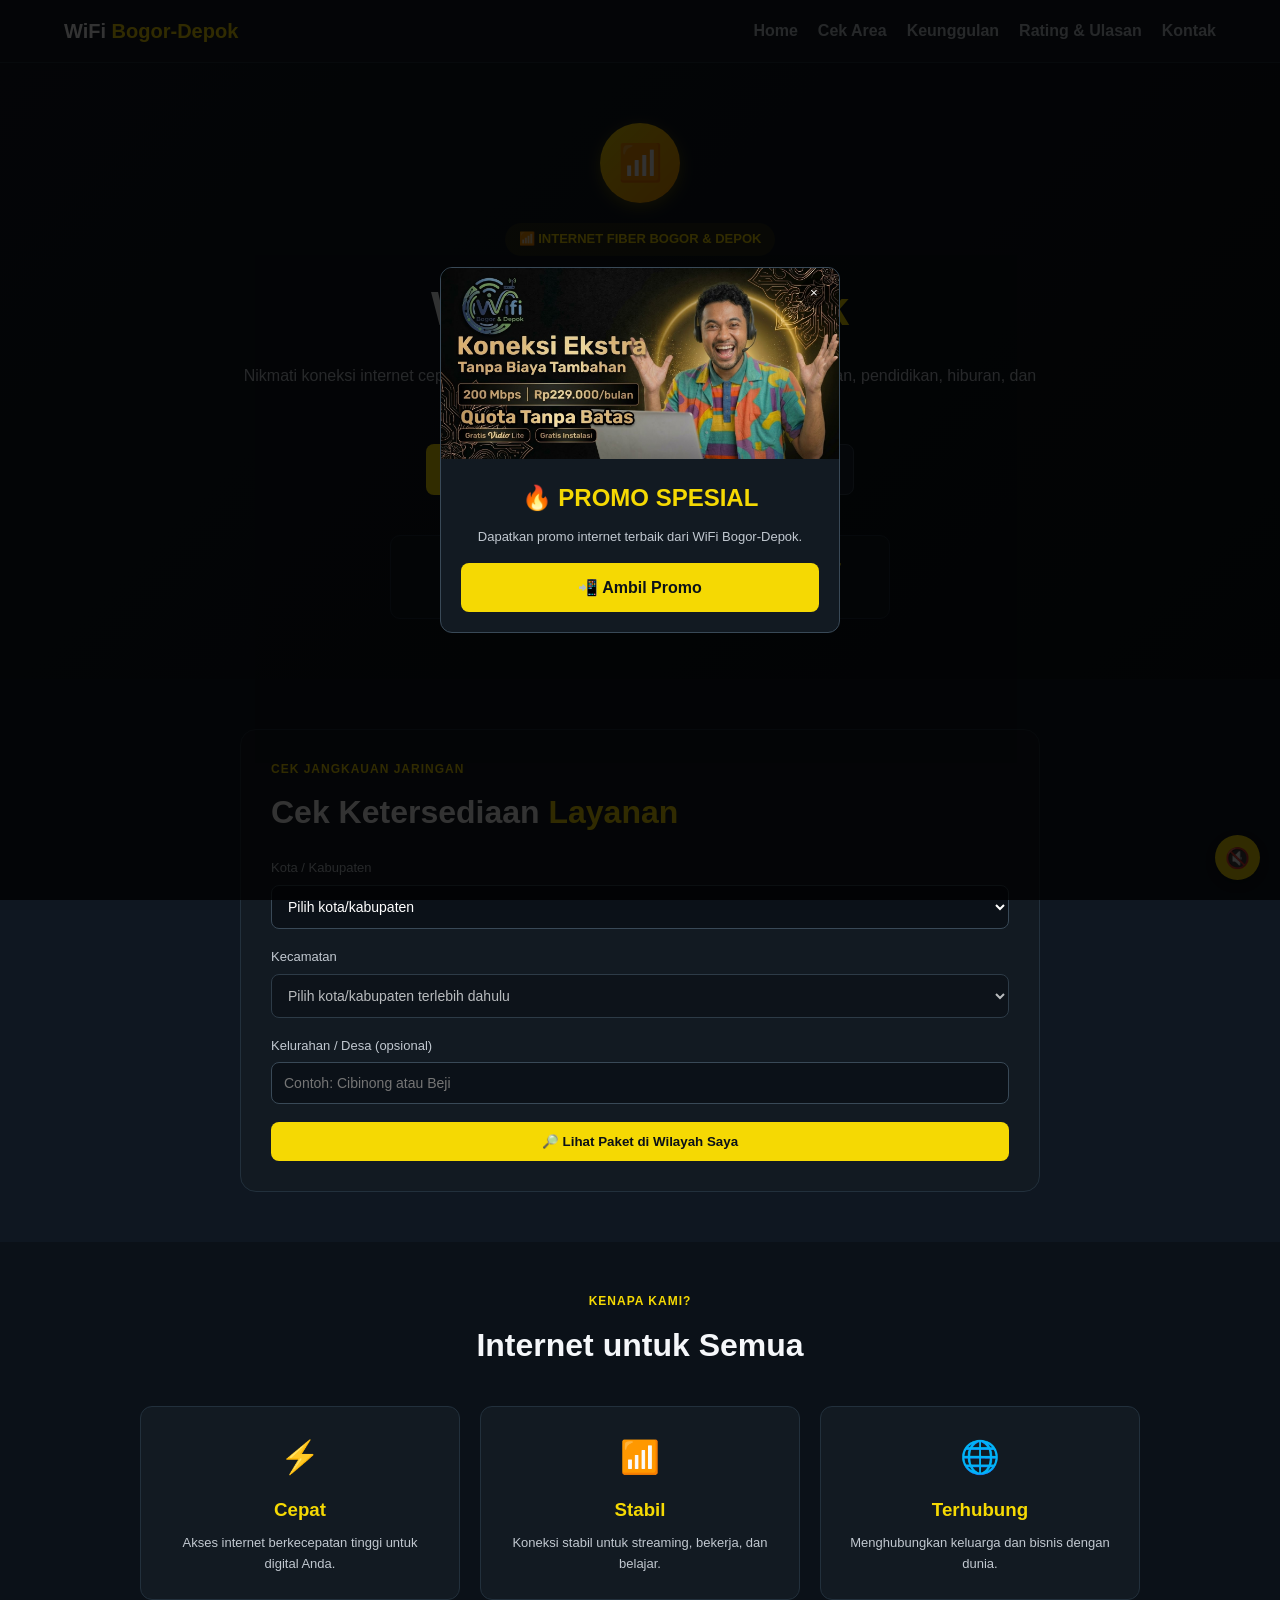
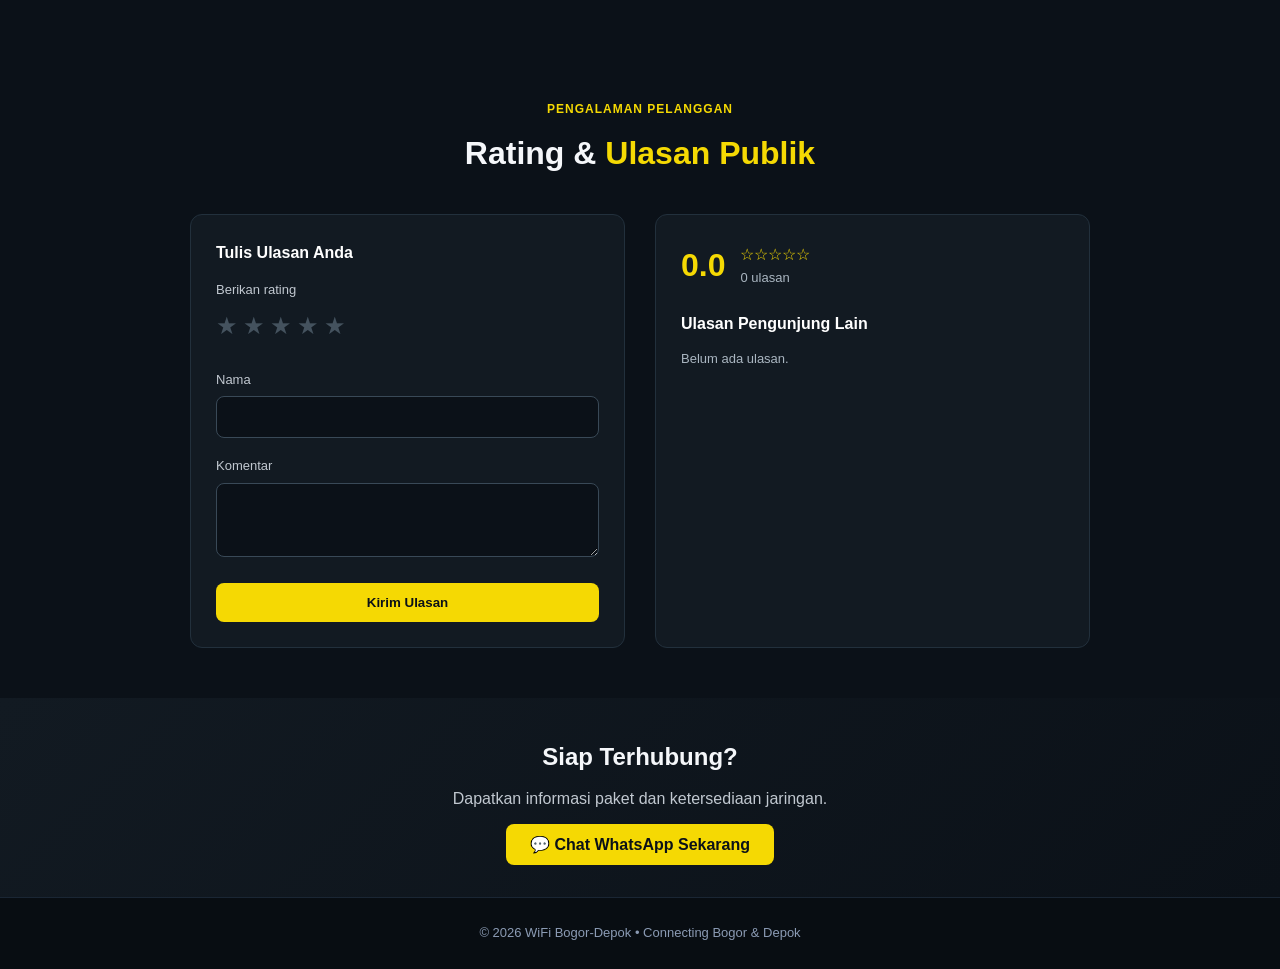
==== commit 9dad4aa6: "Add logo section to hero container in index.html" ====
--- a/index.html
+++ b/index.html
@@ -77,7 +77,30 @@
     .hero-container {
         max-width: 800px;
         margin: 0 auto;
-    }
+        display: flex;
+        flex-direction: column;
+        align-items: center;
+    }
+    
+    /* Logo Wrapper Asli */
+    .logo-wrapper {
+        margin-bottom: 20px;
+    }
+    .logo-circle {
+        width: 80px;
+        height: 80px;
+        background: linear-gradient(135deg, #f5d903 0%, #ff9800 100%);
+        border-radius: 50%;
+        display: flex;
+        align-items: center;
+        justify-content: center;
+        box-shadow: 0 4px 15px rgba(245, 217, 3, 0.3);
+    }
+    .logo-circle::after {
+        content: "📶";
+        font-size: 36px;
+    }
+
     .badge {
         display: inline-block;
         background: rgba(245, 217, 3, 0.1);
@@ -131,6 +154,7 @@
         display: grid;
         grid-template-columns: repeat(auto-fit, minmax(100px, 1fr));
         gap: 15px;
+        width: 100%;
         max-width: 500px;
         margin: 0 auto;
     }
@@ -459,6 +483,11 @@
     <!-- HERO -->
     <section class="hero" id="about">
         <div class="hero-container">
+            <!-- LOGO ASLI -->
+            <div class="logo-wrapper">
+                <div class="logo-circle"></div>
+            </div>
+            
             <div class="badge">📶 INTERNET FIBER BOGOR &amp; DEPOK</div>
             <h1>WiFi <span>Bogor-Depok</span></h1>
             <p class="hero-description">Nikmati koneksi internet cepat, stabil, dan nyaman untuk kebutuhan rumah, pekerjaan, pendidikan, hiburan, dan bisnis Anda.</p>
@@ -619,7 +648,6 @@
                 musik.play().then(() => {
                     tombolMusik.innerHTML = "🔊";
                 }).catch(() => {
-                    // Ter Terblokir browser, aktifkan via interaksi pertama
                     tombolMusik.innerHTML = "🔇";
                     document.body.addEventListener("click", () => {
                         musik.play();
@@ -759,7 +787,6 @@
             alert('Ulasan berhasil dikirim dan ditampilkan untuk publik!');
         });
 
-        // Muat ulasan saat halaman dibuka
         loadReviews();
     </script>
 </body>
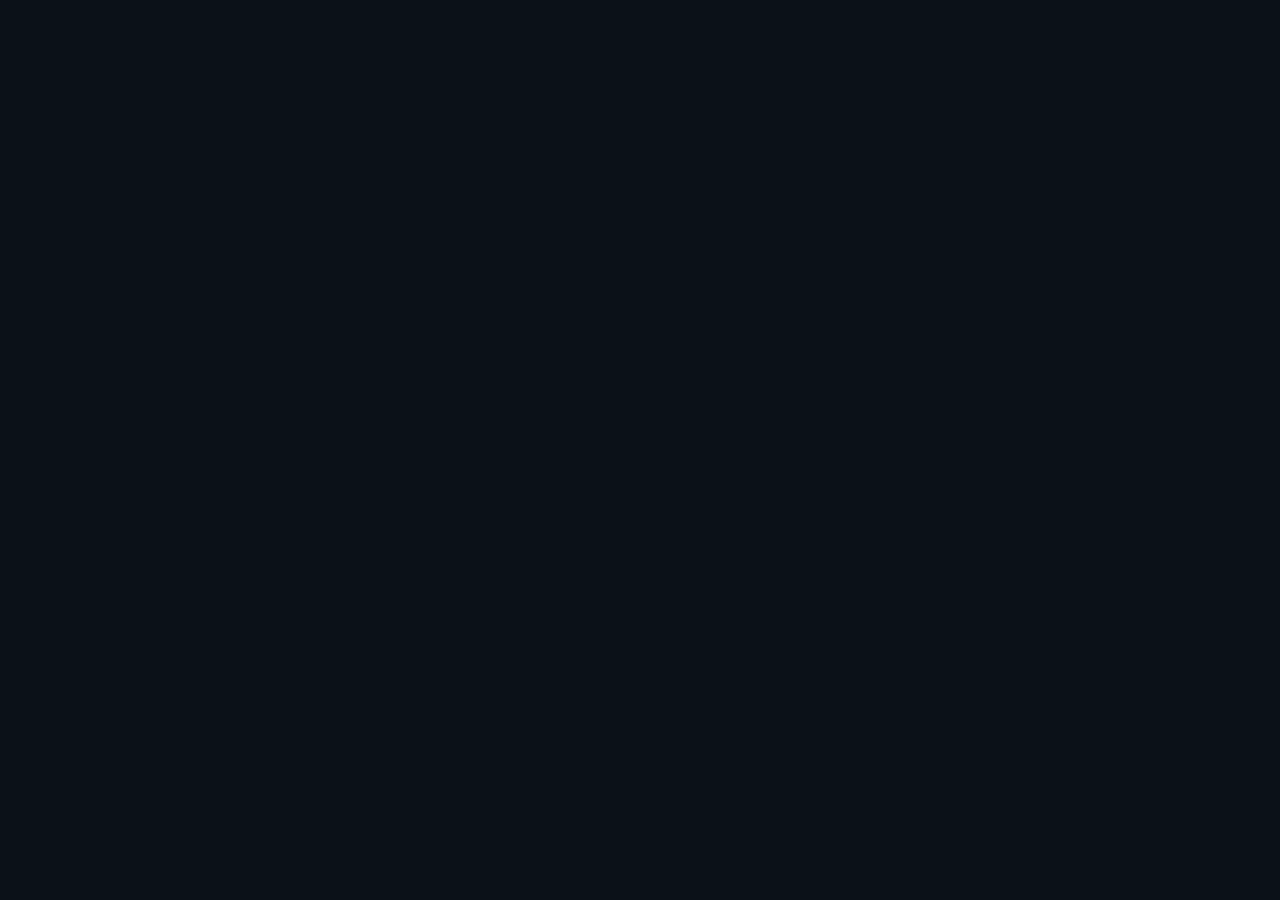
==== commit ec43c778: "Remove unused logo and music button sections Removed unused logo circle and music button sections, a" ====
--- a/index.html
+++ b/index.html
@@ -82,23 +82,21 @@
         align-items: center;
     }
     
-    /* Logo Wrapper Asli */
+    /* =================================
+       LOGO MENGGUNAKAN GAMBAR 06.jpeg
+    ================================= */
     .logo-wrapper {
+        display: flex;
+        justify-content: center;
         margin-bottom: 20px;
     }
-    .logo-circle {
-        width: 80px;
-        height: 80px;
-        background: linear-gradient(135deg, #f5d903 0%, #ff9800 100%);
+    .logo-img {
+        width: 100px;
+        height: 100px;
+        object-fit: cover;
         border-radius: 50%;
-        display: flex;
-        align-items: center;
-        justify-content: center;
+        border: 2px solid #f5d903;
         box-shadow: 0 4px 15px rgba(245, 217, 3, 0.3);
-    }
-    .logo-circle::after {
-        content: "📶";
-        font-size: 36px;
     }
 
     .badge {
@@ -417,377 +415,4 @@
     .music-button {
         position: fixed;
         bottom: 20px;
-        right: 20px;
-        background: #f5d903;
-        border: none;
-        width: 45px;
-        height: 45px;
-        border-radius: 50%;
-        cursor: pointer;
-        font-size: 20px;
-        z-index: 1500;
-        box-shadow: 0 4px 10px rgba(0,0,0,0.3);
-    }
-
-    /* Footer */
-    footer {
-        text-align: center;
-        padding: 25px;
-        background: #080d12;
-        color: #8b9bb4;
-        font-size: 13px;
-        border-top: 1px solid #1a2634;
-    }
-</style>
-</head>
-<body>
-
-    <!-- MUSIK WEBSITE -->
-    <audio autoplay id="musikWeb" loop>
-        <source src="v1.mpeg" type="audio/mpeg"/>
-        Browser Anda tidak mendukung audio.
-    </audio>
-
-    <button aria-label="Matikan/Nyalakan Musik" class="music-button" id="musicButton" title="Kontrol Musik" type="button">
-        🔊
-    </button>
-
-    <!-- POPUP PROMO -->
-    <div class="popup-overlay" id="promoPopup">
-        <div class="popup-box">
-            <button class="popup-close" onclick="closePopup()">×</button>
-            <img alt="Promo WiFi Bogor-Depok" src="11.jpeg" style="width:100%; height:auto; display:block;"/>
-            <div class="popup-content">
-                <h2>🔥 PROMO SPESIAL</h2>
-                <p>Dapatkan promo internet terbaik dari WiFi Bogor-Depok.</p>
-                <a class="poster-btn" href="https://wa.me/6287773037785?text=Halo%20WiFi%20Bogor-Depok%2C%20saya%20ingin%20ambil%20promo%20" rel="noopener noreferrer">
-                    📲 Ambil Promo
-                </a>
-            </div>
-        </div>
-    </div>
-
-    <!-- NAVBAR -->
-    <nav>
-        <div class="brand">WiFi <span>Bogor-Depok</span></div>
-        <button aria-expanded="false" aria-label="Buka menu" class="menu-toggle" id="menuToggle">☰</button>
-        <div class="menu">
-            <a href="#about">Home</a>
-            <a href="#cek-area">Cek Area</a>
-            <a href="#keunggulan">Keunggulan</a>
-            <a href="#ulasan">Rating &amp; Ulasan</a>
-            <a href="#kontak">Kontak</a>
-        </div>
-    </nav>
-
-    <!-- HERO -->
-    <section class="hero" id="about">
-        <div class="hero-container">
-            <!-- LOGO ASLI -->
-            <div class="logo-wrapper">
-                <div class="logo-circle"></div>
-            </div>
-            
-            <div class="badge">📶 INTERNET FIBER BOGOR &amp; DEPOK</div>
-            <h1>WiFi <span>Bogor-Depok</span></h1>
-            <p class="hero-description">Nikmati koneksi internet cepat, stabil, dan nyaman untuk kebutuhan rumah, pekerjaan, pendidikan, hiburan, dan bisnis Anda.</p>
-            <div class="buttons">
-                <a class="btn btn-primary" href="#cek-area">📍 Cek Wilayah &amp; Paket</a>
-                <a class="btn btn-secondary" href="https://wa.me/6287773037785?text=Halo%20WiFi%20Bogor-Depok,%20saya%20ingin%20informasi%20paket%20internet." target="_blank">💬 Hubungi Kami</a>
-            </div>
-            <div class="stats">
-                <div class="stat"><h3>200+</h3><p>Mbps</p></div>
-                <div class="stat"><h3>24/7</h3><p>Koneksi</p></div>
-                <div class="stat"><h3>Bogor</h3><p>&amp; Depok</p></div>
-            </div>
-        </div>
-    </section>
-
-    <!-- CEK AREA -->
-    <section class="area-section" id="cek-area">
-        <div class="area-wrap">
-            <div class="section-title" style="text-align:left; margin-bottom:20px;">
-                <div class="small">CEK JANGKAUAN JARINGAN</div>
-                <h2 style="color:#fff">Cek Ketersediaan <span style="color:#f5d903">Layanan</span></h2>
-            </div>
-            <form class="area-form" id="areaForm">
-                <div class="form-field">
-                    <label for="areaCity">Kota / Kabupaten</label>
-                    <select id="areaCity" required>
-                        <option value="">Pilih kota/kabupaten</option>
-                        <option value="Kota Bogor">Kota Bogor</option>
-                        <option value="Kabupaten Bogor">Kabupaten Bogor</option>
-                        <option value="Kota Depok">Kota Depok</option>
-                    </select>
-                </div>
-                <div class="form-field">
-                    <label for="areaDistrict">Kecamatan</label>
-                    <select disabled id="areaDistrict" required>
-                        <option value="">Pilih kota/kabupaten terlebih dahulu</option>
-                    </select>
-                </div>
-                <div class="form-field">
-                    <label for="areaVillage">Kelurahan / Desa (opsional)</label>
-                    <input id="areaVillage" maxlength="80" placeholder="Contoh: Cibinong atau Beji" type="text"/>
-                </div>
-                <button class="area-submit" type="submit">🔎 Lihat Paket di Wilayah Saya</button>
-                <div aria-live="polite" class="area-result" id="areaResult" role="status"></div>
-            </form>
-        </div>
-    </section>
-
-    <!-- FORM PENDAFTARAN -->
-    <section class="area-section" id="pendaftaran" style="display:none">
-        <div class="area-wrap" style="max-width:760px">
-            <div class="section-title">
-                <div class="small">PENDAFTARAN PELANGGAN</div>
-                <h2 style="color:#fff">Form <span style="color:#f5d903">Pendaftaran</span></h2>
-            </div>
-            <form class="area-form" id="registrationForm">
-                <div class="form-field"><label for="regName">Nama lengkap</label><input id="regName" required type="text"/></div>
-                <div class="form-field"><label for="regPhone">Nomor WhatsApp aktif</label><input id="regPhone" required type="tel"/></div>
-                <div class="form-field"><label for="regCity">Kota / Kabupaten</label><input id="regCity" readonly type="text"/></div>
-                <div class="form-field"><label for="regDistrict">Kecamatan</label><input id="regDistrict" readonly type="text"/></div>
-                <div class="form-field"><label for="regPackage">Paket yang dipilih</label><input id="regPackage" readonly type="text"/></div>
-                <div class="form-field">
-                    <label for="regDuration">Pilihan masa berlangganan</label>
-                    <select id="regDuration" required>
-                        <option value="">Pilih masa berlangganan</option>
-                        <option value="1 bulan">1 bulan</option>
-                        <option value="3 bulan">3 bulan</option>
-                        <option value="6 bulan">6 bulan</option>
-                        <option value="12 bulan">12 bulan</option>
-                    </select>
-                </div>
-                <button class="area-submit" type="submit">💬 Kirim Pendaftaran via WhatsApp</button>
-            </form>
-        </div>
-    </section>
-
-    <!-- KEUNGGULAN -->
-    <section class="features" id="keunggulan">
-        <div class="section-title">
-            <div class="small">KENAPA KAMI?</div>
-            <h2>Internet untuk <span>Semua</span></h2>
-        </div>
-        <div class="feature-grid">
-            <div class="feature"><div class="feature-icon">⚡</div><h3>Cepat</h3><p>Akses internet berkecepatan tinggi untuk digital Anda.</p></div>
-            <div class="feature"><div class="feature-icon">📶</div><h3>Stabil</h3><p>Koneksi stabil untuk streaming, bekerja, dan belajar.</p></div>
-            <div class="feature"><div class="feature-icon">🌐</div><h3>Terhubung</h3><p>Menghubungkan keluarga dan bisnis dengan dunia.</p></div>
-        </div>
-    </section>
-
-    <!-- RATING & ULASAN -->
-    <section class="review-section" id="ulasan">
-        <div class="review-wrap">
-            <div class="section-title">
-                <div class="small">PENGALAMAN PELANGGAN</div>
-                <h2>Rating &amp; <span style="color:#f5d903">Ulasan Publik</span></h2>
-            </div>
-            <div class="review-layout">
-                <form class="review-form" id="reviewForm">
-                    <h3 style="color:#fff; margin-bottom:15px; font-size:16px;">Tulis Ulasan Anda</h3>
-                    <div class="form-field">
-                        <label>Berikan rating</label>
-                        <div class="rating-input">
-                            <input id="rate5" name="rating" required type="radio" value="5"/><label for="rate5" title="5 bintang">★</label>
-                            <input id="rate4" name="rating" type="radio" value="4"/><label for="rate4" title="4 bintang">★</label>
-                            <input id="rate3" name="rating" type="radio" value="3"/><label for="rate3" title="3 bintang">★</label>
-                            <input id="rate2" name="rating" type="radio" value="2"/><label for="rate2" title="2 bintang">★</label>
-                            <input id="rate1" name="rating" type="radio" value="1"/><label for="rate1" title="1 bintang">★</label>
-                        </div>
-                    </div>
-                    <div class="form-field"><label for="reviewName">Nama</label><input id="reviewName" maxlength="50" required type="text"/></div>
-                    <div class="form-field"><label for="reviewComment">Komentar</label><textarea id="reviewComment" maxlength="600" required rows="3"></textarea></div>
-                    <button class="review-submit" type="submit">Kirim Ulasan</button>
-                </form>
-                
-                <div class="review-list-container">
-                    <div class="review-summary">
-                        <div class="review-score" id="averageRating">0.0</div>
-                        <div>
-                            <div class="stars" id="averageStars">☆☆☆☆☆</div>
-                            <div id="reviewCount" style="font-size:13px; color:#aab6c1;">0 ulasan</div>
-                        </div>
-                    </div>
-                    <h3 style="color:#fff; margin-bottom:12px; font-size:16px;">Ulasan Pengunjung Lain</h3>
-                    <div id="reviewList" style="max-height: 300px; overflow-y: auto;">
-                        <div style="font-size:13px; color:#aab6c1;">Belum ada ulasan.</div>
-                    </div>
-                </div>
-            </div>
-        </div>
-    </section>
-
-    <!-- KONTAK & FOOTER -->
-    <section class="hero" id="kontak" style="padding: 40px 5%;">
-        <h2>Siap Terhubung?</h2>
-        <p style="color:#c1c8d0; margin: 10px 0 20px;">Dapatkan informasi paket dan ketersediaan jaringan.</p>
-        <a class="btn btn-primary" href="https://wa.me/6287773037785?text=Halo%20WiFi%20Bogor-Depok,%20saya%20ingin%20informasi%20berlangganan." target="_blank">💬 Chat WhatsApp Sekarang</a>
-    </section>
-
-    <footer>
-        © 2026 WiFi Bogor-Depok • Connecting Bogor &amp; Depok
-    </footer>
-
-    <!-- JAVASCRIPT -->
-    <script>
-        /* Menu Toggle HP */
-        const menuToggle = document.getElementById("menuToggle");
-        const menu = document.querySelector(".menu");
-        if (menuToggle && menu) {
-            menuToggle.addEventListener("click", () => menu.classList.toggle("active"));
-        }
-
-        /* Kontrol Musik & Autoplay Langsung */
-        const musik = document.getElementById("musikWeb");
-        const tombolMusik = document.getElementById("musicButton");
-        
-        window.addEventListener("DOMContentLoaded", () => {
-            if (musik) {
-                musik.play().then(() => {
-                    tombolMusik.innerHTML = "🔊";
-                }).catch(() => {
-                    tombolMusik.innerHTML = "🔇";
-                    document.body.addEventListener("click", () => {
-                        musik.play();
-                        tombolMusik.innerHTML = "🔊";
-                    }, { once: true });
-                });
-            }
-        });
-
-        tombolMusik.addEventListener("click", () => {
-            if (musik.paused) {
-                musik.play();
-                tombolMusik.innerHTML = "🔊";
-            } else {
-                musik.pause();
-                tombolMusik.innerHTML = "🔇";
-            }
-        });
-
-        /* Popup Promo */
-        window.addEventListener("load", () => {
-            setTimeout(() => {
-                const popup = document.getElementById("promoPopup");
-                if (popup) popup.classList.add("show");
-            }, 500);
-        });
-        function closePopup() {
-            document.getElementById("promoPopup").classList.remove("show");
-        }
-
-        /* Data Area & Paket */
-        const areaOptions = {
-            "Kota Bogor": ["Bogor Barat", "Bogor Selatan", "Bogor Tengah", "Bogor Timur", "Bogor Utara", "Tanah Sareal"],
-            "Kabupaten Bogor": ["Babakan Madang", "Bojonggede", "Cibinong", "Cileungsi", "Gunung Putri", "Sukaraja"],
-            "Kota Depok": ["Beji", "Cimanggis", "Cinere", "Pancoran Mas", "Sukmajaya"]
-        };
-        const areaCity = document.getElementById('areaCity');
-        const areaDistrict = document.getElementById('areaDistrict');
-        
-        areaCity.addEventListener('change', function () {
-            areaDistrict.innerHTML = '<option value="">Pilih kecamatan</option>';
-            (areaOptions[this.value] || []).forEach(district => {
-                const opt = document.createElement('option');
-                opt.value = district;
-                opt.textContent = district;
-                areaDistrict.appendChild(opt);
-            });
-            areaDistrict.disabled = !this.value;
-        });
-
-        const packageNames = { 0: 'Mini 30', 1: 'Streaming 200', 2: 'Streaming 250', 3: 'Streaming 300' };
-        
-        document.getElementById('areaForm').addEventListener('submit', function (e) {
-            e.preventDefault();
-            const city = areaCity.value;
-            const district = areaDistrict.value;
-            if (!city || !district) return;
-
-            const result = document.getElementById('areaResult');
-            result.style.display = 'block';
-            result.style.background = '#0b1118';
-            result.innerHTML = `<h3 style="color:#f5d903; margin-bottom:10px;">Paket Tersedia di ${district}, ${city}</h3>` +
-                `<div style="display:grid; grid-template-columns:repeat(auto-fit,minmax(140px,1fr)); gap:10px;">` +
-                Object.keys(packageNames).map(id => `
-                    <div style="background:#121a22; padding:12px; border-radius:8px; border:1px solid #394957; text-align:center;">
-                        <strong>${packageNames[id]}</strong>
-                        <button type="button" class="poster-btn" style="margin-top:8px; padding:6px; font-size:12px;" onclick="selectPackage('${packageNames[id]}', '${city}', '${district}')">Pilih</button>
-                    </div>`).join('') + `</div>`;
-        });
-
-        function selectPackage(pkg, city, district) {
-            document.getElementById('regCity').value = city;
-            document.getElementById('regDistrict').value = district;
-            document.getElementById('regPackage').value = pkg;
-            const regSec = document.getElementById('pendaftaran');
-            regSec.style.display = 'block';
-            regSec.scrollIntoView({ behavior: 'smooth' });
-        }
-
-        document.getElementById('registrationForm').addEventListener('submit', function(e) {
-            e.preventDefault();
-            const text = `Halo WiFi Bogor-Depok, saya ingin mendaftar.\nNama: ${document.getElementById('regName').value}\nNo WA: ${document.getElementById('regPhone').value}\nWilayah: ${document.getElementById('regDistrict').value}, ${document.getElementById('regCity').value}\nPaket: ${document.getElementById('regPackage').value}\nDurasi: ${document.getElementById('regDuration').value}`;
-            window.location.href = `https://wa.me/6287773037785?text=${encodeURIComponent(text)}`;
-        });
-
-        /* Public LocalStorage Reviews */
-        function loadReviews() {
-            const reviews = JSON.parse(localStorage.getItem('wifi_reviews') || '[]');
-            const listEl = document.getElementById('reviewList');
-            const countEl = document.getElementById('reviewCount');
-            const avgEl = document.getElementById('averageRating');
-            const starsEl = document.getElementById('averageStars');
-
-            if (reviews.length === 0) {
-                listEl.innerHTML = '<div style="font-size:13px; color:#aab6c1;">Belum ada ulasan.</div>';
-                avgEl.textContent = '0.0';
-                starsEl.textContent = '☆☆☆☆☆';
-                countEl.textContent = '0 ulasan';
-                return;
-            }
-
-            let totalScore = 0;
-            listEl.innerHTML = reviews.map(r => {
-                totalScore += r.score;
-                return `<div class="review-card">
-                    <div style="display:flex; justify-content:space-between;">
-                        <h4>${r.name}</h4>
-                        <span class="stars-output">${'★'.repeat(r.score)}</span>
-                    </div>
-                    <p>${r.comment}</p>
-                </div>`;
-            }).join('');
-
-            const avg = (totalScore / reviews.length).toFixed(1);
-            avgEl.textContent = avg;
-            countEl.textContent = `${reviews.length} ulasan`;
-            starsEl.textContent = '★'.repeat(Math.round(avg)) + '☆'.repeat(5 - Math.round(avg));
-        }
-
-        document.getElementById('reviewForm').addEventListener('submit', function(e) {
-            e.preventDefault();
-            const ratingInput = this.querySelector('input[name="rating"]:checked');
-            if (!ratingInput) return alert('Pilih rating bintang terlebih dahulu.');
-
-            const newReview = {
-                score: Number(ratingInput.value),
-                name: document.getElementById('reviewName').value.trim(),
-                comment: document.getElementById('reviewComment').value.trim()
-            };
-
-            const reviews = JSON.parse(localStorage.getItem('wifi_reviews') || '[]');
-            reviews.unshift(newReview);
-            localStorage.setItem('wifi_reviews', JSON.stringify(reviews));
-
-            loadReviews();
-            this.reset();
-            alert('Ulasan berhasil dikirim dan ditampilkan untuk publik!');
-        });
-
-        loadReviews();
-    </script>
-</body>
-</html>
+        right:
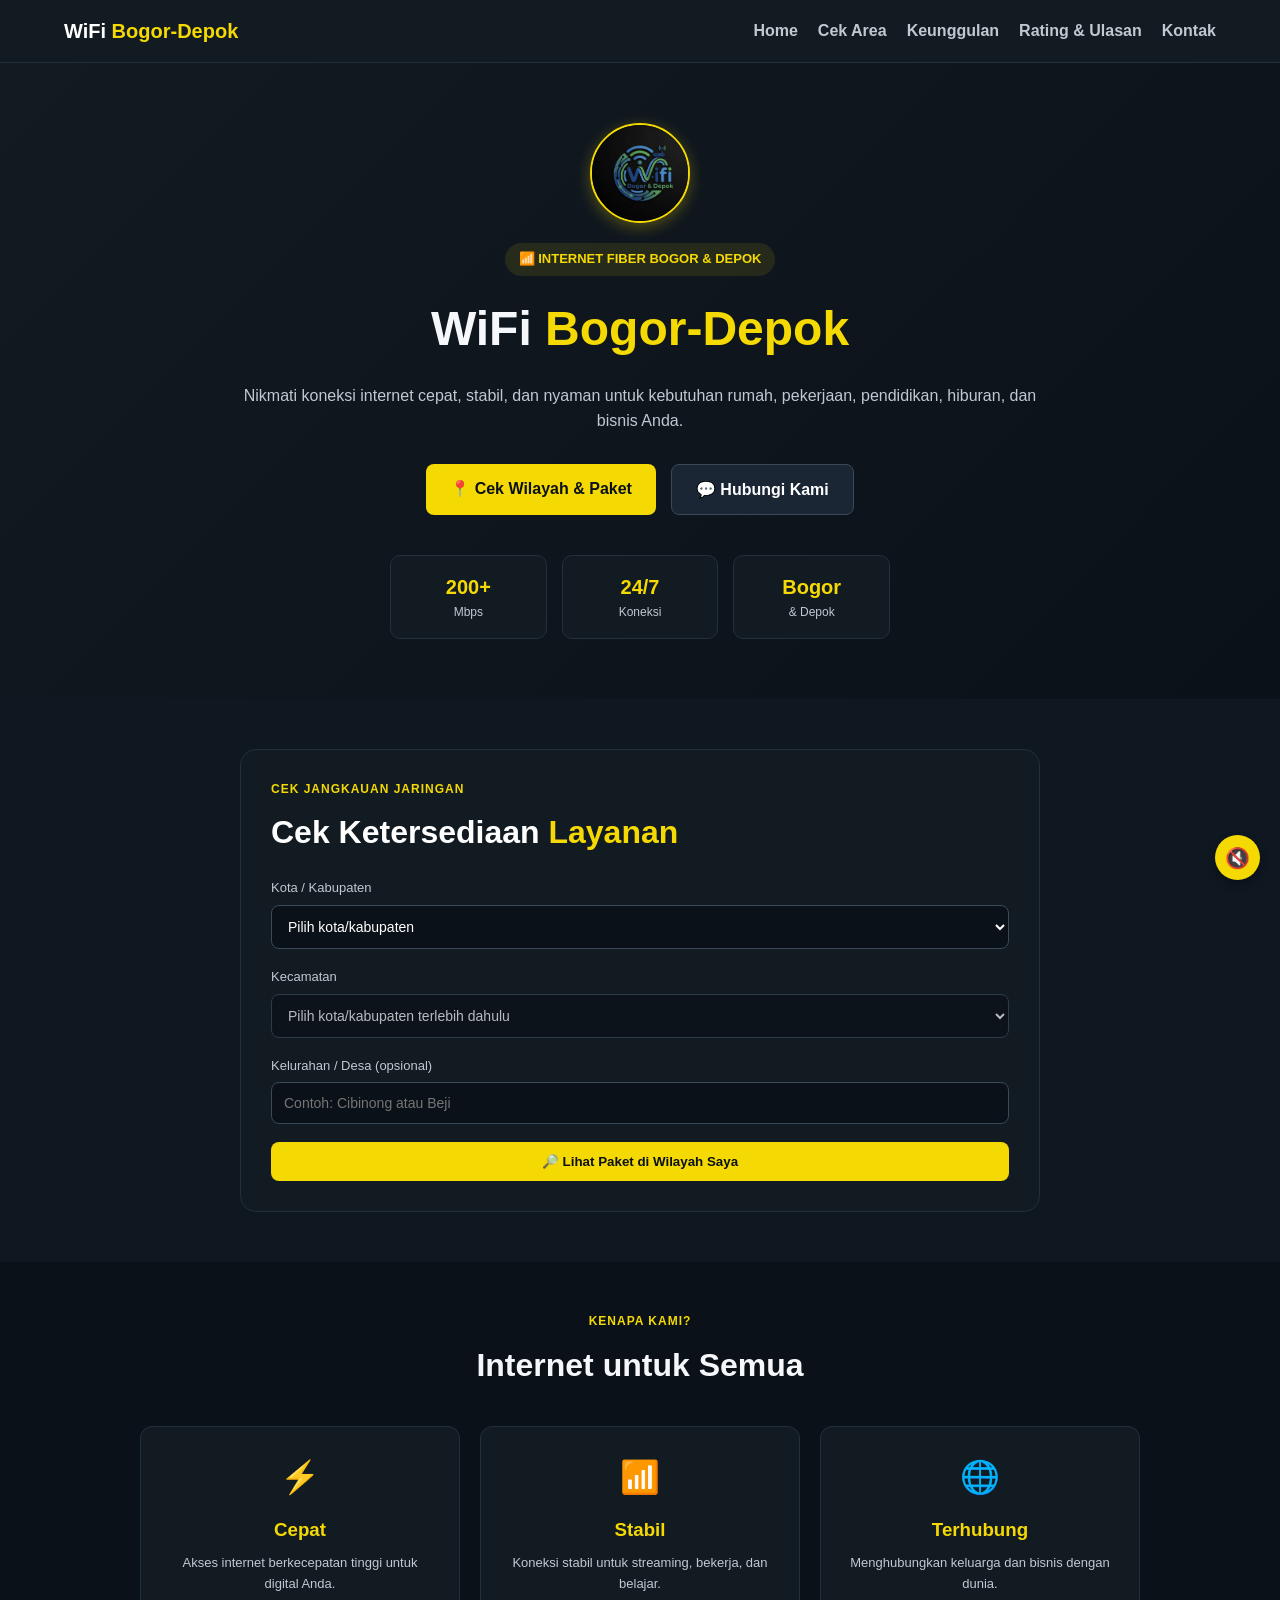
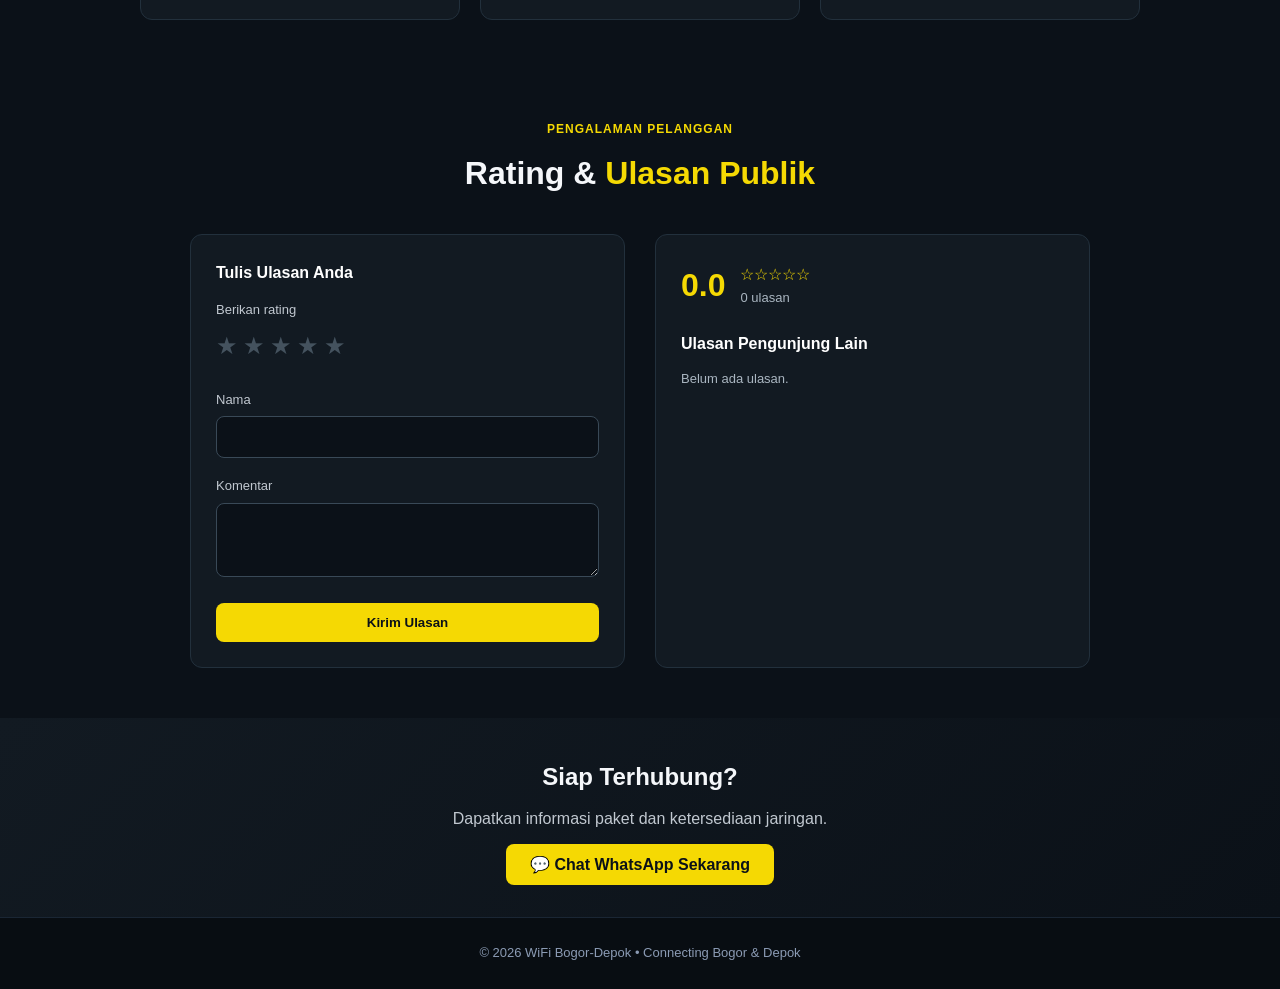
==== commit a8af0140: "Refactor logo comment and style adjustments Updated logo comment and improved styling for music butt" ====
--- a/index.html
+++ b/index.html
@@ -82,9 +82,7 @@
         align-items: center;
     }
     
-    /* =================================
-       LOGO MENGGUNAKAN GAMBAR 06.jpeg
-    ================================= */
+    /* Logo 06.jpeg */
     .logo-wrapper {
         display: flex;
         justify-content: center;
@@ -415,4 +413,371 @@
     .music-button {
         position: fixed;
         bottom: 20px;
-        right:
+        right: 20px;
+        background: #f5d903;
+        border: none;
+        width: 45px;
+        height: 45px;
+        border-radius: 50%;
+        cursor: pointer;
+        font-size: 20px;
+        z-index: 1500;
+        box-shadow: 0 4px 10px rgba(0,0,0,0.3);
+    }
+
+    /* Footer */
+    footer {
+        text-align: center;
+        padding: 25px;
+        background: #080d12;
+        color: #8b9bb4;
+        font-size: 13px;
+        border-top: 1px solid #1a2634;
+    }
+</style>
+</head>
+<body>
+
+    <!-- MUSIK WEBSITE -->
+    <audio id="musikWeb" loop>
+        <source src="v1.mpeg" type="audio/mpeg"/>
+        Browser Anda tidak mendukung audio.
+    </audio>
+
+    <button aria-label="Matikan/Nyalakan Musik" class="music-button" id="musicButton" title="Kontrol Musik" type="button">
+        🔇
+    </button>
+
+    <!-- POPUP PROMO -->
+    <div class="popup-overlay" id="promoPopup">
+        <div class="popup-box">
+            <button class="popup-close" onclick="closePopup()">×</button>
+            <img alt="Promo WiFi Bogor-Depok" src="11.jpeg" style="width:100%; height:auto; display:block;"/>
+            <div class="popup-content">
+                <h2>🔥 PROMO SPESIAL</h2>
+                <p>Dapatkan promo internet terbaik dari WiFi Bogor-Depok.</p>
+                <a class="poster-btn" href="https://wa.me/6287773037785?text=Halo%20WiFi%20Bogor-Depok%2C%20saya%20ingin%20ambil%20promo%20" rel="noopener noreferrer">
+                    📲 Ambil Promo
+                </a>
+            </div>
+        </div>
+    </div>
+
+    <!-- NAVBAR -->
+    <nav>
+        <div class="brand">WiFi <span>Bogor-Depok</span></div>
+        <button aria-expanded="false" aria-label="Buka menu" class="menu-toggle" id="menuToggle">☰</button>
+        <div class="menu">
+            <a href="#about">Home</a>
+            <a href="#cek-area">Cek Area</a>
+            <a href="#keunggulan">Keunggulan</a>
+            <a href="#ulasan">Rating &amp; Ulasan</a>
+            <a href="#kontak">Kontak</a>
+        </div>
+    </nav>
+
+    <!-- HERO -->
+    <section class="hero" id="about">
+        <div class="hero-container">
+            <!-- LOGO MENGGUNAKAN 06.jpeg -->
+            <div class="logo-wrapper">
+                <img src="06.jpeg" alt="Logo WiFi Bogor-Depok" class="logo-img"/>
+            </div>
+            
+            <div class="badge">📶 INTERNET FIBER BOGOR &amp; DEPOK</div>
+            <h1>WiFi <span>Bogor-Depok</span></h1>
+            <p class="hero-description">Nikmati koneksi internet cepat, stabil, dan nyaman untuk kebutuhan rumah, pekerjaan, pendidikan, hiburan, dan bisnis Anda.</p>
+            <div class="buttons">
+                <a class="btn btn-primary" href="#cek-area">📍 Cek Wilayah &amp; Paket</a>
+                <a class="btn btn-secondary" href="https://wa.me/6287773037785?text=Halo%20WiFi%20Bogor-Depok,%20saya%20ingin%20informasi%20paket%20internet." target="_blank">💬 Hubungi Kami</a>
+            </div>
+            <div class="stats">
+                <div class="stat"><h3>200+</h3><p>Mbps</p></div>
+                <div class="stat"><h3>24/7</h3><p>Koneksi</p></div>
+                <div class="stat"><h3>Bogor</h3><p>&amp; Depok</p></div>
+            </div>
+        </div>
+    </section>
+
+    <!-- CEK AREA -->
+    <section class="area-section" id="cek-area">
+        <div class="area-wrap">
+            <div class="section-title" style="text-align:left; margin-bottom:20px;">
+                <div class="small">CEK JANGKAUAN JARINGAN</div>
+                <h2 style="color:#fff">Cek Ketersediaan <span style="color:#f5d903">Layanan</span></h2>
+            </div>
+            <form class="area-form" id="areaForm">
+                <div class="form-field">
+                    <label for="areaCity">Kota / Kabupaten</label>
+                    <select id="areaCity" required>
+                        <option value="">Pilih kota/kabupaten</option>
+                        <option value="Kota Bogor">Kota Bogor</option>
+                        <option value="Kabupaten Bogor">Kabupaten Bogor</option>
+                        <option value="Kota Depok">Kota Depok</option>
+                    </select>
+                </div>
+                <div class="form-field">
+                    <label for="areaDistrict">Kecamatan</label>
+                    <select disabled id="areaDistrict" required>
+                        <option value="">Pilih kota/kabupaten terlebih dahulu</option>
+                    </select>
+                </div>
+                <div class="form-field">
+                    <label for="areaVillage">Kelurahan / Desa (opsional)</label>
+                    <input id="areaVillage" maxlength="80" placeholder="Contoh: Cibinong atau Beji" type="text"/>
+                </div>
+                <button class="area-submit" type="submit">🔎 Lihat Paket di Wilayah Saya</button>
+                <div aria-live="polite" class="area-result" id="areaResult" role="status"></div>
+            </form>
+        </div>
+    </section>
+
+    <!-- FORM PENDAFTARAN -->
+    <section class="area-section" id="pendaftaran" style="display:none">
+        <div class="area-wrap" style="max-width:760px">
+            <div class="section-title">
+                <div class="small">PENDAFTARAN PELANGGAN</div>
+                <h2 style="color:#fff">Form <span style="color:#f5d903">Pendaftaran</span></h2>
+            </div>
+            <form class="area-form" id="registrationForm">
+                <div class="form-field"><label for="regName">Nama lengkap</label><input id="regName" required type="text"/></div>
+                <div class="form-field"><label for="regPhone">Nomor WhatsApp aktif</label><input id="regPhone" required type="tel"/></div>
+                <div class="form-field"><label for="regCity">Kota / Kabupaten</label><input id="regCity" readonly type="text"/></div>
+                <div class="form-field"><label for="regDistrict">Kecamatan</label><input id="regDistrict" readonly type="text"/></div>
+                <div class="form-field"><label for="regPackage">Paket yang dipilih</label><input id="regPackage" readonly type="text"/></div>
+                <div class="form-field">
+                    <label for="regDuration">Pilihan masa berlangganan</label>
+                    <select id="regDuration" required>
+                        <option value="">Pilih masa berlangganan</option>
+                        <option value="1 bulan">1 bulan</option>
+                        <option value="3 bulan">3 bulan</option>
+                        <option value="6 bulan">6 bulan</option>
+                        <option value="12 bulan">12 bulan</option>
+                    </select>
+                </div>
+                <button class="area-submit" type="submit">💬 Kirim Pendaftaran via WhatsApp</button>
+            </form>
+        </div>
+    </section>
+
+    <!-- KEUNGGULAN -->
+    <section class="features" id="keunggulan">
+        <div class="section-title">
+            <div class="small">KENAPA KAMI?</div>
+            <h2>Internet untuk <span>Semua</span></h2>
+        </div>
+        <div class="feature-grid">
+            <div class="feature"><div class="feature-icon">⚡</div><h3>Cepat</h3><p>Akses internet berkecepatan tinggi untuk digital Anda.</p></div>
+            <div class="feature"><div class="feature-icon">📶</div><h3>Stabil</h3><p>Koneksi stabil untuk streaming, bekerja, dan belajar.</p></div>
+            <div class="feature"><div class="feature-icon">🌐</div><h3>Terhubung</h3><p>Menghubungkan keluarga dan bisnis dengan dunia.</p></div>
+        </div>
+    </section>
+
+    <!-- RATING & ULASAN -->
+    <section class="review-section" id="ulasan">
+        <div class="review-wrap">
+            <div class="section-title">
+                <div class="small">PENGALAMAN PELANGGAN</div>
+                <h2>Rating &amp; <span style="color:#f5d903">Ulasan Publik</span></h2>
+            </div>
+            <div class="review-layout">
+                <form class="review-form" id="reviewForm">
+                    <h3 style="color:#fff; margin-bottom:15px; font-size:16px;">Tulis Ulasan Anda</h3>
+                    <div class="form-field">
+                        <label>Berikan rating</label>
+                        <div class="rating-input">
+                            <input id="rate5" name="rating" required type="radio" value="5"/><label for="rate5" title="5 bintang">★</label>
+                            <input id="rate4" name="rating" type="radio" value="4"/><label for="rate4" title="4 bintang">★</label>
+                            <input id="rate3" name="rating" type="radio" value="3"/><label for="rate3" title="3 bintang">★</label>
+                            <input id="rate2" name="rating" type="radio" value="2"/><label for="rate2" title="2 bintang">★</label>
+                            <input id="rate1" name="rating" type="radio" value="1"/><label for="rate1" title="1 bintang">★</label>
+                        </div>
+                    </div>
+                    <div class="form-field"><label for="reviewName">Nama</label><input id="reviewName" maxlength="50" required type="text"/></div>
+                    <div class="form-field"><label for="reviewComment">Komentar</label><textarea id="reviewComment" maxlength="600" required rows="3"></textarea></div>
+                    <button class="review-submit" type="submit">Kirim Ulasan</button>
+                </form>
+                
+                <div class="review-list-container">
+                    <div class="review-summary">
+                        <div class="review-score" id="averageRating">0.0</div>
+                        <div>
+                            <div class="stars" id="averageStars">☆☆☆☆☆</div>
+                            <div id="reviewCount" style="font-size:13px; color:#aab6c1;">0 ulasan</div>
+                        </div>
+                    </div>
+                    <h3 style="color:#fff; margin-bottom:12px; font-size:16px;">Ulasan Pengunjung Lain</h3>
+                    <div id="reviewList" style="max-height: 300px; overflow-y: auto;">
+                        <div style="font-size:13px; color:#aab6c1;">Belum ada ulasan.</div>
+                    </div>
+                </div>
+            </div>
+        </div>
+    </section>
+
+    <!-- KONTAK & FOOTER -->
+    <section class="hero" id="kontak" style="padding: 40px 5%;">
+        <h2>Siap Terhubung?</h2>
+        <p style="color:#c1c8d0; margin: 10px 0 20px;">Dapatkan informasi paket dan ketersediaan jaringan.</p>
+        <a class="btn btn-primary" href="https://wa.me/6287773037785?text=Halo%20WiFi%20Bogor-Depok,%20saya%20ingin%20informasi%20berlangganan." target="_blank">💬 Chat WhatsApp Sekarang</a>
+    </section>
+
+    <footer>
+        © 2026 WiFi Bogor-Depok • Connecting Bogor &amp; Depok
+    </footer>
+
+    <!-- JAVASCRIPT -->
+    <script>
+        /* Menu Toggle HP */
+        const menuToggle = document.getElementById("menuToggle");
+        const menu = document.querySelector(".menu");
+        if (menuToggle && menu) {
+            menuToggle.addEventListener("click", () => menu.classList.toggle("active"));
+        }
+
+        /* Kontrol Musik & Autoplay Aman */
+        const musik = document.getElementById("musikWeb");
+        const tombolMusik = document.getElementById("musicButton");
+        
+        window.addEventListener("DOMContentLoaded", () => {
+            if (musik) {
+                musik.play().then(() => {
+                    tombolMusik.innerHTML = "🔊";
+                }).catch(() => {
+                    tombolMusik.innerHTML = "🔇";
+                    // Musik akan otomatis menyala saat ada interaksi pertama user (klik/sentuh layar)
+                    const playOnInteraction = () => {
+                        musik.play().then(() => {
+                            tombolMusik.innerHTML = "🔊";
+                        }).catch(e => console.log(e));
+                        window.removeEventListener("click", playOnInteraction);
+                        window.removeEventListener("touchstart", playOnInteraction);
+                    };
+                    window.addEventListener("click", playOnInteraction);
+                    window.addEventListener("touchstart", playOnInteraction);
+                });
+            }
+        });
+
+        tombolMusik.addEventListener("click", () => {
+            if (musik.paused) {
+                musik.play().then(() => {
+                    tombolMusik.innerHTML = "🔊";
+                });
+            } else {
+                musik.pause();
+                tombolMusik.innerHTML = "🔇";
+            }
+        });
+
+        /* Popup Promo */
+        window.addEventListener("load", () => {
+            setTimeout(() => {
+                const popup = document.getElementById("promoPopup");
+                if (popup) popup.classList.add("show");
+            }, 500);
+        });
+        function closePopup() {
+            document.getElementById("promoPopup").classList.remove("show");
+        }
+
+        /* Data Area & Paket */
+        const areaOptions = {
+            "Kota Bogor": ["Bogor Barat", "Bogor Selatan", "Bogor Tengah", "Bogor Timur", "Bogor Utara", "Tanah Sareal"],
+            "Kabupaten Bogor": ["Babakan Madang", "Bojonggede", "Cibinong", "Cileungsi", "Gunung Putri", "Sukaraja"],
+            "Kota Depok": ["Beji", "Cimanggis", "Cinere", "Pancoran Mas", "Sukmajaya"]
+        };
+        const areaCity = document.getElementById('areaCity');
+        const areaDistrict = document.getElementById('areaDistrict');
+        
+        if (areaCity && areaDistrict) {
+            areaCity.addEventListener('change', function () {
+                areaDistrict.innerHTML = '<option value="">Pilih kecamatan</option>';
+                (areaOptions[this.value] || []).forEach(district => {
+                    const opt = document.createElement('option');
+                    opt.value = district;
+                    opt.textContent = district;
+                    areaDistrict.appendChild(opt);
+                });
+                areaDistrict.disabled = !this.value;
+            });
+        }
+
+        const packageNames = { 0: 'Mini 30', 1: 'Streaming 200', 2: 'Streaming 250', 3: 'Streaming 300' };
+        
+        const areaForm = document.getElementById('areaForm');
+        if (areaForm) {
+            areaForm.addEventListener('submit', function (e) {
+                e.preventDefault();
+                const city = areaCity.value;
+                const district = areaDistrict.value;
+                if (!city || !district) return;
+
+                const result = document.getElementById('areaResult');
+                result.style.display = 'block';
+                result.style.background = '#0b1118';
+                result.innerHTML = `<h3 style="color:#f5d903; margin-bottom:10px;">Paket Tersedia di ${district}, ${city}</h3>` +
+                    `<div style="display:grid; grid-template-columns:repeat(auto-fit,minmax(140px,1fr)); gap:10px;">` +
+                    Object.keys(packageNames).map(id => `
+                        <div style="background:#121a22; padding:12px; border-radius:8px; border:1px solid #394957; text-align:center;">
+                            <strong>${packageNames[id]}</strong>
+                            <button type="button" class="poster-btn" style="margin-top:8px; padding:6px; font-size:12px;" onclick="selectPackage('${packageNames[id]}', '${city}', '${district}')">Pilih</button>
+                        </div>`).join('') + `</div>`;
+            });
+        }
+
+        function selectPackage(pkg, city, district) {
+            document.getElementById('regCity').value = city;
+            document.getElementById('regDistrict').value = district;
+            document.getElementById('regPackage').value = pkg;
+            const regSec = document.getElementById('pendaftaran');
+            regSec.style.display = 'block';
+            regSec.scrollIntoView({ behavior: 'smooth' });
+        }
+
+        const registrationForm = document.getElementById('registrationForm');
+        if (registrationForm) {
+            registrationForm.addEventListener('submit', function(e) {
+                e.preventDefault();
+                const text = `Halo WiFi Bogor-Depok, saya ingin mendaftar.\nNama: ${document.getElementById('regName').value}\nNo WA: ${document.getElementById('regPhone').value}\nWilayah: ${document.getElementById('regDistrict').value}, ${document.getElementById('regCity').value}\nPaket: ${document.getElementById('regPackage').value}\nDurasi: ${document.getElementById('regDuration').value}`;
+                window.location.href = `https://wa.me/6287773037785?text=${encodeURIComponent(text)}`;
+            });
+        }
+
+        /* Public LocalStorage Reviews */
+        function loadReviews() {
+            const reviews = JSON.parse(localStorage.getItem('wifi_reviews') || '[]');
+            const listEl = document.getElementById('reviewList');
+            const countEl = document.getElementById('reviewCount');
+            const avgEl = document.getElementById('averageRating');
+            const starsEl = document.getElementById('averageStars');
+
+            if (!listEl) return;
+
+            if (reviews.length === 0) {
+                listEl.innerHTML = '<div style="font-size:13px; color:#aab6c1;">Belum ada ulasan.</div>';
+                if (avgEl) avgEl.textContent = '0.0';
+                if (starsEl) starsEl.textContent = '☆☆☆☆☆';
+                if (countEl) countEl.textContent = '0 ulasan';
+                return;
+            }
+
+            let totalScore = 0;
+            listEl.innerHTML = reviews.map(r => {
+                totalScore += r.score;
+                return `<div class="review-card">
+                    <div style="display:flex; justify-content:space-between;">
+                        <h4>${r.name}</h4>
+                        <span class="stars-output">${'★'.repeat(r.score)}</span>
+                    </div>
+                    <p>${r.comment}</p>
+                </div>`;
+            }).join('');
+
+            const avg = (totalScore / reviews.length).toFixed(1);
+            if (avgEl) avgEl.textContent = avg;
+            if (countEl) countEl.textContent = `${reviews.length} ulasan`;
+            if (starsEl) starsEl.textContent = '★'.repeat(Math.round(avg)) + '☆'.repeat(5 - Math.round(avg));
+        }
+
+        const reviewForm = document.getElementById('reviewForm
